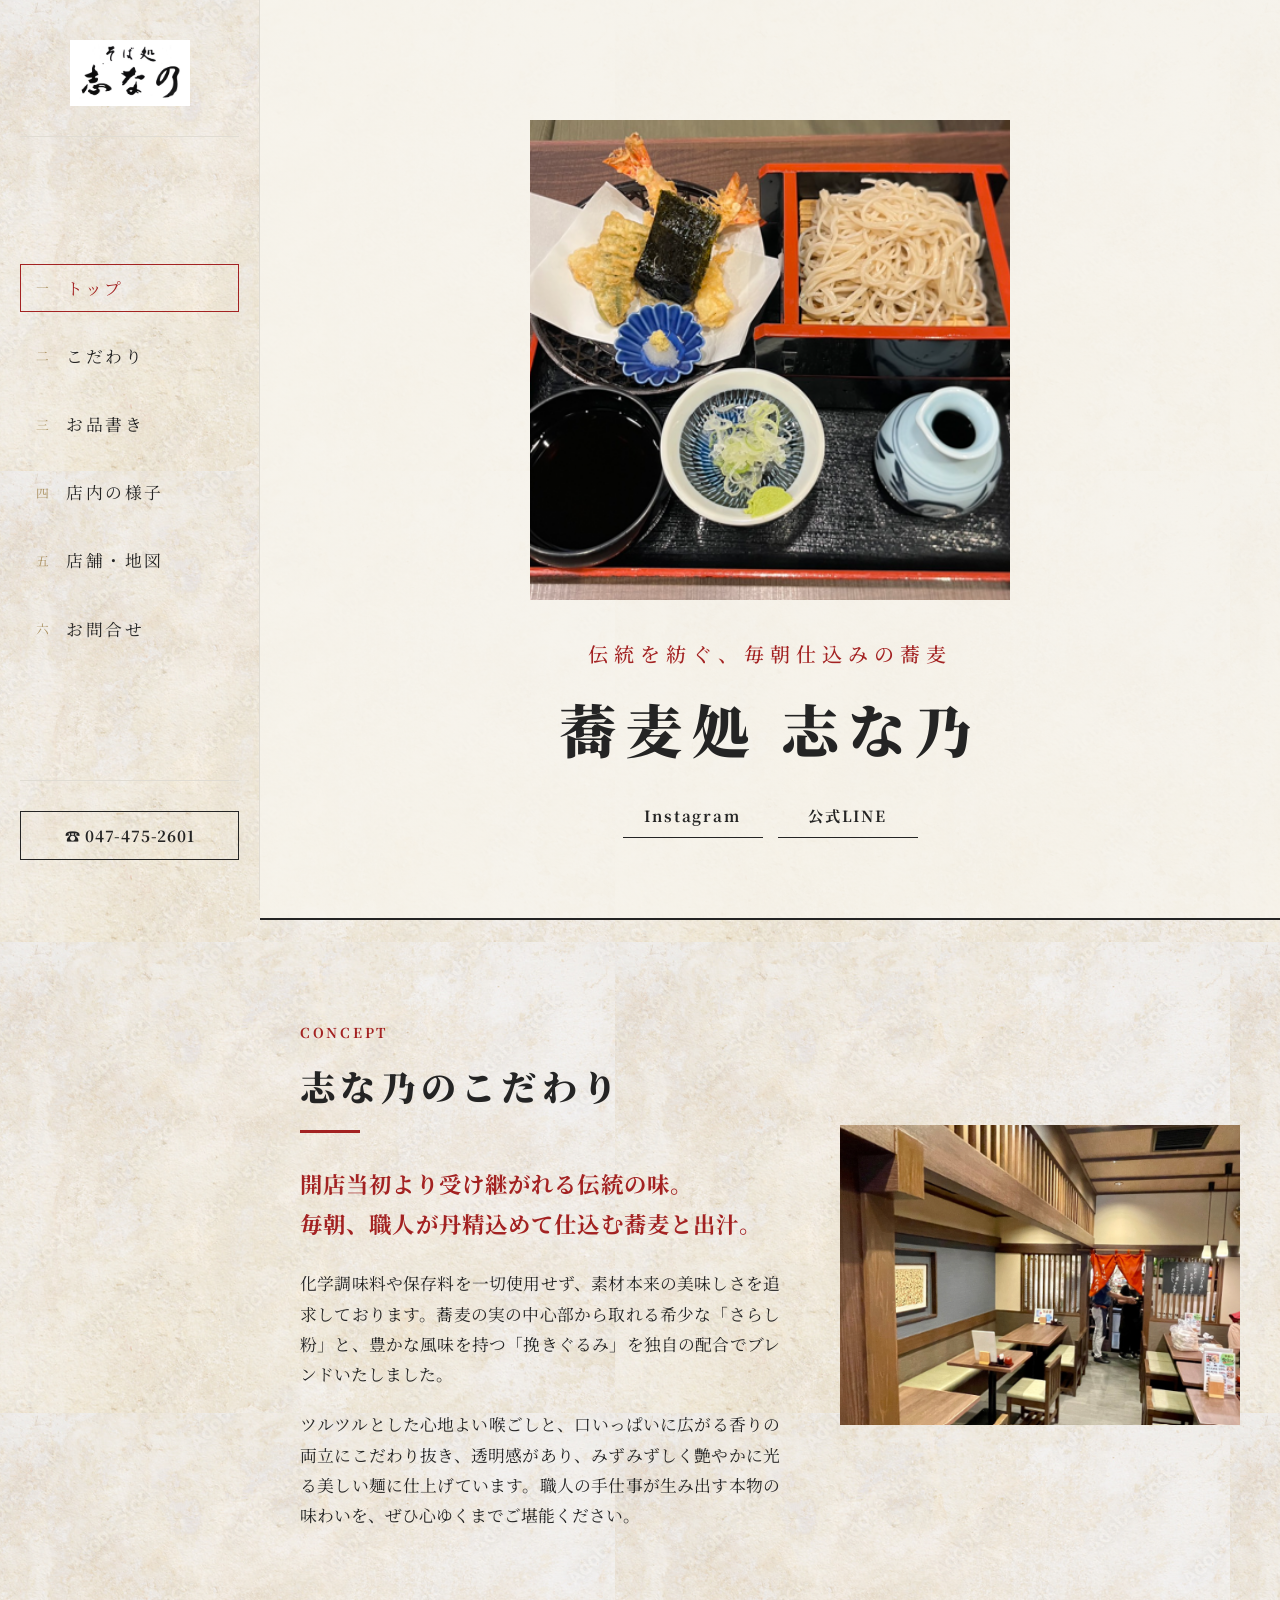
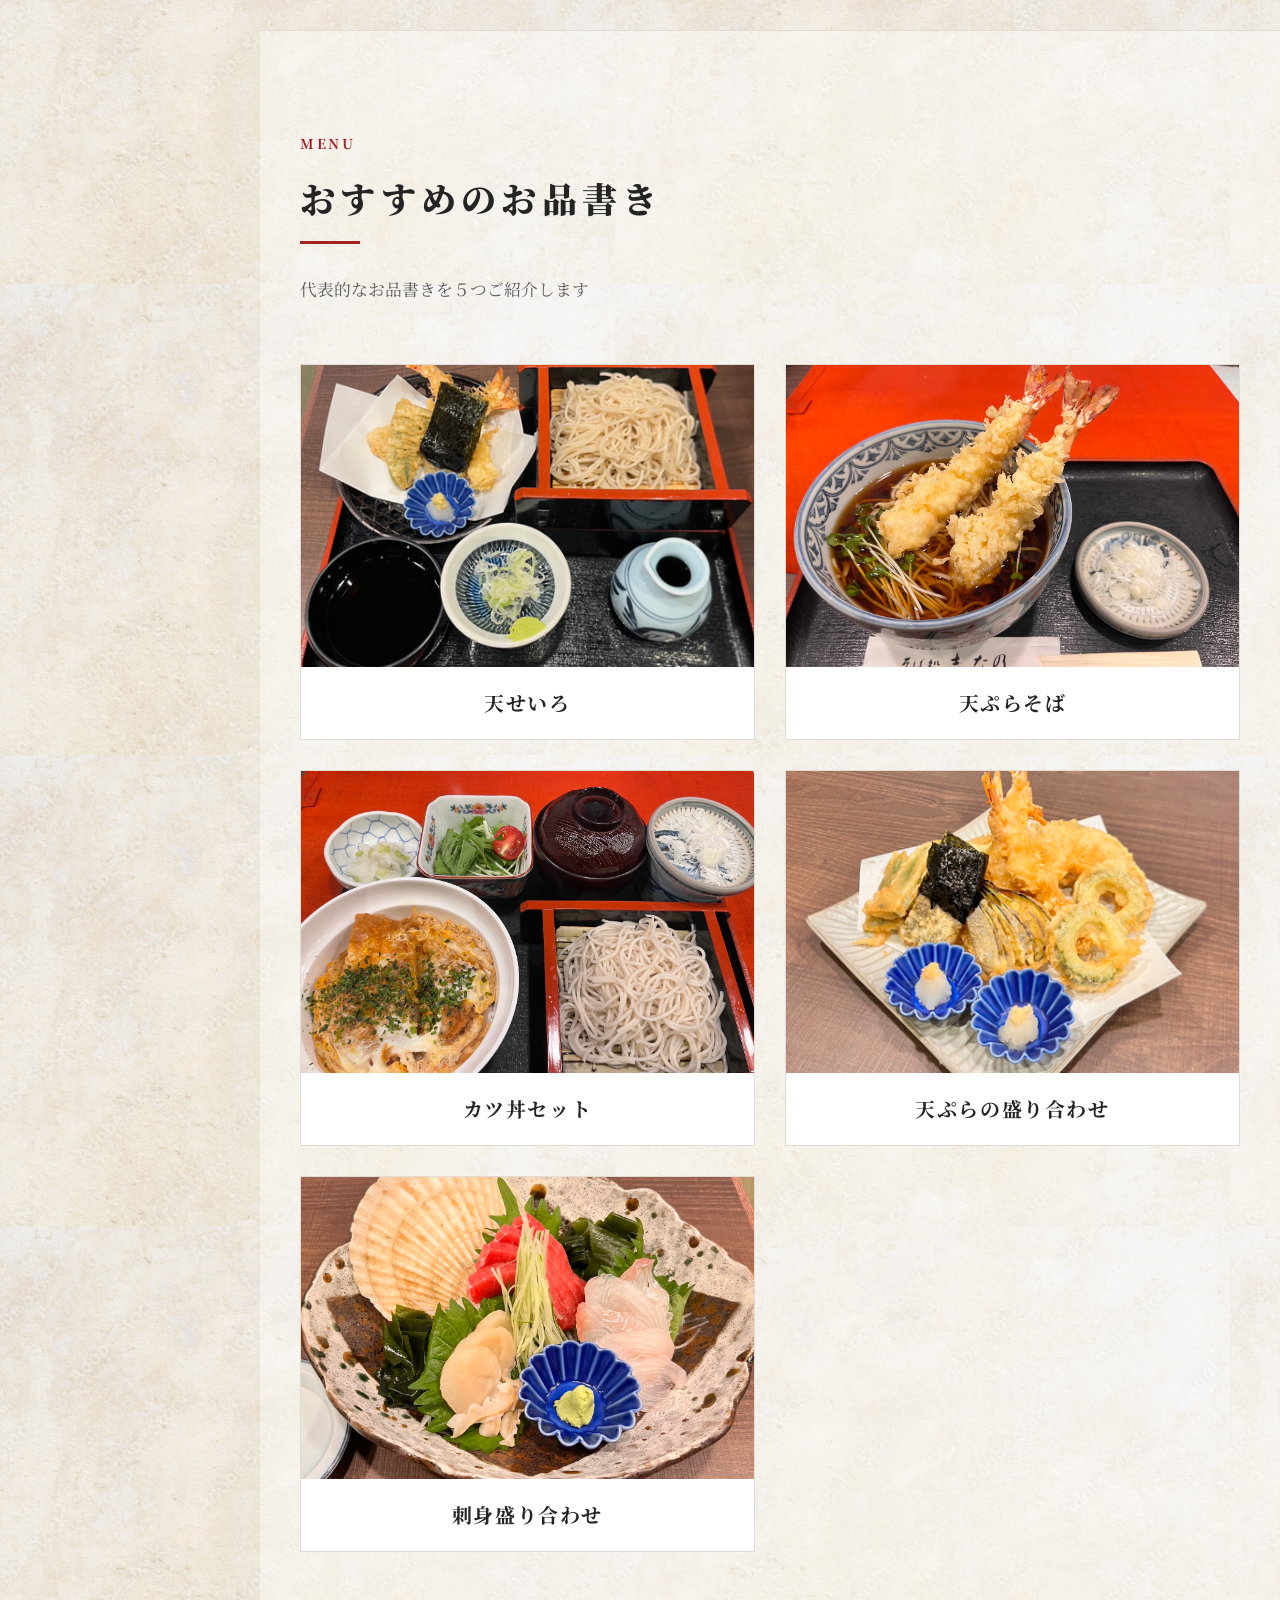
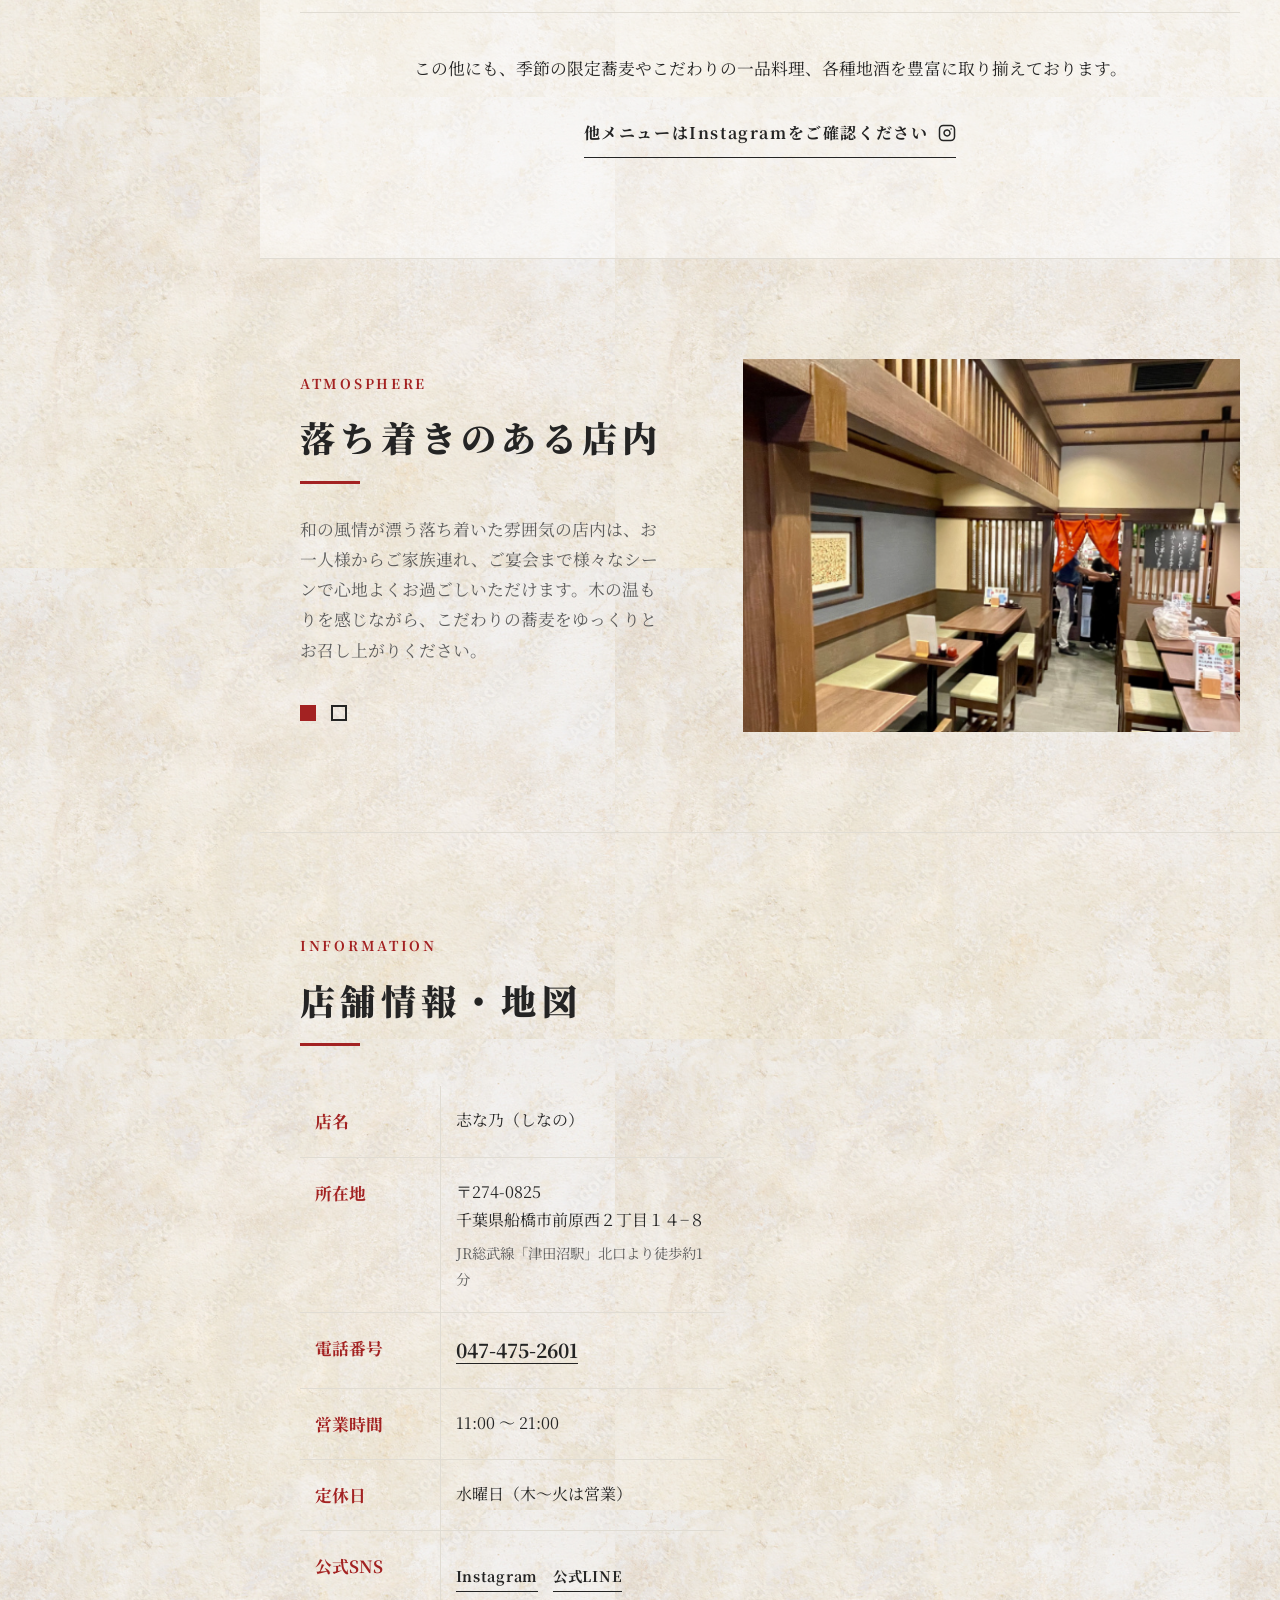
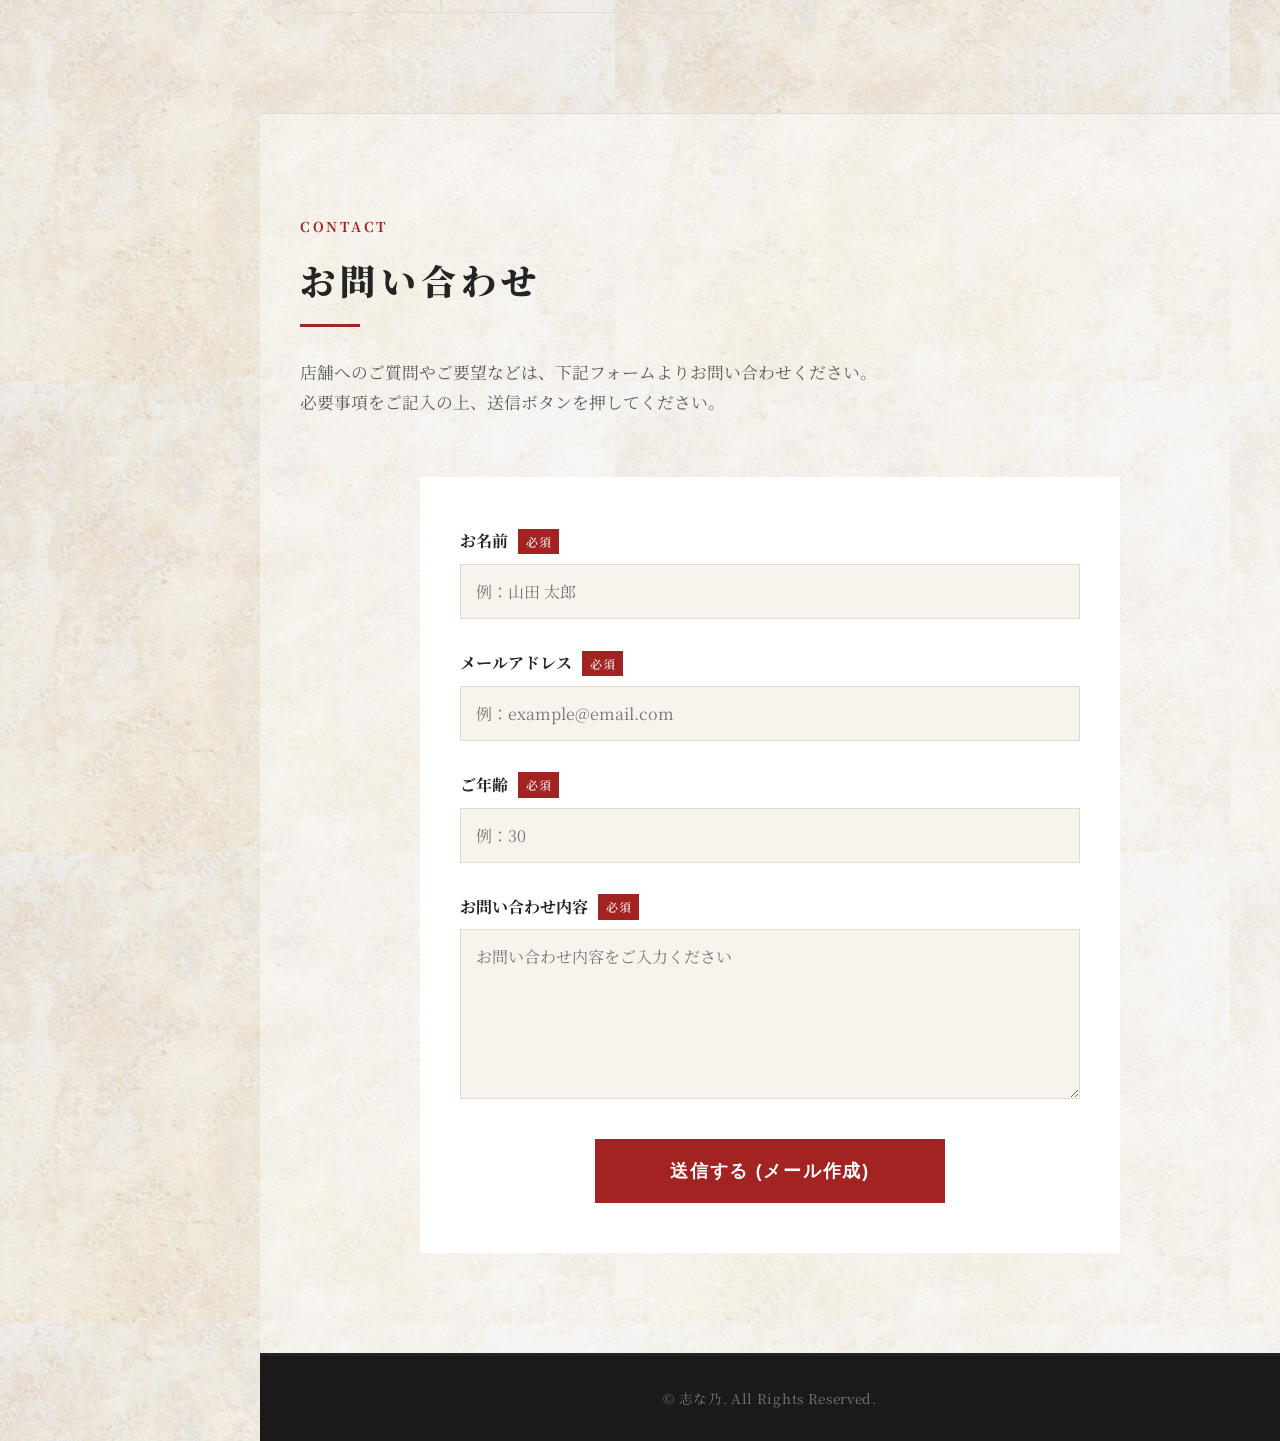
==== index.html @ 8813e45e "Initial commit: 志な乃公式ホームページ完成版" ====
<!DOCTYPE html>
<html lang="ja">
<head>
    <meta charset="UTF-8">
    <meta name="viewport" content="width=device-width, initial-scale=1.0">
    <title>手打ち蕎麦 志な乃（しなの） | 千葉県船橋市・津田沼駅北口徒歩1分</title>
    <meta name="description" content="船橋市・津田沼駅北口すぐの蕎麦処「志な乃（しなの）」。化学調味料や保存料は一切使わず、毎朝店で仕込む伝統の蕎麦と出汁。みずみずしく艶やかで透明感のあるこだわり蕎麦をご堪能ください。">
    
    <!-- OGP Settings -->
    <meta property="og:title" content="手打ち蕎麦 志な乃（しなの） | 津田沼駅北口徒歩1分">
    <meta property="og:description" content="毎朝仕込む伝統の蕎麦と無添加の出汁。みずみずしく艶やかで透明感のあるこだわり蕎麦。">
    <meta property="og:type" content="website">
    <meta property="og:image" content="img/天せいろ.png">
    
    <!-- Google Fonts: Noto Serif JP for traditional Japanese feel -->
    <link rel="preconnect" href="https://fonts.googleapis.com">
    <link rel="preconnect" href="https://fonts.gstatic.com" crossorigin>
    <link href="https://fonts.googleapis.com/css2?family=Noto+Serif+JP:wght@300;400;500;700;900&display=swap" rel="stylesheet">
    
    <link rel="stylesheet" href="style.css">
</head>
<body>

    <!-- Loading Screen -->
    <div id="loading" class="loading-screen">
        <div class="loading-panel panel-left"></div>
        <div class="loading-panel panel-right"></div>
        <div class="loading-content">
            <div class="loading-logo">
                <span class="logo-char char-1">志</span>
                <span class="logo-char char-2">な</span>
                <span class="logo-char char-3">乃</span>
            </div>
            <div class="loading-line"></div>
            <div class="loading-sub">手打ち蕎麦</div>
        </div>
    </div>

    <!-- Mobile Navigation Menu -->
    <div id="mobile-nav-overlay" class="mobile-nav-overlay"></div>
    
    <button id="mobile-nav-toggle" class="mobile-nav-toggle" aria-label="メニュー開閉">
        <span></span>
        <span></span>
        <span></span>
    </button>
    
    <nav id="mobile-nav" class="mobile-nav">
        <div class="mobile-nav-logo">
            <img src="img/しなの　ロゴ.png" alt="志な乃 ロゴ">
        </div>
        <ul>
            <li><a href="#home" class="mobile-nav-link">トップ</a></li>
            <li><a href="#concept" class="mobile-nav-link">こだわり</a></li>
            <li><a href="#menu" class="mobile-nav-link">お品書き</a></li>
            <li><a href="#gallery" class="mobile-nav-link">店内の様子</a></li>
            <li><a href="#info" class="mobile-nav-link">店舗情報・地図</a></li>
            <li><a href="#contact" class="mobile-nav-link">お問い合わせ</a></li>
        </ul>
        <div class="mobile-nav-sns">
            <a href="https://www.instagram.com/soba_shinano/" target="_blank" class="sns-btn insta-btn">Instagram</a>
            <a href="https://lin.ee/VDG7q6C" target="_blank" class="sns-btn line-btn">公式LINE</a>
        </div>
    </nav>

    <!-- Desktop Sidebar Navigation -->
    <header id="desktop-sidebar" class="desktop-sidebar">
        <div class="sidebar-logo-area">
            <a href="#home">
                <img src="img/しなの　ロゴ.png" alt="志な乃 ロゴ" class="sidebar-logo">
            </a>
        </div>
        <nav class="sidebar-nav">
            <ul>
                <li><a href="#home" class="sidebar-link active"><span class="nav-num">一</span><span class="nav-txt">トップ</span></a></li>
                <li><a href="#concept" class="sidebar-link"><span class="nav-num">二</span><span class="nav-txt">こだわり</span></a></li>
                <li><a href="#menu" class="sidebar-link"><span class="nav-num">三</span><span class="nav-txt">お品書き</span></a></li>
                <li><a href="#gallery" class="sidebar-link"><span class="nav-num">四</span><span class="nav-txt">店内の様子</span></a></li>
                <li><a href="#info" class="sidebar-link"><span class="nav-num">五</span><span class="nav-txt">店舗・地図</span></a></li>
                <li><a href="#contact" class="sidebar-link"><span class="nav-num">六</span><span class="nav-txt">お問合せ</span></a></li>
            </ul>
        </nav>
        <div class="sidebar-footer">
            <a href="tel:047-475-2601" class="sidebar-tel">☎ 047-475-2601</a>
        </div>
    </header>

    <!-- Main Wrapper (Shifted on Desktop to make space for sidebar) -->
    <main class="main-content">

        <!-- Hero / First View -->
        <section id="home" class="hero-section">
            <div class="hero-bg-overlay"></div>
            <div class="hero-inner">
                <div class="hero-text-area">
                    <div class="hero-content-wrap">
                        <h1 class="hero-title">
                            <span class="sub-title">伝統を紡ぐ、毎朝仕込みの蕎麦</span>
                            <span class="main-title">蕎麦処 志な乃</span>
                        </h1>
                        <div class="hero-sns-links">
                            <a href="https://www.instagram.com/soba_shinano/" target="_blank" class="hero-sns-btn insta">Instagram</a>
                            <a href="https://lin.ee/VDG7q6C" target="_blank" class="hero-sns-btn line">公式LINE</a>
                        </div>
                    </div>
                </div>
                <div class="hero-image-area">
                    <div class="hero-image-border">
                        <img src="img/天せいろ.png" alt="志な乃名物 天せいろ" class="hero-main-img">
                    </div>
                </div>
            </div>
        </section>

        <!-- Concept Section -->
        <section id="concept" class="concept-section section-padding">
            <div class="section-container">
                <div class="concept-grid">
                    <div class="concept-text-wrap fade-in">
                        <span class="section-subtitle">CONCEPT</span>
                        <h2 class="section-title">志な乃のこだわり</h2>
                        
                        <div class="concept-body-text">
                            <p class="lead-text">開店当初より受け継がれる伝統の味。<br>毎朝、職人が丹精込めて仕込む蕎麦と出汁。</p>
                            <p>化学調味料や保存料を一切使用せず、素材本来の美味しさを追求しております。蕎麦の実の中心部から取れる希少な「さらし粉」と、豊かな風味を持つ「挽きぐるみ」を独自の配合でブレンドいたしました。</p>
                            <p>ツルツルとした心地よい喉ごしと、口いっぱいに広がる香りの両立にこだわり抜き、透明感があり、みずみずしく艶やかに光る美しい麺に仕上げています。職人の手仕事が生み出す本物の味わいを、ぜひ心ゆくまでご堪能ください。</p>
                        </div>
                    </div>
                    <div class="concept-visual fade-in">
                        <div class="concept-img-frame">
                            <img src="img/店内1.png" alt="志な乃の蕎麦" class="concept-img">
                        </div>
                    </div>
                </div>
            </div>
        </section>

        <!-- Menu Section -->
        <section id="menu" class="menu-section section-padding">
            <div class="section-container">
                <div class="section-header">
                    <span class="section-subtitle">MENU</span>
                    <h2 class="section-title">おすすめのお品書き</h2>
                    <p class="section-intro">代表的なお品書きを５つご紹介します</p>
                </div>

                <div class="menu-grid">
                    <!-- Item 1: 天せいろ (PNG) -->
                    <div class="menu-card fade-in">
                        <div class="menu-card-img-wrap">
                            <img src="img/天せいろ.png" alt="天せいろ">
                        </div>
                        <div class="menu-card-info">
                            <h3 class="menu-card-name">天せいろ</h3>
                        </div>
                    </div>

                    <!-- Item 2: 天ぷらそば (JPG) -->
                    <div class="menu-card fade-in">
                        <div class="menu-card-img-wrap">
                            <img src="img/天ぷらそば.jpg" alt="天ぷらそば">
                        </div>
                        <div class="menu-card-info">
                            <h3 class="menu-card-name">天ぷらそば</h3>
                        </div>
                    </div>

                    <!-- Item 3: カツ丼セット (JPG) -->
                    <div class="menu-card fade-in">
                        <div class="menu-card-img-wrap">
                            <img src="img/かつ丼セット.jpg" alt="カツ丼セット">
                        </div>
                        <div class="menu-card-info">
                            <h3 class="menu-card-name">カツ丼セット</h3>
                        </div>
                    </div>

                    <!-- Item 4: 天ぷらの盛り合わせ (PNG) -->
                    <div class="menu-card fade-in">
                        <div class="menu-card-img-wrap">
                            <img src="img/天ぷらの盛り合わせ.png" alt="天ぷらの盛り合わせ">
                        </div>
                        <div class="menu-card-info">
                            <h3 class="menu-card-name">天ぷらの盛り合わせ</h3>
                        </div>
                    </div>

                    <!-- Item 5: 刺身盛り合わせ (JPG) -->
                    <div class="menu-card fade-in">
                        <div class="menu-card-img-wrap">
                            <img src="img/刺身三点盛り.jpg" alt="刺身盛り合わせ">
                        </div>
                        <div class="menu-card-info">
                            <h3 class="menu-card-name">刺身盛り合わせ</h3>
                        </div>
                    </div>
                </div>

                <!-- Call to Action for Instagram -->
                <div class="menu-more-area fade-in">
                    <p class="menu-more-text">この他にも、季節の限定蕎麦やこだわりの一品料理、各種地酒を豊富に取り揃えております。</p>
                    <a href="https://www.instagram.com/soba_shinano/" target="_blank" class="instagram-link-btn" id="btn-menu-instagram">
                        <span>他メニューはInstagramをご確認ください</span>
                        <svg xmlns="http://www.w3.org/2000/svg" width="18" height="18" viewBox="0 0 24 24" fill="none" stroke="currentColor" stroke-width="2" stroke-linecap="round" stroke-linejoin="round"><rect x="2" y="2" width="20" height="20" rx="5" ry="5"></rect><path d="M16 11.37A4 4 0 1 1 12.63 8 4 4 0 0 1 16 11.37z"></path><line x1="17.5" y1="6.5" x2="17.51" y2="6.5"></line></svg>
                    </a>
                </div>
            </div>
        </section>

        <!-- Interior Gallery Section with 4-Second Slideshow -->
        <section id="gallery" class="gallery-section section-padding">
            <div class="section-container">
                <div class="gallery-inner">
                    <div class="gallery-info fade-in">
                        <span class="section-subtitle">ATMOSPHERE</span>
                        <h2 class="section-title">落ち着きのある店内</h2>
                        <p class="gallery-desc">和の風情が漂う落ち着いた雰囲気の店内は、お一人様からご家族連れ、ご宴会まで様々なシーンで心地よくお過ごしいただけます。木の温もりを感じながら、こだわりの蕎麦をゆっくりとお召し上がりください。</p>
                        
                        <div class="gallery-indicators">
                            <button class="indicator active" data-slide="0" aria-label="スライド 1"></button>
                            <button class="indicator" data-slide="1" aria-label="スライド 2"></button>
                        </div>
                    </div>

                    <div class="gallery-slider-wrap fade-in">
                        <div id="slideshow" class="slideshow">
                            <div class="slide active" id="slide-1">
                                <img src="img/店内1.png" alt="志な乃の店内風景 1">
                            </div>
                            <div class="slide" id="slide-2">
                                <img src="img/店内2.png" alt="志な乃の店内風景 2">
                            </div>
                        </div>
                    </div>
                </div>
            </div>
        </section>

        <!-- Shop Information and Google Maps Section -->
        <section id="info" class="info-section section-padding">
            <div class="section-container">
                <span class="section-subtitle">INFORMATION</span>
                <h2 class="section-title">店舗情報・地図</h2>

                <div class="info-grid">
                    <div class="info-table-wrap fade-in">
                        <table class="info-table">
                            <tbody>
                                <tr>
                                    <th>店名</th>
                                    <td>志な乃（しなの）</td>
                                </tr>
                                <tr>
                                    <th>所在地</th>
                                    <td>
                                        〒274-0825<br>
                                        千葉県船橋市前原西<br class="mobile-br">２丁目１４−８<br>
                                        <span class="info-note">JR総武線「津田沼駅」北口より<br class="mobile-br">徒歩約1分</span>
                                    </td>
                                </tr>
                                <tr>
                                    <th>電話番号</th>
                                    <td><a href="tel:047-475-2601" class="tel-link">047-475-2601</a></td>
                                </tr>
                                <tr>
                                    <th>営業時間</th>
                                    <td>11:00 ～ 21:00</td>
                                </tr>
                                <tr>
                                    <th>定休日</th>
                                    <td>水曜日（木～火は営業）</td>
                                </tr>
                                <tr>
                                    <th>公式SNS</th>
                                    <td>
                                        <div class="info-sns-links">
                                            <a href="https://www.instagram.com/soba_shinano/" target="_blank" class="info-sns-link insta" id="info-link-insta">Instagram</a>
                                            <a href="https://lin.ee/VDG7q6C" target="_blank" class="info-sns-link line" id="info-link-line">公式LINE</a>
                                        </div>
                                    </td>
                                </tr>
                            </tbody>
                        </table>
                    </div>

                    <div class="info-map-wrap fade-in">
                        <div class="map-iframe-container">
                            <!-- Embedded map querying address query with standard hyphen for pin and address search compatibility -->
                            <iframe 
                                src="https://maps.google.com/maps?q=35.691914,140.020605(%E3%80%92274-0825%20%E5%8D%83%E8%91%89%E7%9C%8C%E8%88%B9%E6%A5%B8%E5%B8%82%E5%89%8D%E5%8E%9F%E8%A5%BF%EF%BC%92%E4%B8%85%E7%9B%AE%EF%BC%91%EF%BC%94%E2%88%92%EF%BC%98)&amp;z=17&amp;output=embed" 
                                width="100%" 
                                height="100%" 
                                style="border:0;" 
                                allowfullscreen="" 
                                loading="lazy" 
                                referrerpolicy="no-referrer-when-downgrade"
                                title="志な乃の地図">
                            </iframe>
                        </div>
                    </div>
                </div>
            </div>
        </section>

        <!-- Contact Form Section -->
        <section id="contact" class="contact-section section-padding">
            <div class="section-container">
                <div class="section-header">
                    <span class="section-subtitle">CONTACT</span>
                    <h2 class="section-title">お問い合わせ</h2>
                    <p class="section-intro">店舗へのご質問やご要望などは、下記フォームよりお問い合わせください。<br>必要事項をご記入の上、送信ボタンを押してください。</p>
                </div>

                <div class="contact-form-wrap fade-in">
                    <form id="contact-form" class="contact-form">
                        <div class="form-group">
                            <label for="form-name" class="form-label">お名前 <span class="label-required">必須</span></label>
                            <input type="text" id="form-name" name="name" class="form-input" placeholder="例：山田 太郎" required>
                        </div>

                        <div class="form-group">
                            <label for="form-email" class="form-label">メールアドレス <span class="label-required">必須</span></label>
                            <input type="email" id="form-email" name="email" class="form-input" placeholder="例：example@email.com" required>
                        </div>

                        <div class="form-group">
                            <label for="form-age" class="form-label">ご年齢 <span class="label-required">必須</span></label>
                            <input type="number" id="form-age" name="age" class="form-input" min="0" max="120" placeholder="例：30" required>
                        </div>

                        <div class="form-group">
                            <label for="form-message" class="form-label">お問い合わせ内容 <span class="label-required">必須</span></label>
                            <textarea id="form-message" name="message" class="form-textarea" placeholder="お問い合わせ内容をご入力ください" rows="6" required></textarea>
                        </div>

                        <div class="form-submit-wrap">
                            <button type="submit" id="form-submit" class="form-submit-btn">
                                <span>送信する (メール作成)</span>
                            </button>
                        </div>
                    </form>
                </div>
            </div>
        </section>

        <!-- Footer -->
        <footer class="footer">
            <div class="footer-container">
                <div class="footer-bottom">
                    <p class="copyright">&copy; 志な乃. All Rights Reserved.</p>
                </div>
            </div>
        </footer>

    </main>

    <script src="script.js"></script>
</body>
</html>
---- style.css ----
/* ==========================================================================
   志な乃 (しなの) - スタイルシート
   和風モダン・直線ベース・レスポンシブデザイン
   ========================================================================== */

/* --------------------------------------------------------------------------
   1. 変数と基本設定
   -------------------------------------------------------------------------- */
:root {
    --color-bg-base: #f7f4ec;         /* 背景色（和紙・ベージュ） */
    --color-bg-card: #ffffff;         /* カード・入力欄背景 */
    --color-text-main: #242424;       /* 墨色（メイン文字） */
    --color-text-sub: #5c5c5c;        /* 灰色（サブ文字） */
    --color-accent-red: #a32222;      /* 朱赤・朱漆（アクセント） */
    --color-accent-gold: #ab9263;     /* 金茶（サブアクセント） */
    --color-border: #242424;          /* 境界線（黒） */
    --color-border-light: #e0dcd3;    /* 境界線（薄いベージュ） */
    --sidebar-width: 260px;           /* デスクトップサイドバーの幅 */
    --font-jp: 'Noto Serif JP', -apple-system, BlinkMacSystemFont, "Helvetica Neue", "Segoe UI", Hiragino Kaku Gothic ProN, "ヒラギノ角ゴ ProN W3", Arial, sans-serif;
}

/* リセット */
*, *::before, *::after {
    box-sizing: border-box;
    margin: 0;
    padding: 0;
    border-radius: 0 !important; /* 全ての要素で丸みを完全排除 (直線デザイン) */
}

html {
    scroll-behavior: smooth;
    font-size: 16px;
}

body {
    font-family: var(--font-jp);
    background-color: var(--color-bg-base);
    background-image: url('img/背景.png'); /* 和紙風の背景画像を適用 */
    background-repeat: repeat;
    color: var(--color-text-main);
    line-height: 1.8;
    overflow-x: hidden;
}

a {
    color: inherit;
    text-decoration: none;
    transition: all 0.3s ease;
}

img {
    max-width: 100%;
    height: auto;
    display: block;
}

/* 共通コンテナ */
.section-container {
    max-width: 1100px;
    margin: 0 auto;
    padding: 0 40px;
}

.section-padding {
    padding: 100px 0;
}

/* 縦書きテキスト設定 */
.vertical-text {
    writing-mode: vertical-rl;
    text-orientation: mixed;
}

/* 共通タイトル */
.section-subtitle {
    display: block;
    font-size: 0.85rem;
    font-weight: 700;
    letter-spacing: 0.2em;
    color: var(--color-accent-red);
    margin-bottom: 10px;
    text-transform: uppercase;
}

.section-title {
    font-size: 2.2rem;
    font-weight: 900;
    letter-spacing: 0.15em;
    margin-bottom: 30px;
    position: relative;
    padding-bottom: 15px;
}

.section-title::after {
    content: '';
    position: absolute;
    bottom: 0;
    left: 0;
    width: 60px;
    height: 3px;
    background-color: var(--color-accent-red);
}

.section-header {
    margin-bottom: 60px;
}

.section-intro {
    font-size: 1.05rem;
    color: var(--color-text-sub);
    margin-top: 15px;
}

.text-center {
    text-align: center;
}

/* スクロール時のフェードイン用クラス */
.fade-in {
    opacity: 0;
    transform: translateY(30px);
    transition: opacity 0.8s ease, transform 0.8s ease;
}

.fade-in.visible {
    opacity: 1;
    transform: translateY(0);
}

/* モバイル用改行クラス */
.mobile-br {
    display: none;
}

/* --------------------------------------------------------------------------
   2. ローディング画面
   -------------------------------------------------------------------------- */
.loading-screen {
    position: fixed;
    top: 0;
    left: 0;
    width: 100%;
    height: 100%;
    z-index: 9999;
    display: flex;
    justify-content: center;
    align-items: center;
    overflow: hidden;
    pointer-events: none;
}

.loading-panel {
    position: absolute;
    top: 0;
    width: 50%;
    height: 100%;
    background-color: var(--color-bg-base);
    background-image: url('img/背景.png');
    background-repeat: repeat;
    z-index: 1;
    transition: transform 1.2s cubic-bezier(0.85, 0, 0.15, 1);
    pointer-events: auto;
}

.panel-left {
    left: 0;
    border-right: 1px solid var(--color-border-light);
}

.panel-right {
    right: 0;
    border-left: 1px solid var(--color-border-light);
}

.loading-content {
    position: relative;
    z-index: 2;
    text-align: center;
    display: flex;
    flex-direction: column;
    align-items: center;
    transition: opacity 0.6s ease, transform 0.6s ease;
}

.loading-logo {
    display: flex;
    justify-content: center;
    align-items: center;
    gap: 15px;
    font-size: 3.5rem;
    font-weight: 900;
    line-height: 1;
    color: var(--color-text-main);
    margin-bottom: 20px;
}

.logo-char {
    display: inline-block;
    opacity: 0;
    transform: translateY(30px) scale(0.9);
}

.char-1 { animation: fadeInChar 0.8s cubic-bezier(0.25, 1, 0.5, 1) 0.3s forwards; }
.char-2 { animation: fadeInChar 0.8s cubic-bezier(0.25, 1, 0.5, 1) 0.6s forwards; }
.char-3 { animation: fadeInChar 0.8s cubic-bezier(0.25, 1, 0.5, 1) 0.9s forwards; }

.loading-line {
    width: 1px;
    height: 0;
    background-color: var(--color-accent-gold);
    margin: 20px 0;
    opacity: 0.7;
    animation: drawLine 0.8s cubic-bezier(0.25, 1, 0.5, 1) 1.3s forwards;
}

.loading-sub {
    font-size: 0.95rem;
    letter-spacing: 0.4em;
    color: var(--color-accent-red);
    font-weight: 500;
    opacity: 0;
    padding-left: 0.4em;
    animation: fadeInSub 0.8s ease 1.8s forwards;
}

@keyframes fadeInChar {
    to {
        opacity: 1;
        transform: translateY(0) scale(1);
    }
}

@keyframes drawLine {
    to {
        height: 60px;
    }
}

@keyframes fadeInSub {
    to {
        opacity: 1;
        transform: translateY(0);
    }
}

/* 読込完了時のアニメーション */
.loading-screen.loaded .panel-left {
    transform: translateX(-100%);
}

.loading-screen.loaded .panel-right {
    transform: translateX(100%);
}

.loading-screen.loaded .loading-content {
    opacity: 0;
    transform: translateY(-20px);
}

.loading-screen.loaded-done {
    display: none;
}


/* --------------------------------------------------------------------------
   3. デスクトップサイドバー (Header)
   -------------------------------------------------------------------------- */
.desktop-sidebar {
    position: fixed;
    top: 0;
    left: 0;
    width: var(--sidebar-width);
    height: 100vh;
    background-color: var(--color-bg-base);
    background-image: url('img/背景.png');
    background-repeat: repeat;
    color: var(--color-text-main);
    border-right: 1px solid var(--color-border-light);
    display: flex;
    flex-direction: column;
    justify-content: space-between;
    align-items: center;
    padding: 40px 20px;
    z-index: 100;
}

.sidebar-logo-area {
    width: 100%;
    text-align: center;
    padding-bottom: 30px;
    border-bottom: 1px solid var(--color-border-light);
}

.sidebar-logo {
    max-width: 120px;
    margin: 0 auto;
}

.sidebar-nav {
    width: 100%;
}

.sidebar-nav ul {
    list-style: none;
    display: flex;
    flex-direction: column;
    gap: 20px;
}

.sidebar-link {
    display: flex;
    align-items: center;
    font-size: 1.05rem;
    letter-spacing: 0.15em;
    padding: 8px 15px;
    border: 1px solid transparent;
}

.sidebar-link .nav-num {
    font-size: 0.8rem;
    color: var(--color-accent-gold);
    margin-right: 15px;
    width: 15px;
    text-align: center;
}

.sidebar-link:hover,
.sidebar-link.active {
    border: 1px solid var(--color-accent-red);
    color: var(--color-accent-red);
}

.sidebar-footer {
    width: 100%;
    text-align: center;
    border-top: 1px solid var(--color-border-light);
    padding-top: 30px;
}

.sidebar-tel {
    font-size: 0.95rem;
    letter-spacing: 0.05em;
    font-weight: 700;
    color: var(--color-text-main);
    border: 1px solid var(--color-text-main);
    padding: 10px 15px;
    display: block;
}

.sidebar-tel:hover {
    background-color: var(--color-text-main);
    color: var(--color-bg-base);
}

/* メインコンテンツの位置ズレ調整 */
.main-content {
    margin-left: var(--sidebar-width);
    position: relative;
    width: calc(100% - var(--sidebar-width));
}

/* --------------------------------------------------------------------------
   4. モバイル用ナビゲーション (Hamburger)
   -------------------------------------------------------------------------- */
.mobile-nav-toggle {
    display: none;
    position: fixed;
    top: 15px;
    right: 15px;
    width: 40px;
    height: 40px;
    background-color: var(--color-border);
    border: none;
    z-index: 1001;
    cursor: pointer;
    flex-direction: column;
    justify-content: center;
    align-items: center;
    gap: 4px;
}

.mobile-nav-toggle span {
    display: block;
    width: 16px;
    height: 1.5px;
    background-color: #ffffff;
    transition: all 0.3s ease;
}

/* モバイルメニュー開いた時のトグルアイコンアニメーション */
.mobile-nav-toggle.open span:nth-child(1) {
    transform: translateY(5.5px) rotate(45deg);
}

.mobile-nav-toggle.open span:nth-child(2) {
    opacity: 0;
}

.mobile-nav-toggle.open span:nth-child(3) {
    transform: translateY(-5.5px) rotate(-45deg);
}

/* モバイルメニューの背景オーバーレイ */
.mobile-nav-overlay {
    position: fixed;
    top: 0;
    left: 0;
    width: 100%;
    height: 100vh;
    background-color: rgba(0, 0, 0, 0.4);
    z-index: 999;
    opacity: 0;
    pointer-events: none;
    transition: opacity 0.4s ease;
}

.mobile-nav-overlay.open {
    opacity: 1;
    pointer-events: auto;
}

.mobile-nav {
    display: none;
    position: fixed;
    top: 0;
    right: 0;
    width: 280px;
    height: 100vh;
    background-color: var(--color-bg-base);
    background-image: url('img/背景.png');
    background-repeat: repeat;
    z-index: 1000;
    padding: 60px 20px;
    color: var(--color-text-main);
    flex-direction: column;
    justify-content: flex-start;
    align-items: center;
    transform: translateX(100%);
    transition: transform 0.4s cubic-bezier(0.16, 1, 0.3, 1);
    border-left: 1px solid var(--color-border-light);
    overflow-y: auto;
}

.mobile-nav.open {
    transform: translateX(0);
}

.mobile-nav-logo {
    max-width: 100px;
    margin-bottom: 30px;
}

.mobile-nav ul {
    list-style: none;
    text-align: center;
    margin-bottom: 30px;
}

.mobile-nav ul li {
    margin-bottom: 20px;
}

.mobile-nav-link {
    font-size: 1.2rem;
    letter-spacing: 0.2em;
    font-weight: 700;
    padding: 5px 20px;
    display: inline-block;
}

.mobile-nav-link:hover {
    color: var(--color-accent-red);
}

.mobile-nav-sns {
    display: flex;
    gap: 15px;
    width: 100%;
    max-width: 240px;
    justify-content: center;
}

.mobile-nav-sns .sns-btn {
    flex: 1;
    text-align: center;
    padding: 6px 0;
    font-size: 0.95rem;
    font-weight: 700;
    border: none;
    border-bottom: 1px solid var(--color-text-main);
    color: var(--color-text-main);
    background-color: transparent;
    letter-spacing: 0.1em;
}

.mobile-nav-sns .insta-btn:hover {
    color: #e4405f;
    border-bottom-color: #e4405f;
}

.mobile-nav-sns .line-btn:hover {
    color: #06c755;
    border-bottom-color: #06c755;
}

/* --------------------------------------------------------------------------
   5. ヒーローセクション (ファーストビュー)
   -------------------------------------------------------------------------- */
.hero-section {
    height: auto;
    min-height: auto;
    position: relative;
    display: flex;
    align-items: center;
    justify-content: center;
    overflow: hidden;
    padding: 120px 40px 80px;
    border-bottom: 2px solid var(--color-border);
}

.hero-bg-overlay {
    position: absolute;
    top: 0;
    left: 0;
    width: 100%;
    height: 100%;
    background: linear-gradient(135deg, rgba(247, 244, 236, 0.9) 0%, rgba(247, 244, 236, 0.75) 100%);
    z-index: 1;
}

.hero-inner {
    position: relative;
    z-index: 2;
    width: 100%;
    max-width: 800px;
    display: flex;
    flex-direction: column-reverse;
    align-items: center;
    gap: 40px;
    height: auto;
}

.hero-text-area {
    display: flex;
    justify-content: center;
    align-items: center;
    height: auto;
    width: 100%;
    opacity: 0;
    transform: translateY(20px);
    transition: transform 1.5s cubic-bezier(0.16, 1, 0.3, 1), opacity 1.5s ease;
}

.hero-title {
    font-family: var(--font-jp);
    color: var(--color-text-main);
    display: flex;
    flex-direction: column;
    align-items: center;
    writing-mode: horizontal-tb;
    text-align: center;
    line-height: 1.4;
}

.hero-title .main-title {
    font-size: 3.6rem;
    font-weight: 900;
    letter-spacing: 0.15em;
    color: var(--color-text-main);
}

.hero-title .sub-title {
    font-size: 1.25rem;
    font-weight: 500;
    letter-spacing: 0.3em;
    color: var(--color-accent-red);
    margin-left: 0;
    margin-bottom: 20px;
    padding-top: 0;
    writing-mode: horizontal-tb;
}

.hero-content-wrap {
    display: flex;
    flex-direction: column;
    align-items: center;
    gap: 25px;
    width: 100%;
}

.hero-sns-links {
    display: flex;
    gap: 15px;
    justify-content: center;
    width: 100%;
    z-index: 10;
}

.hero-sns-btn {
    display: inline-block;
    padding: 8px 15px;
    font-size: 0.95rem;
    font-weight: 700;
    letter-spacing: 0.12em;
    border: none;
    border-bottom: 1px solid var(--color-text-main);
    background-color: transparent;
    color: var(--color-text-main);
    transition: all 0.3s ease;
    text-align: center;
    min-width: 140px;
}

.hero-sns-btn:hover {
    color: var(--color-accent-red);
    border-bottom-color: var(--color-accent-red);
    transform: translateY(-2px);
}

.hero-image-area {
    width: 100%;
    max-width: 480px;
    height: auto;
    aspect-ratio: 1 / 1;
    display: flex;
    justify-content: center;
    align-items: center;
}

.hero-image-border {
    width: 100%;
    height: 100%;
    display: flex;
    align-items: center;
    justify-content: center;
}

.hero-main-img {
    width: 100%;
    height: 100%;
    object-fit: cover;
    object-position: center;
    opacity: 0;
    transform: scale(1.08);
    transition: transform 2.0s cubic-bezier(0.16, 1, 0.3, 1), opacity 1.5s ease;
}

/* 読込完了後に適用されるヒーロー演出 */
.hero-section.hero-animate .hero-main-img {
    opacity: 1;
    transform: scale(1);
}

.hero-section.hero-animate .hero-text-area {
    opacity: 1;
    transform: translateY(0);
}

/* スクロールダウン指示 */
.scroll-down {
    display: none;
}

/* --------------------------------------------------------------------------
   6. こだわりセクション (Concept)
   -------------------------------------------------------------------------- */
.concept-section {
    border-bottom: 1px solid var(--color-border-light);
}

.concept-grid {
    display: grid;
    grid-template-columns: 1.2fr 1fr;
    gap: 60px;
    align-items: center;
}

.concept-body-text {
    font-size: 1.05rem;
    color: var(--color-text-main);
    text-align: justify;
}

.concept-body-text .lead-text {
    font-size: 1.4rem;
    font-weight: 700;
    line-height: 1.8;
    color: var(--color-accent-red);
    margin-bottom: 25px;
    letter-spacing: 0.05em;
}

.concept-body-text p {
    margin-bottom: 20px;
}

.concept-body-text p:last-child {
    margin-bottom: 0;
}

.concept-visual {
    width: 100%;
}

.concept-img-frame {
    width: 100%;
}

.concept-img {
    width: 100%;
    aspect-ratio: 4 / 3;
    object-fit: cover;
}

/* --------------------------------------------------------------------------
   7. おすすめお品書きセクション (Menu)
   -------------------------------------------------------------------------- */
.menu-section {
    background-color: rgba(255, 255, 255, 0.4);
    border-bottom: 1px solid var(--color-border-light);
}

.menu-grid {
    display: grid;
    grid-template-columns: repeat(auto-fit, minmax(300px, 1fr));
    gap: 30px;
    margin-bottom: 60px;
}

.menu-card {
    background-color: var(--color-bg-card);
    border: 1px solid var(--color-border-light);
    display: flex;
    flex-direction: column;
    height: 100%;
    transition: transform 0.3s ease;
}

.menu-card:hover {
    transform: translateY(-5px);
}

.menu-card-img-wrap {
    width: 100%;
    aspect-ratio: 3 / 2;
    overflow: hidden;
    background-color: #f0f0f0;
}

.menu-card-img-wrap img {
    width: 100%;
    height: 100%;
    object-fit: cover;
    transition: transform 0.5s ease;
}

.menu-card:hover .menu-card-img-wrap img {
    transform: scale(1.05);
}

.menu-card-info {
    padding: 18px 15px;
    display: flex;
    justify-content: center;
    align-items: center;
    background-color: var(--color-bg-card);
}

.menu-card-name {
    font-size: 1.25rem;
    font-weight: 700;
    letter-spacing: 0.08em;
    text-align: center;
    width: 100%;
}

/* Instagramボタン誘導 */
.menu-more-area {
    text-align: center;
    border-top: 1px solid var(--color-border-light);
    padding-top: 40px;
    margin-top: 40px;
}

.menu-more-text {
    font-size: 1.05rem;
    margin-bottom: 25px;
}

.instagram-link-btn {
    display: inline-flex;
    align-items: center;
    justify-content: center;
    gap: 10px;
    background-color: transparent;
    color: var(--color-text-main);
    font-size: 1rem;
    font-weight: 700;
    padding: 10px 0;
    border: none;
    border-bottom: 1px solid var(--color-text-main);
    letter-spacing: 0.1em;
}

.instagram-link-btn:hover {
    color: var(--color-accent-red);
    border-bottom-color: var(--color-accent-red);
}

.instagram-link-btn svg {
    transition: transform 0.3s ease;
}

.instagram-link-btn:hover svg {
    transform: scale(1.2);
}

/* --------------------------------------------------------------------------
   8. 店内ギャラリーセクション (Gallery & Slideshow)
   -------------------------------------------------------------------------- */
.gallery-section {
    border-bottom: 1px solid var(--color-border-light);
}

.gallery-inner {
    display: grid;
    grid-template-columns: 1fr 1.3fr;
    gap: 60px;
    align-items: center;
}

.gallery-info {
    padding-right: 20px;
}

.gallery-desc {
    font-size: 1.05rem;
    color: var(--color-text-sub);
    margin-bottom: 40px;
}

/* インジケーター（直線・正方形） */
.gallery-indicators {
    display: flex;
    gap: 15px;
}

.indicator {
    width: 16px;
    height: 16px;
    background-color: transparent;
    border: 2px solid var(--color-border);
    cursor: pointer;
    transition: all 0.3s ease;
}

.indicator.active {
    background-color: var(--color-accent-red);
    border-color: var(--color-accent-red);
}

/* スライダー */
.gallery-slider-wrap {
    width: 100%;
}

.slideshow {
    position: relative;
    width: 100%;
    aspect-ratio: 4 / 3;
    overflow: hidden;
}

.slide {
    position: absolute;
    top: 0;
    left: 0;
    width: 100%;
    height: 100%;
    opacity: 0;
    z-index: 1;
    transition: opacity 1.2s ease-in-out;
}

.slide.active {
    opacity: 1;
    z-index: 2;
}

.slide img {
    width: 100%;
    height: 100%;
    object-fit: cover;
}

/* --------------------------------------------------------------------------
   9. 店舗情報・地図セクション (Info & Map)
   -------------------------------------------------------------------------- */
.info-section {
    border-bottom: 1px solid var(--color-border-light);
}

.info-grid {
    display: grid;
    grid-template-columns: 1fr 1.1fr;
    gap: 50px;
    margin-top: 40px;
}

.info-table-wrap {
    width: 100%;
}

.info-table {
    width: 100%;
    border-collapse: collapse;
}

.info-table th, 
.info-table td {
    padding: 20px 15px;
    border-bottom: 1px solid var(--color-border-light);
    text-align: left;
    vertical-align: top;
}

.info-table th {
    font-size: 1.05rem;
    font-weight: 700;
    width: 140px;
    color: var(--color-accent-red);
    border-right: 1px solid var(--color-border-light);
}

.info-table td {
    font-size: 1rem;
    color: var(--color-text-main);
}

.info-note {
    font-size: 0.9rem;
    color: var(--color-text-sub);
    display: block;
    margin-top: 5px;
}

.tel-link {
    font-size: 1.2rem;
    font-weight: 700;
    color: var(--color-text-main);
    border-bottom: 1px solid var(--color-text-main);
}

.tel-link:hover {
    color: var(--color-accent-red);
    border-bottom-color: var(--color-accent-red);
}

/* SNS リンク */
.info-sns-links {
    display: flex;
    gap: 15px;
    margin-top: 10px;
}

.info-sns-link {
    display: inline-block;
    padding: 2px 0;
    font-size: 0.9rem;
    font-weight: 700;
    border: none;
    border-bottom: 1px solid var(--color-text-main);
    letter-spacing: 0.05em;
    background-color: transparent;
    color: var(--color-text-main);
    transition: all 0.3s ease;
}

.info-sns-link.insta:hover {
    color: #e4405f;
    border-bottom-color: #e4405f;
}

.info-sns-link.line:hover {
    color: #06c755;
    border-bottom-color: #06c755;
}

/* マップ */
.info-map-wrap {
    width: 100%;
}

.map-iframe-container {
    width: 100%;
    height: 400px;
}



/* --------------------------------------------------------------------------
   10. お問い合わせフォームセクション (Contact)
   -------------------------------------------------------------------------- */
.contact-section {
    background-color: rgba(255, 255, 255, 0.4);
    border-bottom: 1px solid var(--color-border);
}

.contact-form-wrap {
    max-width: 700px;
    margin: 0 auto;
    background-color: var(--color-bg-card);
    padding: 50px 40px;
}

.contact-form {
    display: flex;
    flex-direction: column;
    gap: 30px;
}

.form-group {
    display: flex;
    flex-direction: column;
    gap: 8px;
}

.form-label {
    font-size: 1rem;
    font-weight: 700;
    display: flex;
    align-items: center;
    gap: 10px;
}

.label-required {
    background-color: var(--color-accent-red);
    color: #ffffff;
    font-size: 0.75rem;
    padding: 2px 8px;
    font-weight: 500;
    letter-spacing: 0.05em;
}

.form-input, 
.form-textarea {
    width: 100%;
    padding: 15px;
    font-size: 1rem;
    border: 1px solid var(--color-border-light);
    background-color: var(--color-bg-base);
    color: var(--color-text-main);
    font-family: inherit;
    outline: none;
    transition: all 0.3s ease;
}

.form-input:focus, 
.form-textarea:focus {
    background-color: #ffffff;
    border-color: var(--color-accent-red);
    box-shadow: 4px 4px 0px var(--color-accent-red);
}

/* 年齢入力欄のブラウザデフォルト矢印を無効化 */
.form-input[type="number"]::-webkit-outer-spin-button,
.form-input[type="number"]::-webkit-inner-spin-button {
    -webkit-appearance: none;
    margin: 0;
}
.form-input[type="number"] {
    -moz-appearance: textfield;
}

.form-submit-wrap {
    text-align: center;
    margin-top: 10px;
}

.form-submit-btn {
    width: 100%;
    max-width: 350px;
    background-color: var(--color-accent-red);
    color: #ffffff;
    border: 2px solid var(--color-accent-red);
    font-size: 1.1rem;
    font-weight: 700;
    padding: 18px 40px;
    cursor: pointer;
    letter-spacing: 0.1em;
    transition: all 0.3s ease;
}

.form-submit-btn:hover {
    background-color: transparent;
    color: var(--color-accent-red);
}

/* --------------------------------------------------------------------------
   11. フッター (Footer)
   -------------------------------------------------------------------------- */
.footer {
    background-color: #1a1a1a;
    color: #ffffff;
    padding: 30px 0;
    border-top: 2px solid var(--color-border);
}

.footer-container {
    max-width: 1100px;
    margin: 0 auto;
    padding: 0 40px;
}

.footer-top {
    display: flex;
    justify-content: space-between;
    align-items: flex-start;
    border-bottom: 1px solid rgba(255, 255, 255, 0.1);
    padding-bottom: 40px;
    margin-bottom: 30px;
    flex-wrap: wrap;
    gap: 40px;
}

.footer-brand {
    max-width: 400px;
}

.footer-logo {
    max-width: 100px;
    margin-bottom: 20px;
    filter: brightness(0) invert(1);
}

.footer-address {
    font-size: 0.95rem;
    color: #cccccc;
    margin-bottom: 10px;
}

.footer-tel-display {
    font-size: 1.1rem;
    font-weight: 700;
    color: #ffffff;
}

.footer-links-wrap {
    min-width: 250px;
}

.footer-nav {
    list-style: none;
    display: grid;
    grid-template-columns: repeat(2, 1fr);
    gap: 15px 30px;
}

.footer-nav a {
    font-size: 0.95rem;
    color: #cccccc;
}

.footer-nav a:hover {
    color: var(--color-accent-gold);
}

.footer-bottom {
    text-align: center;
}

.copyright {
    font-size: 0.85rem;
    color: #777777;
    letter-spacing: 0.05em;
}

/* --------------------------------------------------------------------------
   12. レスポンシブメディアクエリ
   -------------------------------------------------------------------------- */

/* タブレット〜デスクトップ小（サイドバー折りたたみ） */
@media screen and (max-width: 1023px) {
    /* サイドバー非表示、上部ナビ化 */
    .desktop-sidebar {
        display: none;
    }
    
    .mobile-nav-toggle {
        display: flex;
    }
    
    .mobile-nav {
        display: flex;
    }
    
    .main-content {
        margin-left: 0;
        width: 100%;
    }
    
    /* ヒーローエリアの修正 */
    .hero-section {
        height: auto;
        min-height: auto;
        padding: 120px 40px 80px;
        flex-direction: column-reverse;
        gap: 50px;
    }
    
    .hero-inner {
        flex-direction: column-reverse;
        align-items: center;
        gap: 40px;
    }
    
    .hero-text-area {
        height: auto;
        width: 100%;
        justify-content: center;
    }
    
    .hero-title {
        flex-direction: column;
        align-items: center;
        writing-mode: horizontal-tb;
        text-align: center;
    }
    
    .hero-title .main-title {
        font-size: 3rem;
        letter-spacing: 0.15em;
        text-shadow: none;
    }
    
    .hero-title .sub-title {
        font-size: 1.1rem;
        margin-left: 0;
        margin-bottom: 15px;
        padding-top: 0;
        writing-mode: horizontal-tb;
        letter-spacing: 0.2em;
    }
    
    .hero-image-area {
        width: 100%;
        max-width: 450px;
        height: auto;
        aspect-ratio: 1 / 1;
    }
    
    .scroll-down {
        display: none;
    }
    
    /* グリッド類の調整 */
    .concept-grid {
        grid-template-columns: 1fr;
        gap: 40px;
    }
    
    .concept-text-wrap {
        order: 2;
    }
    
    .concept-visual {
        order: 1;
        max-width: 500px;
        margin: 0 auto;
    }
    
    .gallery-inner {
        grid-template-columns: 1fr;
        gap: 40px;
    }
    
    .gallery-info {
        padding-right: 0;
    }
    
    .gallery-slider-wrap {
        max-width: 600px;
        margin: 0 auto;
    }
    
    .info-grid {
        grid-template-columns: 1fr;
        gap: 40px;
    }
    
    .map-iframe-container {
        height: 350px;
    }
}

/* モバイルサイズ（画面幅 767px 以下） */
@media screen and (max-width: 767px) {
    .mobile-br {
        display: inline;
    }

    .section-padding {
        padding: 60px 0;
    }
    
    .section-container {
        padding: 0 20px;
    }
    
    .section-title {
        font-size: 1.8rem;
    }
    
    .hero-section {
        padding: 100px 20px 60px;
    }
    
    .hero-title .main-title {
        font-size: 2.4rem;
    }
    
    .hero-title .sub-title {
        font-size: 0.95rem;
    }
    
    .concept-body-text .lead-text {
        font-size: 1.15rem;
        line-height: 1.6;
    }
    
    .menu-grid {
        grid-template-columns: 1fr;
    }
    
    .info-table th {
        width: 100px;
        font-size: 0.95rem;
        padding: 15px 10px;
    }
    
    .info-table td {
        font-size: 0.95rem;
        padding: 15px 10px;
    }
    
    .info-sns-links {
        flex-direction: column;
        align-items: flex-start;
        gap: 10px;
    }
    
    .info-sns-link {
        display: inline-block;
    }
    
    .contact-form-wrap {
        padding: 30px 20px;
    }
    
    .footer-top {
        flex-direction: column;
        gap: 30px;
    }
    
    .footer-nav {
        grid-template-columns: 1fr;
        gap: 12px;
    }

    .instagram-link-btn {
        font-size: 0.85rem;
        letter-spacing: 0.05em;
        white-space: nowrap;
        max-width: 100%;
        gap: 8px;
    }
}
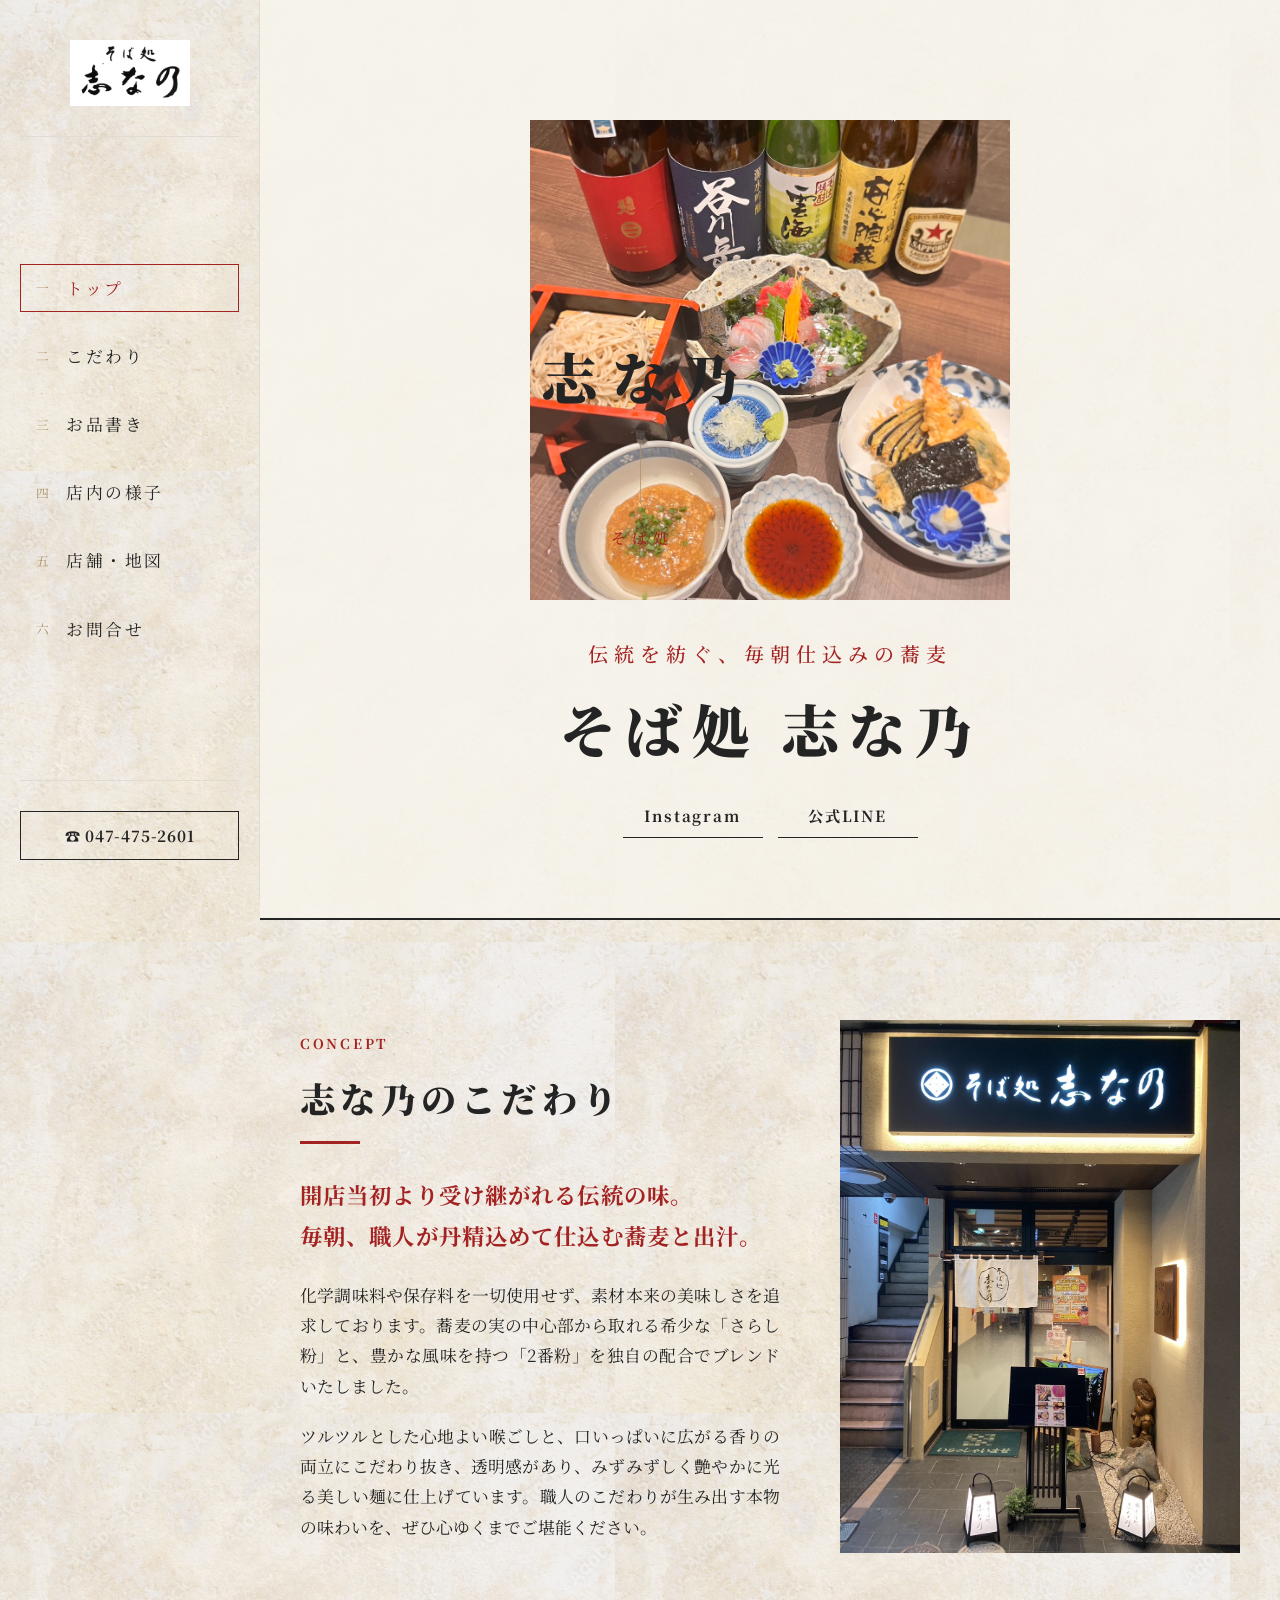
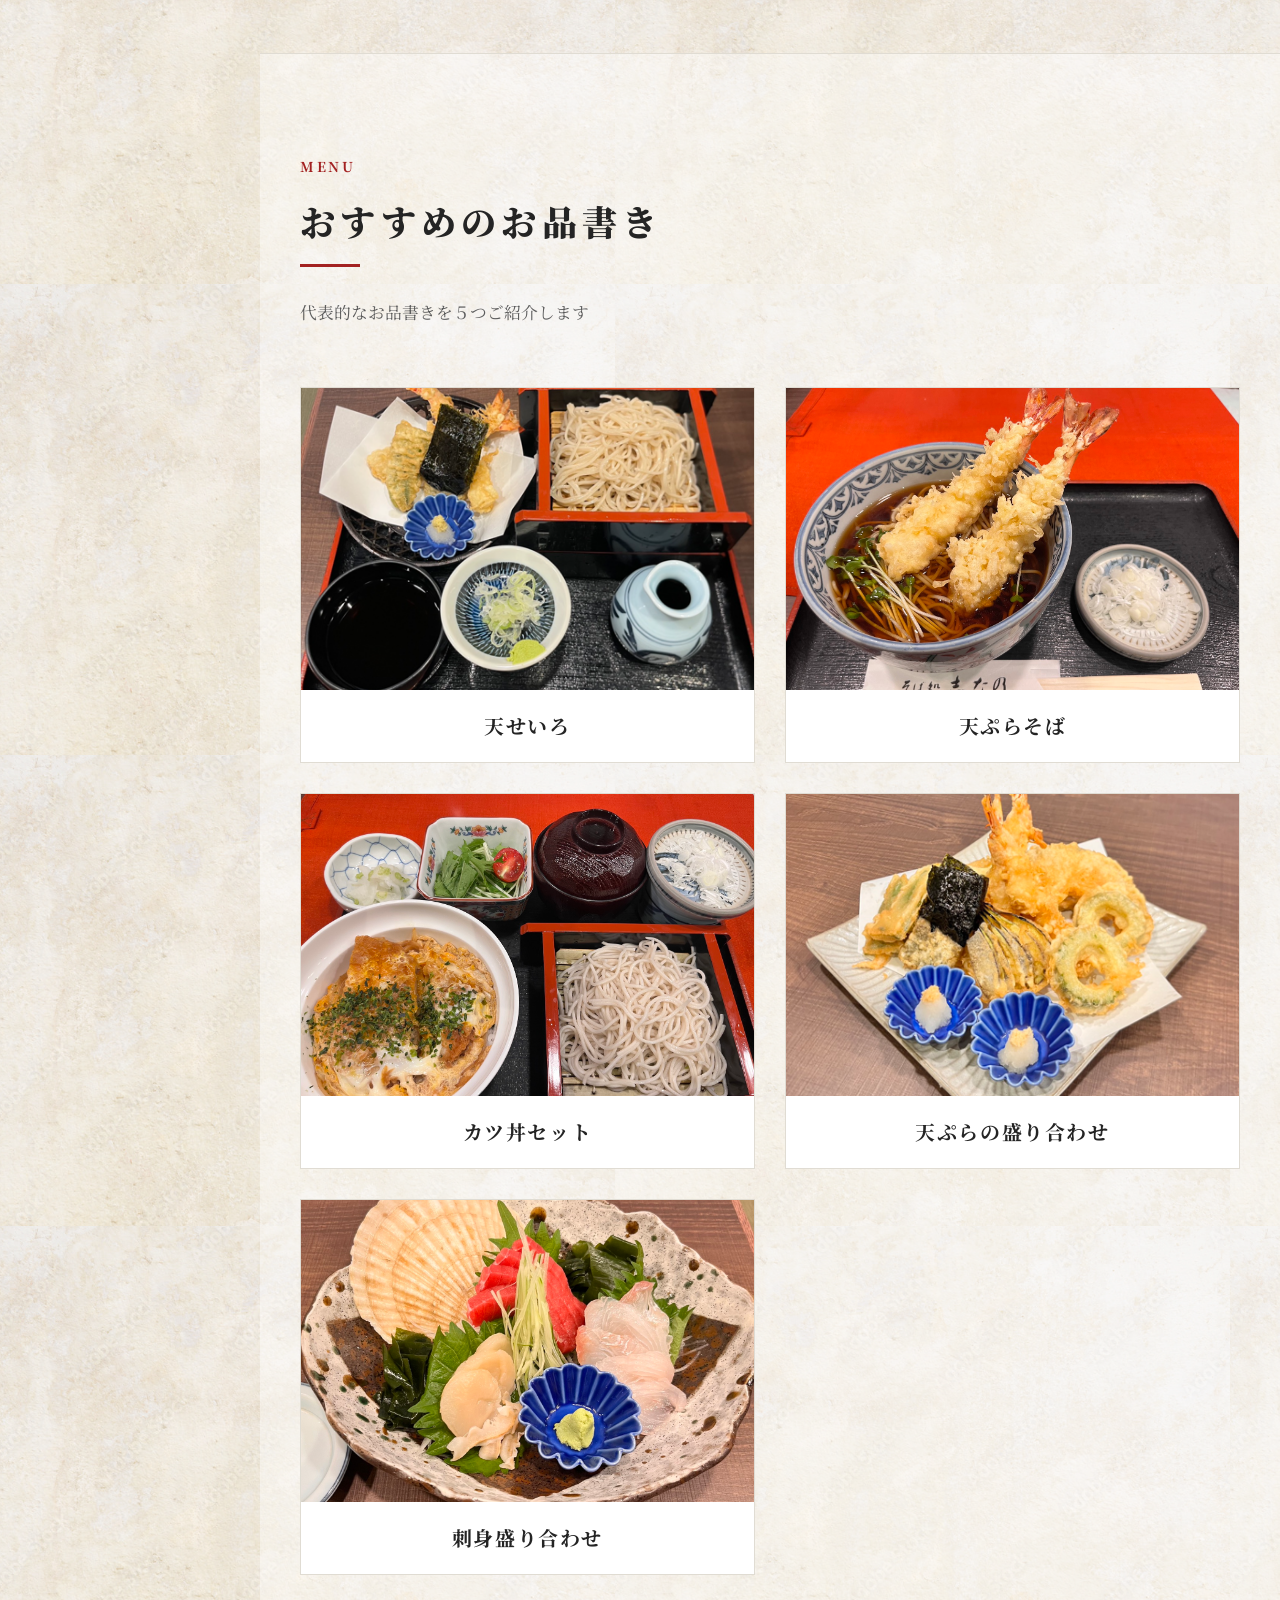
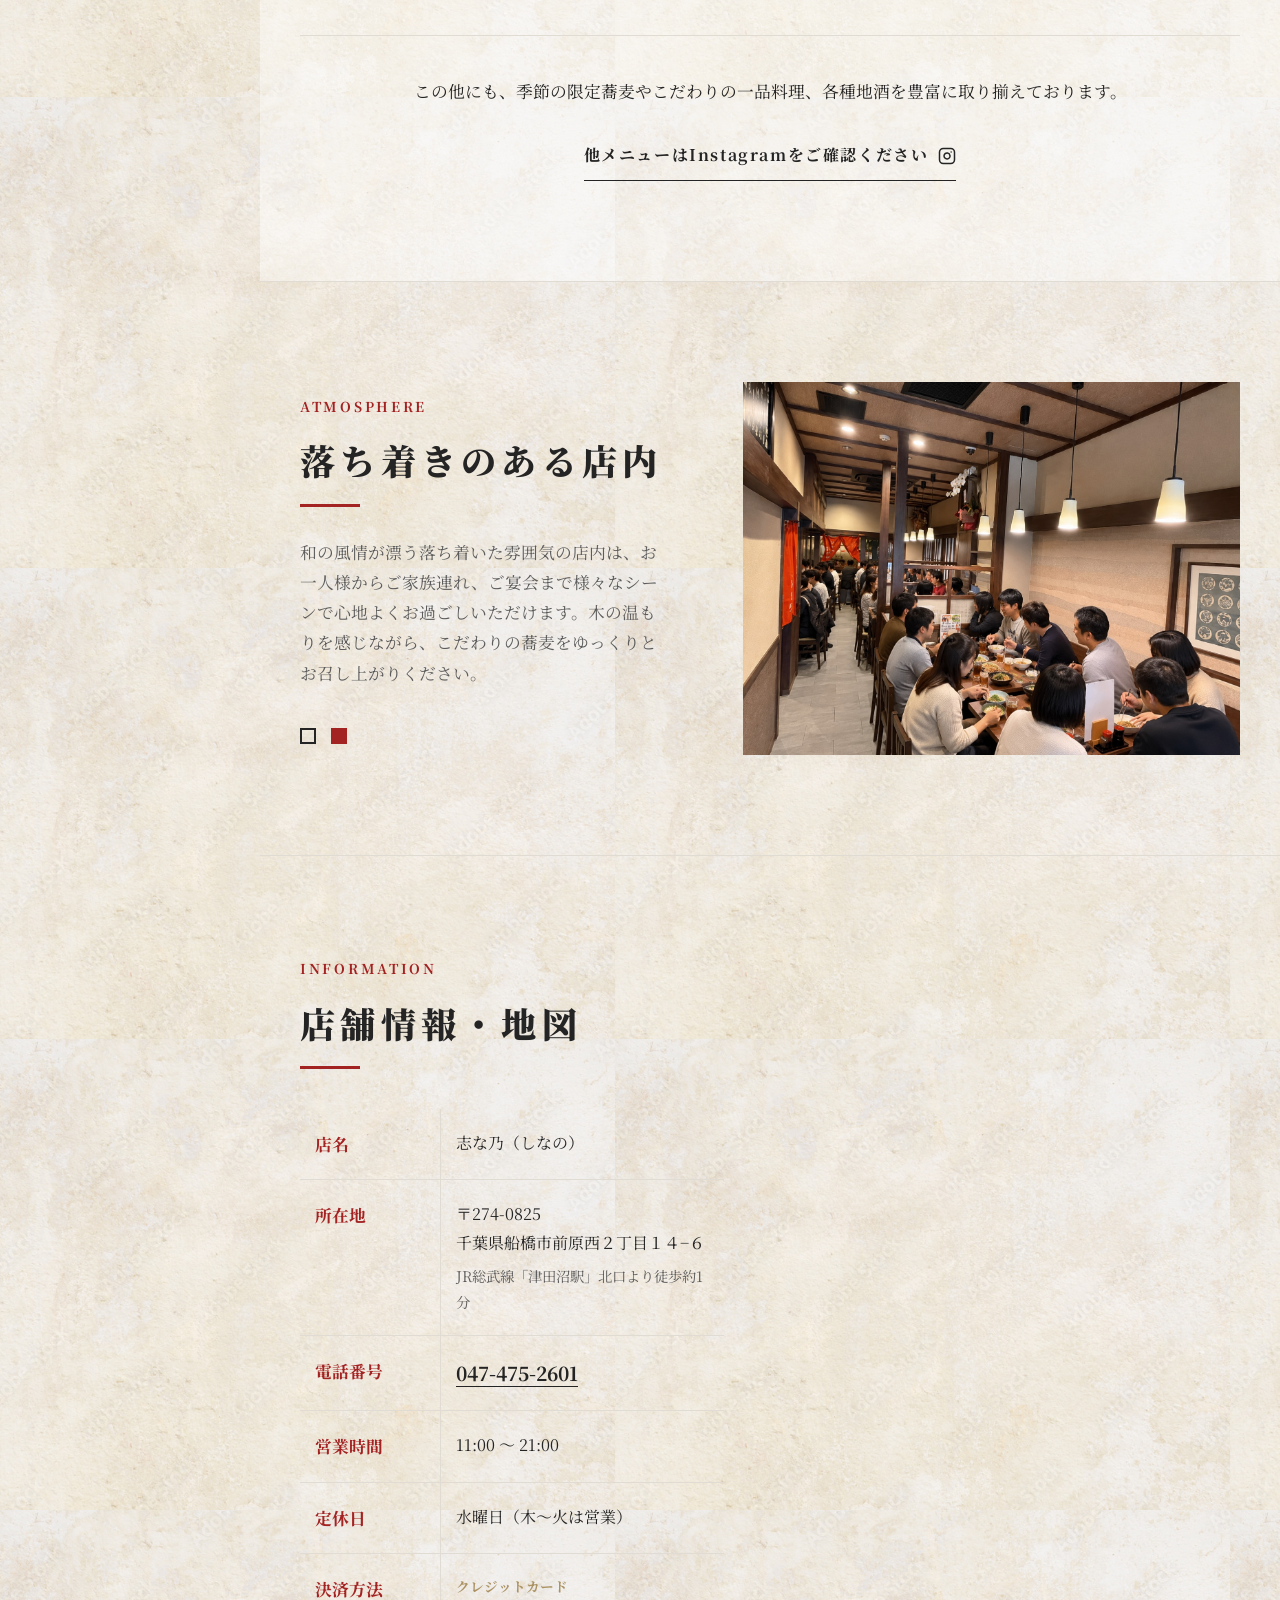
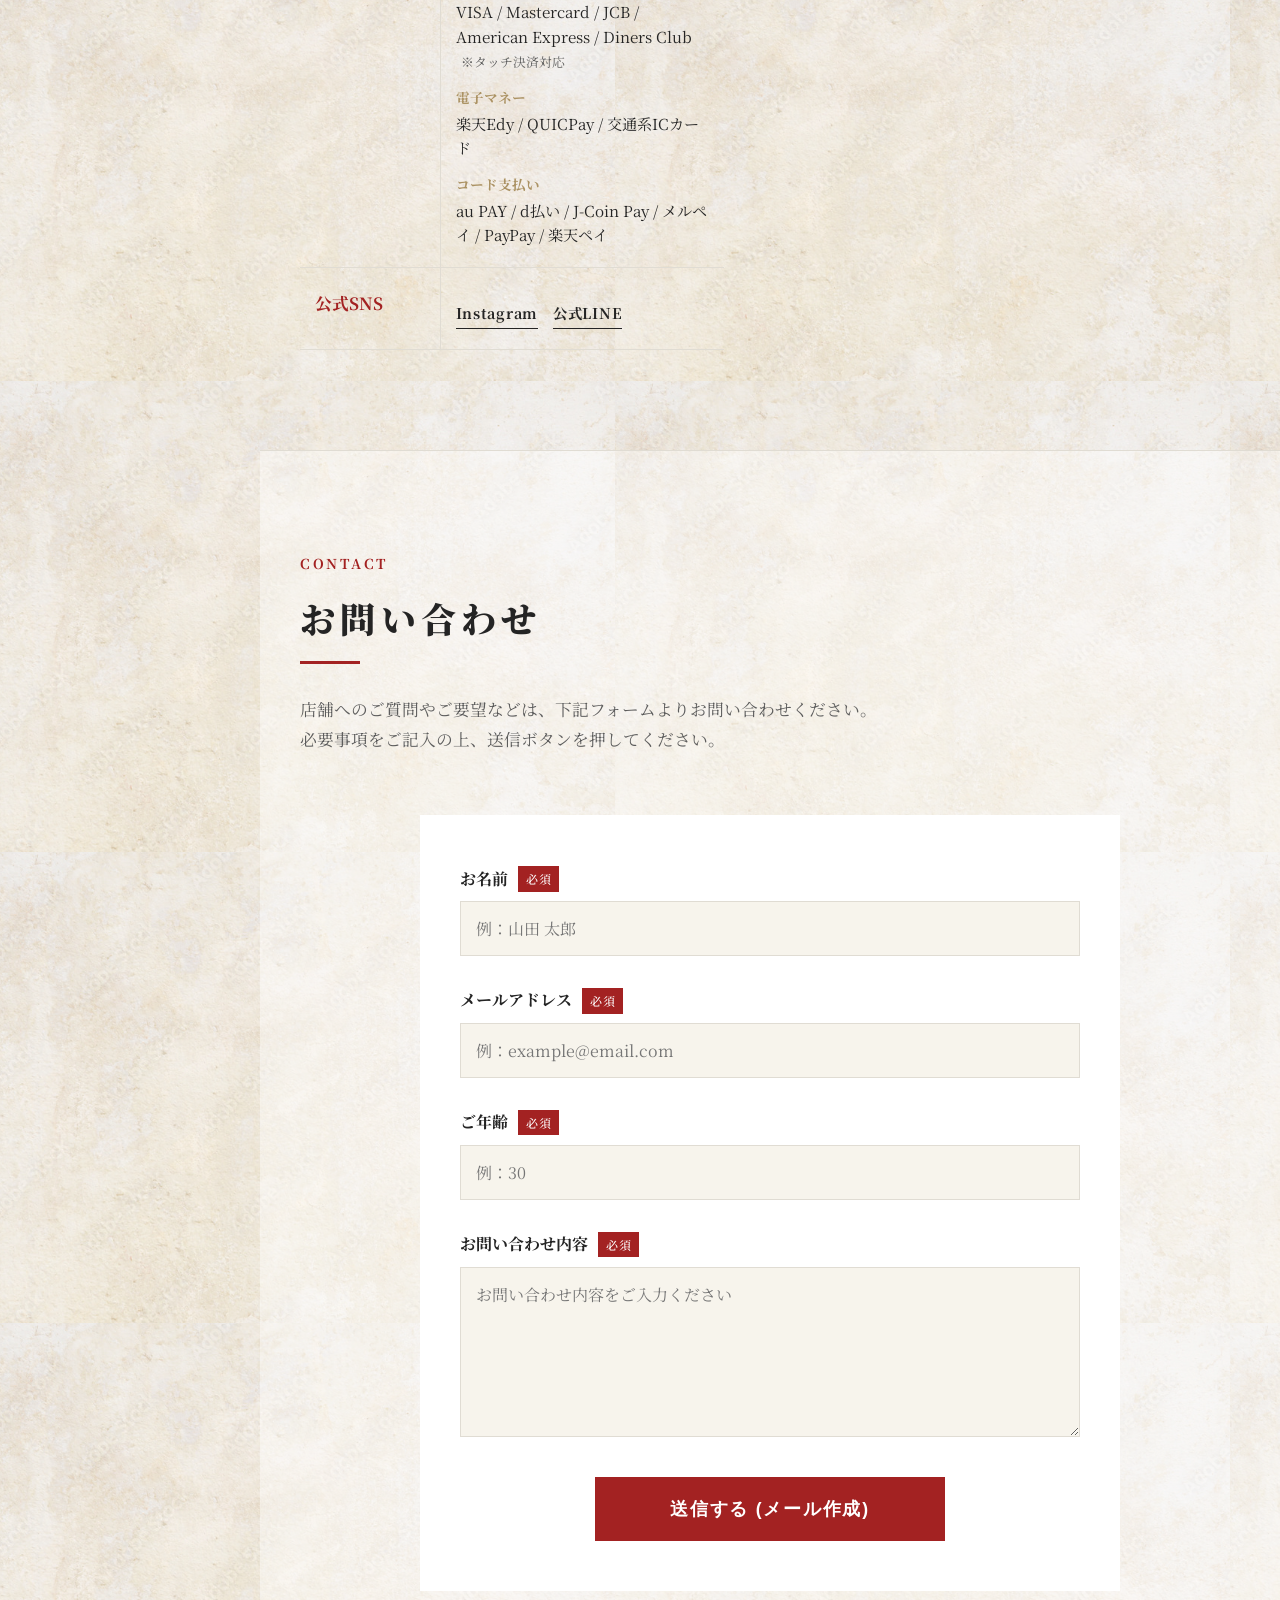
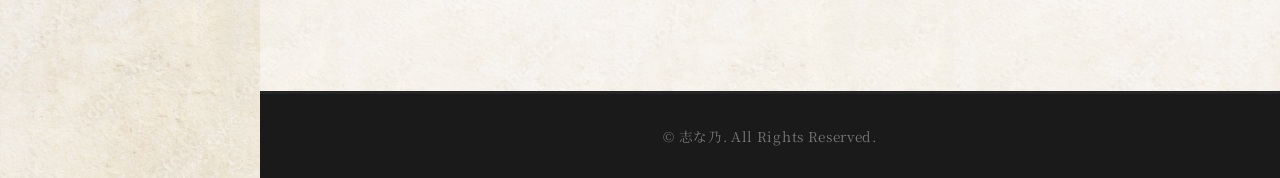
==== commit 06e6fb77: "feat: 店舗情報・決済方法・写真・住所・地図ピン位置の修正" ====
--- a/index.html
+++ b/index.html
@@ -3,14 +3,14 @@
 <head>
     <meta charset="UTF-8">
     <meta name="viewport" content="width=device-width, initial-scale=1.0">
-    <title>手打ち蕎麦 志な乃（しなの） | 千葉県船橋市・津田沼駅北口徒歩1分</title>
-    <meta name="description" content="船橋市・津田沼駅北口すぐの蕎麦処「志な乃（しなの）」。化学調味料や保存料は一切使わず、毎朝店で仕込む伝統の蕎麦と出汁。みずみずしく艶やかで透明感のあるこだわり蕎麦をご堪能ください。">
+    <title>そば処 志な乃（しなの） | 千葉県船橋市・津田沼駅北口徒歩1分</title>
+    <meta name="description" content="船橋市・津田沼駅北口すぐのそば処「志な乃（しなの）」。化学調味料や保存料は一切使わず,毎朝店で仕込む伝統の蕎麦と出汁。みずみずしく艶やかで透明感のあるこだわり蕎麦をご堪能ください。">
     
     <!-- OGP Settings -->
-    <meta property="og:title" content="手打ち蕎麦 志な乃（しなの） | 津田沼駅北口徒歩1分">
+    <meta property="og:title" content="そば処 志な乃（しなの） | 津田沼駅北口徒歩1分">
     <meta property="og:description" content="毎朝仕込む伝統の蕎麦と無添加の出汁。みずみずしく艶やかで透明感のあるこだわり蕎麦。">
     <meta property="og:type" content="website">
-    <meta property="og:image" content="img/天せいろ.png">
+    <meta property="og:image" content="img/HERO.jpg">
     
     <!-- Google Fonts: Noto Serif JP for traditional Japanese feel -->
     <link rel="preconnect" href="https://fonts.googleapis.com">
@@ -32,7 +32,7 @@
                 <span class="logo-char char-3">乃</span>
             </div>
             <div class="loading-line"></div>
-            <div class="loading-sub">手打ち蕎麦</div>
+            <div class="loading-sub">そば処</div>
         </div>
     </div>
 
@@ -96,7 +96,7 @@
                     <div class="hero-content-wrap">
                         <h1 class="hero-title">
                             <span class="sub-title">伝統を紡ぐ、毎朝仕込みの蕎麦</span>
-                            <span class="main-title">蕎麦処 志な乃</span>
+                            <span class="main-title">そば処 志な乃</span>
                         </h1>
                         <div class="hero-sns-links">
                             <a href="https://www.instagram.com/soba_shinano/" target="_blank" class="hero-sns-btn insta">Instagram</a>
@@ -106,7 +106,7 @@
                 </div>
                 <div class="hero-image-area">
                     <div class="hero-image-border">
-                        <img src="img/天せいろ.png" alt="志な乃名物 天せいろ" class="hero-main-img">
+                        <img src="img/HERO.jpg" alt="そば処 志な乃" class="hero-main-img">
                     </div>
                 </div>
             </div>
@@ -122,13 +122,13 @@
                         
                         <div class="concept-body-text">
                             <p class="lead-text">開店当初より受け継がれる伝統の味。<br>毎朝、職人が丹精込めて仕込む蕎麦と出汁。</p>
-                            <p>化学調味料や保存料を一切使用せず、素材本来の美味しさを追求しております。蕎麦の実の中心部から取れる希少な「さらし粉」と、豊かな風味を持つ「挽きぐるみ」を独自の配合でブレンドいたしました。</p>
-                            <p>ツルツルとした心地よい喉ごしと、口いっぱいに広がる香りの両立にこだわり抜き、透明感があり、みずみずしく艶やかに光る美しい麺に仕上げています。職人の手仕事が生み出す本物の味わいを、ぜひ心ゆくまでご堪能ください。</p>
+                            <p>化学調味料や保存料を一切使用せず、素材本来の美味しさを追求しております。蕎麦の実の中心部から取れる希少な「さらし粉」と、豊かな風味を持つ「2番粉」を独自の配合でブレンドいたしました。</p>
+                            <p>ツルツルとした心地よい喉ごしと、口いっぱいに広がる香りの両立にこだわり抜き、透明感があり、みずみずしく艶やかに光る美しい麺に仕上げています。職人のこだわりが生み出す本物の味わいを、ぜひ心ゆくまでご堪能ください。</p>
                         </div>
                     </div>
                     <div class="concept-visual fade-in">
                         <div class="concept-img-frame">
-                            <img src="img/店内1.png" alt="志な乃の蕎麦" class="concept-img">
+                            <img src="img/CONCEPT.jpg" alt="志な乃のこだわり" class="concept-img">
                         </div>
                     </div>
                 </div>
@@ -225,10 +225,10 @@
                     <div class="gallery-slider-wrap fade-in">
                         <div id="slideshow" class="slideshow">
                             <div class="slide active" id="slide-1">
-                                <img src="img/店内1.png" alt="志な乃の店内風景 1">
+                                <img src="img/店内1.jpg" alt="志な乃の店内風景 1">
                             </div>
                             <div class="slide" id="slide-2">
-                                <img src="img/店内2.png" alt="志な乃の店内風景 2">
+                                <img src="img/店内2.jpg" alt="志な乃の店内風景 2">
                             </div>
                         </div>
                     </div>
@@ -254,7 +254,7 @@
                                     <th>所在地</th>
                                     <td>
                                         〒274-0825<br>
-                                        千葉県船橋市前原西<br class="mobile-br">２丁目１４−８<br>
+                                        千葉県船橋市前原西<br class="mobile-br">２丁目１４−６<br>
                                         <span class="info-note">JR総武線「津田沼駅」北口より<br class="mobile-br">徒歩約1分</span>
                                     </td>
                                 </tr>
@@ -269,6 +269,23 @@
                                 <tr>
                                     <th>定休日</th>
                                     <td>水曜日（木～火は営業）</td>
+                                </tr>
+                                <tr>
+                                    <th>決済方法</th>
+                                    <td>
+                                        <div class="payment-group">
+                                            <span class="payment-label">クレジットカード</span>
+                                            <span class="payment-value">VISA / Mastercard / JCB / American Express / Diners Club<br><span class="payment-sub">※タッチ決済対応</span></span>
+                                        </div>
+                                        <div class="payment-group">
+                                            <span class="payment-label">電子マネー</span>
+                                            <span class="payment-value">楽天Edy / QUICPay / 交通系ICカード</span>
+                                        </div>
+                                        <div class="payment-group">
+                                            <span class="payment-label">コード支払い</span>
+                                            <span class="payment-value">au PAY / d払い / J-Coin Pay / メルペイ / PayPay / 楽天ペイ</span>
+                                        </div>
+                                    </td>
                                 </tr>
                                 <tr>
                                     <th>公式SNS</th>
@@ -287,7 +304,7 @@
                         <div class="map-iframe-container">
                             <!-- Embedded map querying address query with standard hyphen for pin and address search compatibility -->
                             <iframe 
-                                src="https://maps.google.com/maps?q=35.691914,140.020605(%E3%80%92274-0825%20%E5%8D%83%E8%91%89%E7%9C%8C%E8%88%B9%E6%A5%B8%E5%B8%82%E5%89%8D%E5%8E%9F%E8%A5%BF%EF%BC%92%E4%B8%85%E7%9B%AE%EF%BC%91%EF%BC%94%E2%88%92%EF%BC%98)&amp;z=17&amp;output=embed" 
+                                src="https://maps.google.com/maps?q=35.6918447,140.0207771(%E3%80%92274-0825%20%E5%8D%83%E8%91%89%E7%9C%8C%E8%88%B9%E6%A5%B8%E5%B8%82%E5%89%8D%E5%8E%9F%E8%A5%BF%EF%BC%92%E4%B8%85%E7%9B%AE%EF%BC%91%EF%BC%94%E2%88%92%EF%BC%96)&amp;z=17&amp;output=embed" 
                                 width="100%" 
                                 height="100%" 
                                 style="border:0;" 
--- a/style.css
+++ b/style.css
@@ -708,8 +708,7 @@
 
 .concept-img {
     width: 100%;
-    aspect-ratio: 4 / 3;
-    object-fit: cover;
+    height: auto;
 }
 
 /* --------------------------------------------------------------------------
@@ -942,6 +941,36 @@
     color: var(--color-text-sub);
     display: block;
     margin-top: 5px;
+}
+
+/* 決済方法 */
+.payment-group {
+    margin-bottom: 12px;
+}
+
+.payment-group:last-child {
+    margin-bottom: 0;
+}
+
+.payment-label {
+    display: block;
+    font-size: 0.85rem;
+    font-weight: 700;
+    color: var(--color-accent-gold);
+    margin-bottom: 2px;
+}
+
+.payment-value {
+    font-size: 0.95rem;
+    color: var(--color-text-main);
+    display: block;
+    line-height: 1.6;
+}
+
+.payment-sub {
+    font-size: 0.8rem;
+    color: var(--color-text-sub);
+    margin-left: 5px;
 }
 
 .tel-link {
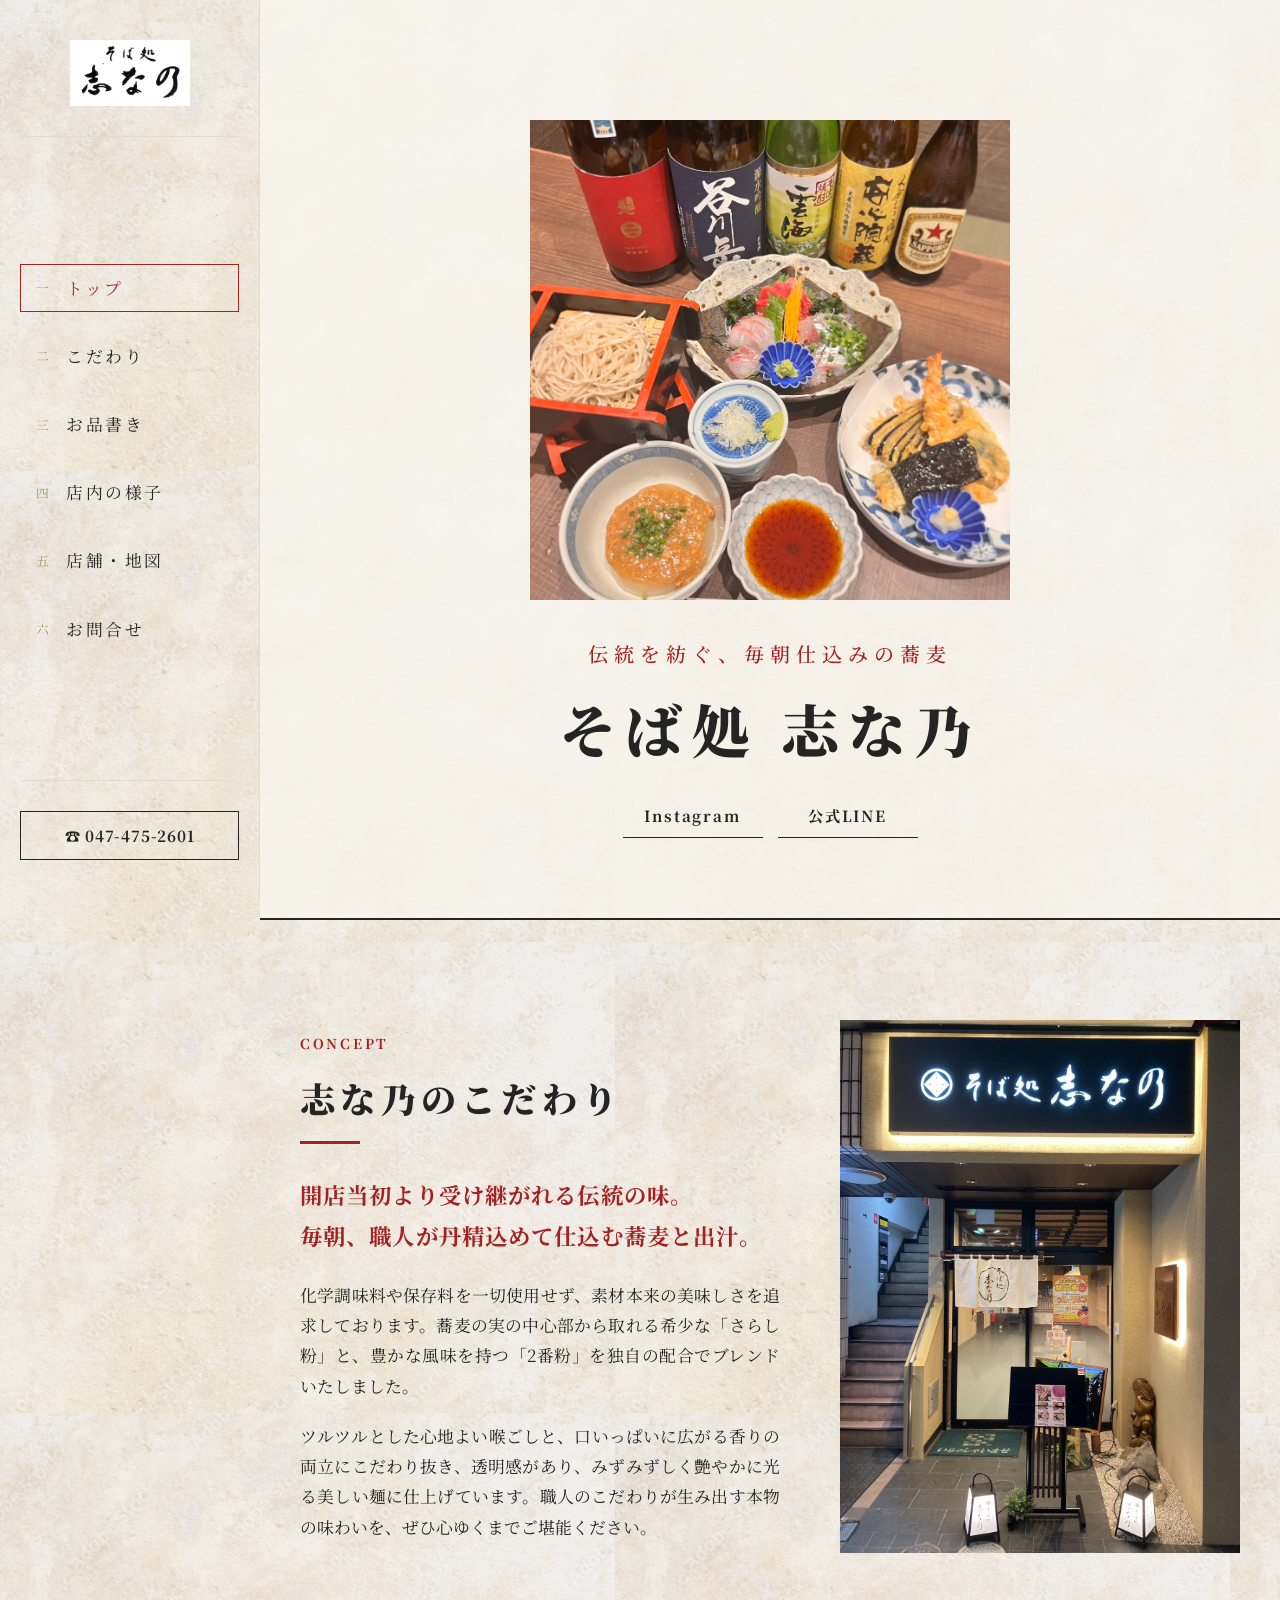
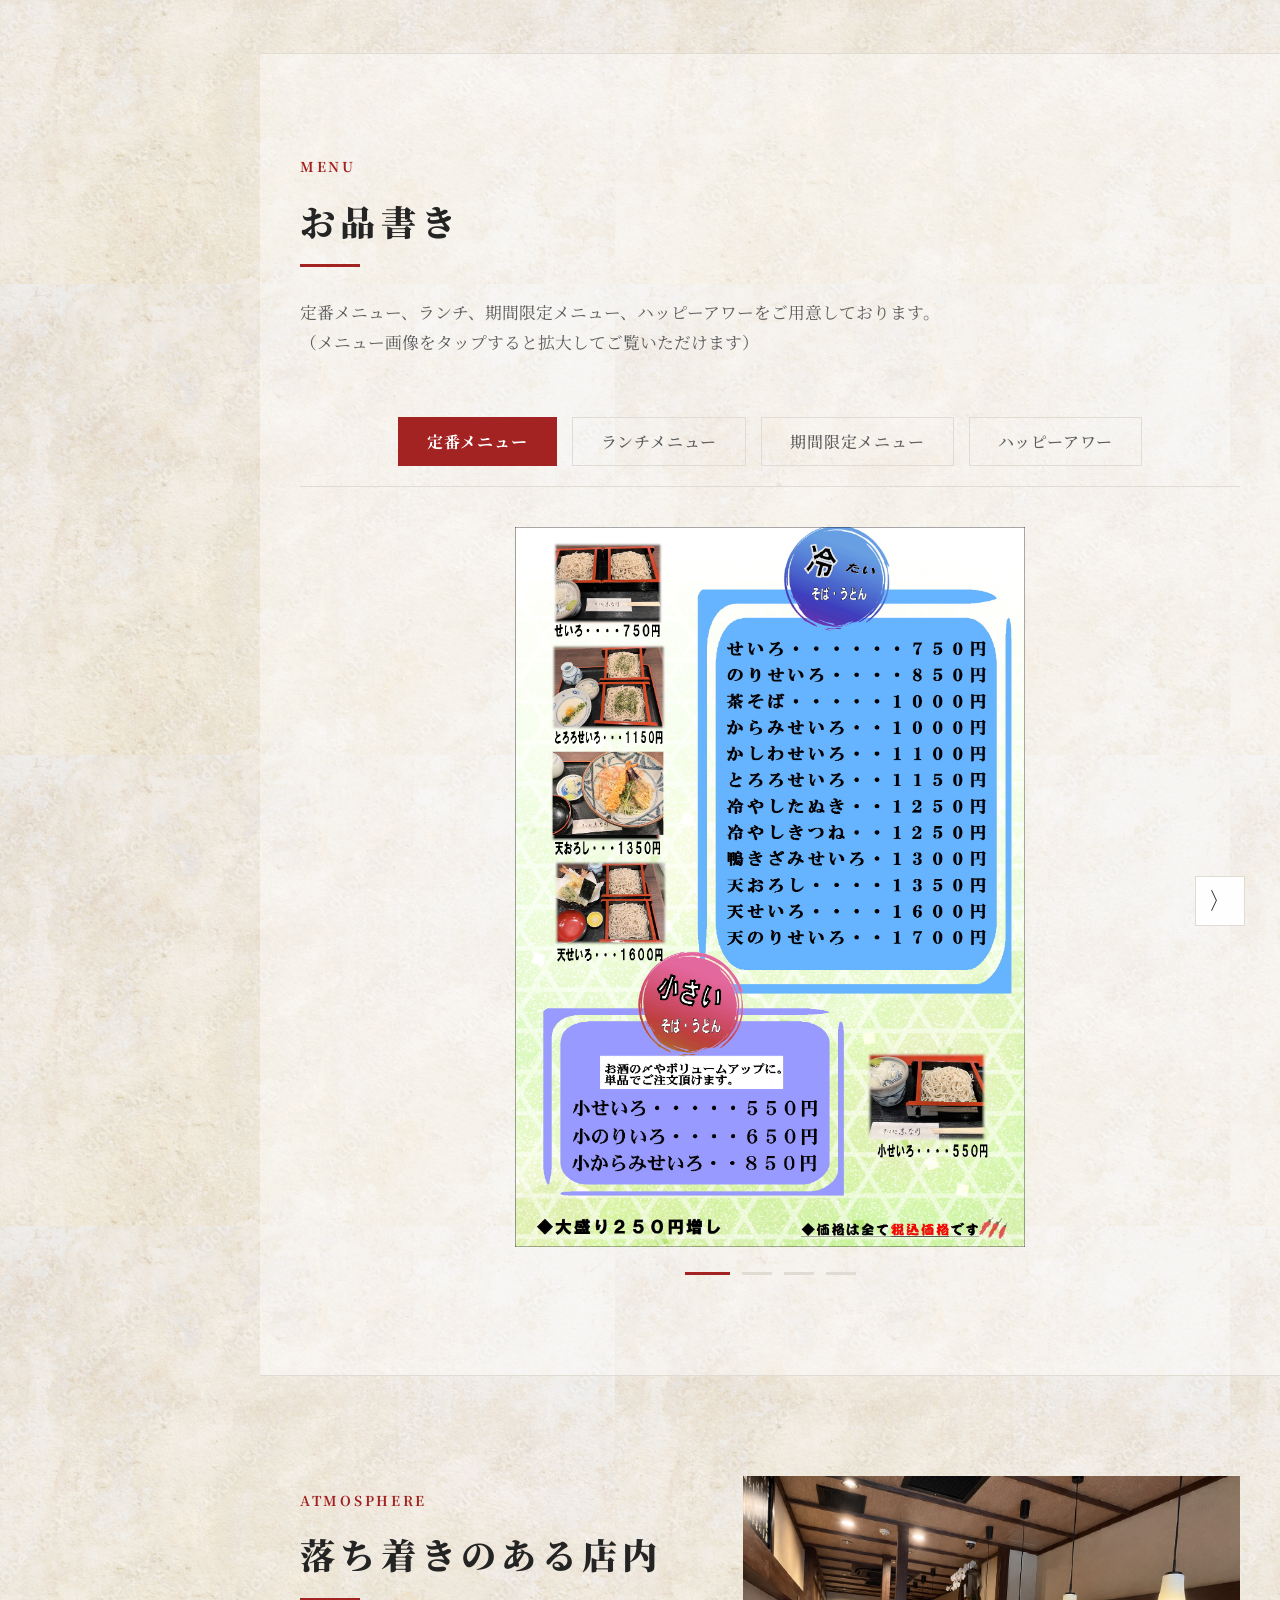
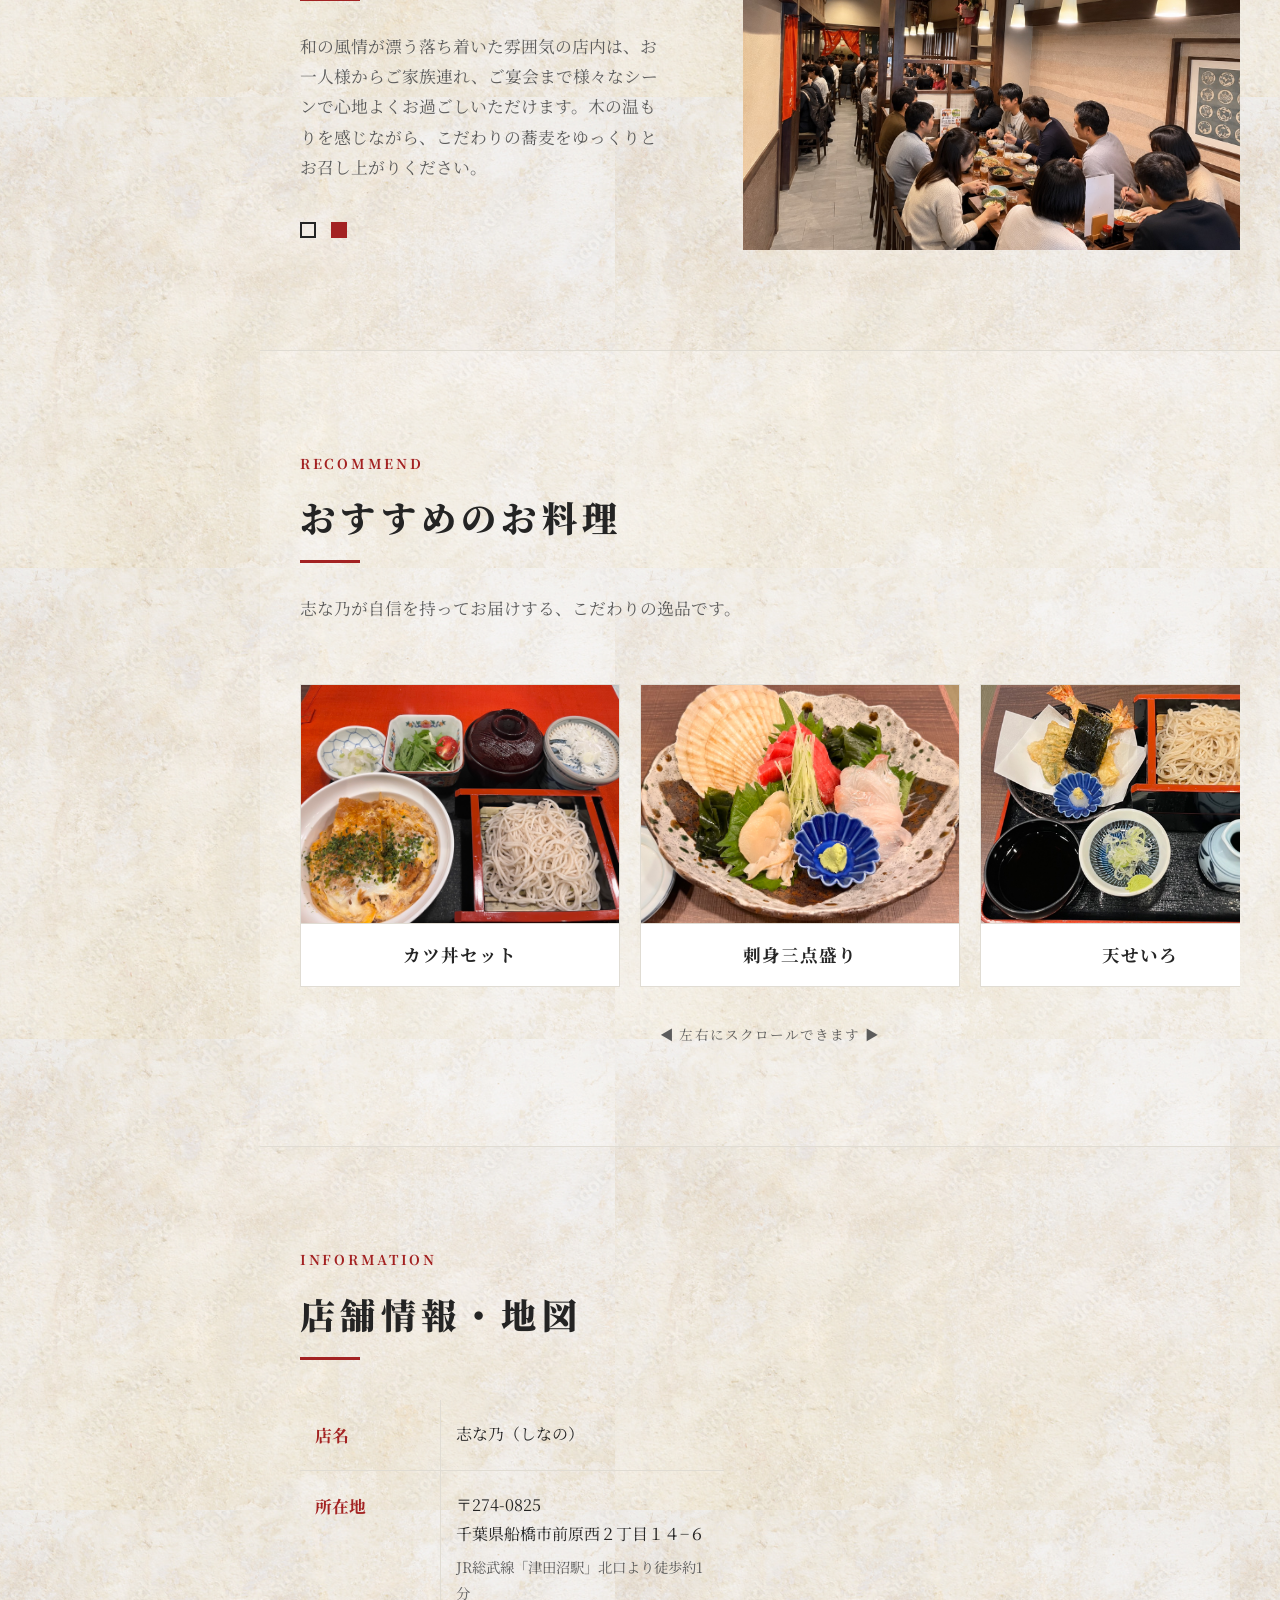
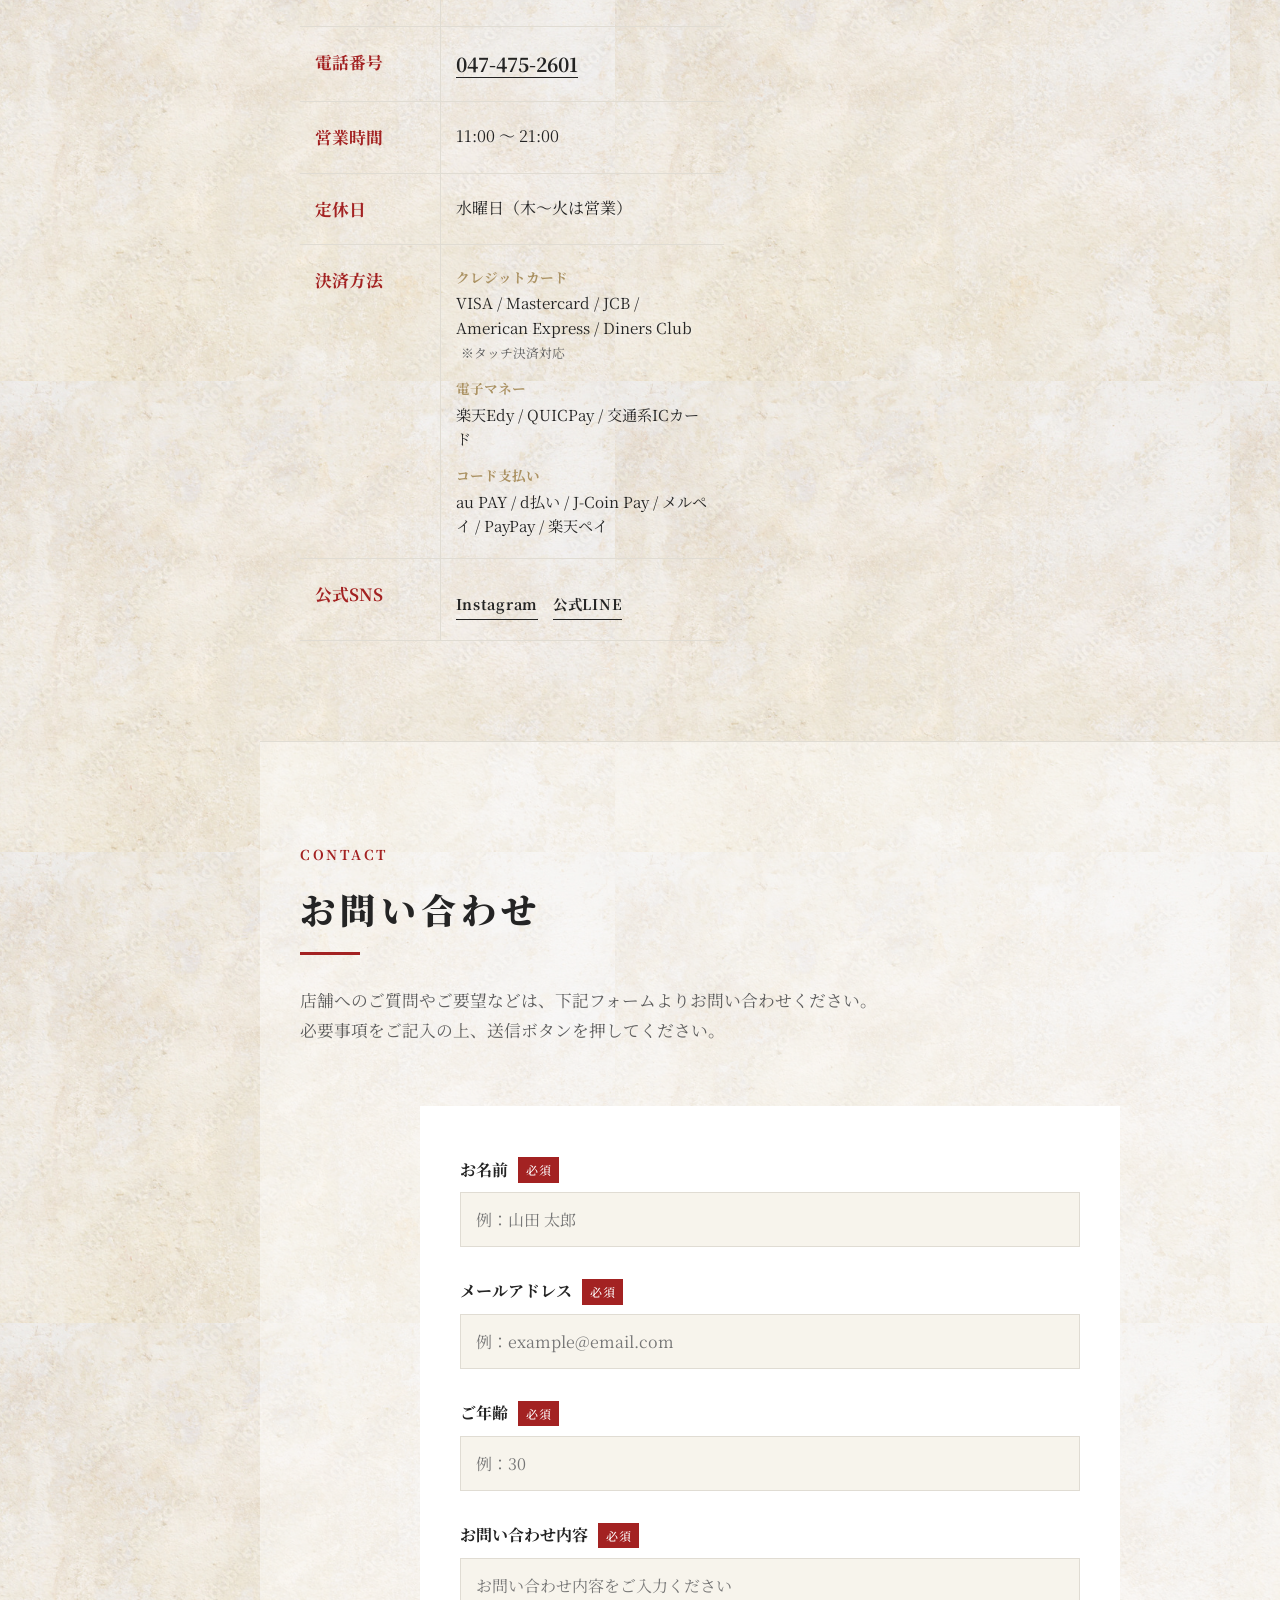
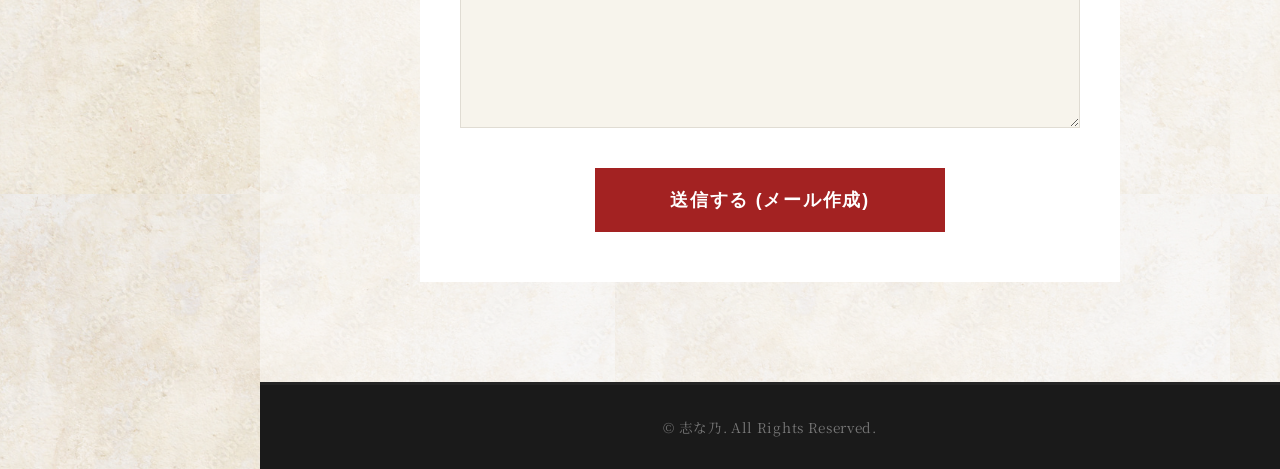
==== commit f3eb4e4f: "feat: お品書きをタブUIに変更しお料理ギャラリーを追加" ====
--- a/index.html
+++ b/index.html
@@ -140,69 +140,84 @@
             <div class="section-container">
                 <div class="section-header">
                     <span class="section-subtitle">MENU</span>
-                    <h2 class="section-title">おすすめのお品書き</h2>
-                    <p class="section-intro">代表的なお品書きを５つご紹介します</p>
-                </div>
-
-                <div class="menu-grid">
-                    <!-- Item 1: 天せいろ (PNG) -->
-                    <div class="menu-card fade-in">
-                        <div class="menu-card-img-wrap">
-                            <img src="img/天せいろ.png" alt="天せいろ">
-                        </div>
-                        <div class="menu-card-info">
-                            <h3 class="menu-card-name">天せいろ</h3>
-                        </div>
-                    </div>
-
-                    <!-- Item 2: 天ぷらそば (JPG) -->
-                    <div class="menu-card fade-in">
-                        <div class="menu-card-img-wrap">
-                            <img src="img/天ぷらそば.jpg" alt="天ぷらそば">
-                        </div>
-                        <div class="menu-card-info">
-                            <h3 class="menu-card-name">天ぷらそば</h3>
-                        </div>
-                    </div>
-
-                    <!-- Item 3: カツ丼セット (JPG) -->
-                    <div class="menu-card fade-in">
-                        <div class="menu-card-img-wrap">
-                            <img src="img/かつ丼セット.jpg" alt="カツ丼セット">
-                        </div>
-                        <div class="menu-card-info">
-                            <h3 class="menu-card-name">カツ丼セット</h3>
-                        </div>
-                    </div>
-
-                    <!-- Item 4: 天ぷらの盛り合わせ (PNG) -->
-                    <div class="menu-card fade-in">
-                        <div class="menu-card-img-wrap">
-                            <img src="img/天ぷらの盛り合わせ.png" alt="天ぷらの盛り合わせ">
-                        </div>
-                        <div class="menu-card-info">
-                            <h3 class="menu-card-name">天ぷらの盛り合わせ</h3>
-                        </div>
-                    </div>
-
-                    <!-- Item 5: 刺身盛り合わせ (JPG) -->
-                    <div class="menu-card fade-in">
-                        <div class="menu-card-img-wrap">
-                            <img src="img/刺身三点盛り.jpg" alt="刺身盛り合わせ">
-                        </div>
-                        <div class="menu-card-info">
-                            <h3 class="menu-card-name">刺身盛り合わせ</h3>
-                        </div>
-                    </div>
-                </div>
-
-                <!-- Call to Action for Instagram -->
-                <div class="menu-more-area fade-in">
-                    <p class="menu-more-text">この他にも、季節の限定蕎麦やこだわりの一品料理、各種地酒を豊富に取り揃えております。</p>
-                    <a href="https://www.instagram.com/soba_shinano/" target="_blank" class="instagram-link-btn" id="btn-menu-instagram">
-                        <span>他メニューはInstagramをご確認ください</span>
-                        <svg xmlns="http://www.w3.org/2000/svg" width="18" height="18" viewBox="0 0 24 24" fill="none" stroke="currentColor" stroke-width="2" stroke-linecap="round" stroke-linejoin="round"><rect x="2" y="2" width="20" height="20" rx="5" ry="5"></rect><path d="M16 11.37A4 4 0 1 1 12.63 8 4 4 0 0 1 16 11.37z"></path><line x1="17.5" y1="6.5" x2="17.51" y2="6.5"></line></svg>
-                    </a>
+                    <h2 class="section-title">お品書き</h2>
+                    <p class="section-intro">定番メニュー、ランチ、期間限定メニュー、ハッピーアワーをご用意しております。<br>（メニュー画像をタップすると拡大してご覧いただけます）</p>
+                </div>
+
+                <!-- Menu Tabs -->
+                <div class="menu-tabs fade-in">
+                    <button class="menu-tab-btn active" data-tab="classic">定番メニュー</button>
+                    <button class="menu-tab-btn" data-tab="lunch">ランチメニュー</button>
+                    <button class="menu-tab-btn" data-tab="limited">期間限定メニュー</button>
+                    <button class="menu-tab-btn" data-tab="happyhour">ハッピーアワー</button>
+                </div>
+
+                <!-- Menu Tab Contents -->
+                <div class="menu-tab-content-wrap fade-in">
+                    <!-- 定番メニュー (Classic Menu) -->
+                    <div class="menu-tab-content active" id="menu-classic">
+                        <div class="menu-carousel">
+                            <div class="menu-carousel-track-container">
+                                <ul class="menu-carousel-track">
+                                    <li class="menu-carousel-slide current-slide">
+                                        <div class="menu-image-container">
+                                            <img src="img/定番メニュー1.png" alt="定番メニュー 1" class="menu-img-zoomable">
+                                        </div>
+                                    </li>
+                                    <li class="menu-carousel-slide">
+                                        <div class="menu-image-container">
+                                            <img src="img/定番メニュー2.png" alt="定番メニュー 2" class="menu-img-zoomable">
+                                        </div>
+                                    </li>
+                                    <li class="menu-carousel-slide">
+                                        <div class="menu-image-container">
+                                            <img src="img/定番メニュー3.png" alt="定番メニュー 3" class="menu-img-zoomable">
+                                        </div>
+                                    </li>
+                                    <li class="menu-carousel-slide">
+                                        <div class="menu-image-container">
+                                            <img src="img/定番メニュー4.png" alt="定番メニュー 4" class="menu-img-zoomable">
+                                        </div>
+                                    </li>
+                                </ul>
+                            </div>
+                            <button class="menu-carousel-btn btn-left is-hidden" aria-label="前へ">〈</button>
+                            <button class="menu-carousel-btn btn-right" aria-label="次へ">〉</button>
+                            <div class="menu-carousel-nav">
+                                <button class="menu-carousel-indicator active"></button>
+                                <button class="menu-carousel-indicator"></button>
+                                <button class="menu-carousel-indicator"></button>
+                                <button class="menu-carousel-indicator"></button>
+                            </div>
+                        </div>
+                    </div>
+
+                    <!-- ランチメニュー (Lunch Menu) -->
+                    <div class="menu-tab-content" id="menu-lunch">
+                        <div class="menu-single-image">
+                            <div class="menu-image-container">
+                                <img src="img/ランチ.png" alt="ランチメニュー" class="menu-img-zoomable">
+                            </div>
+                        </div>
+                    </div>
+
+                    <!-- 期間限定メニュー (Limited Menu) -->
+                    <div class="menu-tab-content" id="menu-limited">
+                        <div class="menu-single-image">
+                            <div class="menu-image-container">
+                                <img src="img/期間限定.png" alt="期間限定メニュー" class="menu-img-zoomable">
+                            </div>
+                        </div>
+                    </div>
+
+                    <!-- ハッピーアワー (Happy Hour) -->
+                    <div class="menu-tab-content" id="menu-happyhour">
+                        <div class="menu-single-image">
+                            <div class="menu-image-container">
+                                <img src="img/ハッピーアワー.png" alt="ハッピーアワーメニュー" class="menu-img-zoomable">
+                            </div>
+                        </div>
+                    </div>
                 </div>
             </div>
         </section>
@@ -231,6 +246,65 @@
                                 <img src="img/店内2.jpg" alt="志な乃の店内風景 2">
                             </div>
                         </div>
+                    </div>
+                </div>
+            </div>
+        </section>
+
+        <!-- Food Gallery Section -->
+        <section id="food-gallery" class="food-gallery-section section-padding">
+            <div class="section-container">
+                <div class="section-header">
+                    <span class="section-subtitle">RECOMMEND</span>
+                    <h2 class="section-title">おすすめのお料理</h2>
+                    <p class="section-intro">志な乃が自信を持ってお届けする、こだわりの逸品です。</p>
+                </div>
+
+                <div class="food-gallery-wrap fade-in">
+                    <div class="food-gallery-scroll">
+                        <!-- Item 1: カツ丼セット -->
+                        <div class="food-gallery-item">
+                            <div class="food-gallery-img-wrap">
+                                <img src="img/かつ丼セット.jpg" alt="カツ丼セット" class="menu-img-zoomable">
+                            </div>
+                            <h3 class="food-gallery-name">カツ丼セット</h3>
+                        </div>
+
+                        <!-- Item 2: 刺身三点盛り -->
+                        <div class="food-gallery-item">
+                            <div class="food-gallery-img-wrap">
+                                <img src="img/刺身三点盛り.jpg" alt="刺身三点盛り" class="menu-img-zoomable">
+                            </div>
+                            <h3 class="food-gallery-name">刺身三点盛り</h3>
+                        </div>
+
+                        <!-- Item 3: 天せいろ -->
+                        <div class="food-gallery-item">
+                            <div class="food-gallery-img-wrap">
+                                <img src="img/天せいろ.png" alt="天せいろ" class="menu-img-zoomable">
+                            </div>
+                            <h3 class="food-gallery-name">天せいろ</h3>
+                        </div>
+
+                        <!-- Item 4: 天ぷらそば -->
+                        <div class="food-gallery-item">
+                            <div class="food-gallery-img-wrap">
+                                <img src="img/天ぷらそば.jpg" alt="天ぷらそば" class="menu-img-zoomable">
+                            </div>
+                            <h3 class="food-gallery-name">天ぷらそば</h3>
+                        </div>
+
+                        <!-- Item 5: 天ぷらの盛り合わせ -->
+                        <div class="food-gallery-item">
+                            <div class="food-gallery-img-wrap">
+                                <img src="img/天ぷらの盛り合わせ.png" alt="天ぷらの盛り合わせ" class="menu-img-zoomable">
+                            </div>
+                            <h3 class="food-gallery-name">天ぷらの盛り合わせ</h3>
+                        </div>
+                    </div>
+                    
+                    <div class="scroll-guide">
+                        <span>◀ 左右にスクロールできます ▶</span>
                     </div>
                 </div>
             </div>
@@ -371,6 +445,15 @@
 
     </main>
 
+    <!-- Image Zoom Modal -->
+    <div id="image-modal" class="image-modal" aria-hidden="true">
+        <span class="modal-close" id="modal-close">&times;</span>
+        <div class="modal-content-wrap">
+            <img class="modal-content" id="modal-img" alt="拡大メニュー画像">
+        </div>
+        <div id="modal-caption" class="modal-caption"></div>
+    </div>
+
     <script src="script.js"></script>
 </body>
 </html>
--- a/style.css
+++ b/style.css
@@ -719,99 +719,283 @@
     border-bottom: 1px solid var(--color-border-light);
 }
 
-.menu-grid {
-    display: grid;
-    grid-template-columns: repeat(auto-fit, minmax(300px, 1fr));
-    gap: 30px;
-    margin-bottom: 60px;
-}
-
-.menu-card {
-    background-color: var(--color-bg-card);
+/* タブボタン */
+.menu-tabs {
+    display: flex;
+    justify-content: center;
+    flex-wrap: wrap;
+    gap: 15px;
+    margin-bottom: 40px;
+    border-bottom: 1px solid var(--color-border-light);
+    padding-bottom: 20px;
+}
+
+.menu-tab-btn {
+    background: transparent;
     border: 1px solid var(--color-border-light);
-    display: flex;
-    flex-direction: column;
+    color: var(--color-text-sub);
+    font-family: var(--font-jp);
+    font-size: 1rem;
+    font-weight: 500;
+    padding: 12px 28px;
+    cursor: pointer;
+    transition: all 0.3s ease;
+    letter-spacing: 0.05em;
+}
+
+.menu-tab-btn:hover {
+    color: var(--color-accent-red);
+    border-color: var(--color-accent-red);
+}
+
+.menu-tab-btn.active {
+    background-color: var(--color-accent-red);
+    color: #ffffff;
+    border-color: var(--color-accent-red);
+    font-weight: 700;
+}
+
+/* タブコンテンツ */
+.menu-tab-content-wrap {
+    position: relative;
+    width: 100%;
+}
+
+.menu-tab-content {
+    display: none;
+    opacity: 0;
+    transition: opacity 0.5s ease;
+}
+
+.menu-tab-content.active {
+    display: block;
+    opacity: 1;
+}
+
+/* メニュー画像表示の基本スタイル */
+.menu-image-container {
+    border: none;
+    background-color: transparent;
+    padding: 0;
+    box-shadow: none;
+    cursor: zoom-in;
+    position: relative;
+    overflow: hidden;
+    display: flex;
+    justify-content: center;
+    align-items: center;
+    max-width: 900px;
+    margin: 0 auto;
+}
+
+/* 虫眼鏡アイコンのインジケータ（ホバー時） */
+.menu-image-container::after {
+    content: "🔎 拡大表示";
+    position: absolute;
+    bottom: 25px;
+    right: 25px;
+    background-color: rgba(36, 36, 36, 0.85);
+    color: #ffffff;
+    font-size: 0.85rem;
+    font-weight: 500;
+    padding: 6px 12px;
+    opacity: 0;
+    transition: opacity 0.3s ease;
+    letter-spacing: 0.05em;
+    pointer-events: none;
+}
+
+.menu-image-container:hover::after {
+    opacity: 1;
+}
+
+.menu-img-zoomable {
+    width: 100%;
+    height: auto;
+    object-fit: contain;
+    max-height: 80vh;
+    transition: transform 0.4s ease;
+}
+
+.menu-image-container:hover .menu-img-zoomable {
+    transform: scale(1.02);
+}
+
+/* 1枚画像のメニュー用 */
+.menu-single-image {
+    max-width: 900px;
+    margin: 0 auto;
+}
+
+/* 定番メニュー用カルーセル */
+.menu-carousel {
+    position: relative;
+    max-width: 900px;
+    margin: 0 auto;
+}
+
+.menu-carousel-track-container {
+    overflow: hidden;
+    position: relative;
+    width: 100%;
+}
+
+.menu-carousel-track {
+    display: flex;
+    list-style: none;
+    padding: 0;
+    margin: 0;
+    transition: transform 0.5s cubic-bezier(0.25, 1, 0.5, 1);
+    width: 100%;
+}
+
+.menu-carousel-slide {
+    flex: 0 0 100%;
+    width: 100%;
+}
+
+/* カルーセル操作ボタン */
+.menu-carousel-btn {
+    position: absolute;
+    top: 50%;
+    transform: translateY(-50%);
+    background-color: rgba(255, 255, 255, 0.95);
+    border: 1px solid var(--color-border-light);
+    color: var(--color-text-main);
+    font-size: 1.5rem;
+    width: 50px;
+    height: 50px;
+    display: flex;
+    align-items: center;
+    justify-content: center;
+    cursor: pointer;
+    transition: all 0.3s ease;
+    z-index: 10;
+}
+
+.menu-carousel-btn:hover {
+    background-color: var(--color-accent-red);
+    color: #ffffff;
+    border-color: var(--color-accent-red);
+}
+
+.menu-carousel-btn.btn-left {
+    left: -25px;
+}
+
+.menu-carousel-btn.btn-right {
+    right: -25px;
+}
+
+.menu-carousel-btn.is-hidden {
+    display: none;
+}
+
+/* インジケータードット */
+.menu-carousel-nav {
+    display: flex;
+    justify-content: center;
+    gap: 12px;
+    margin-top: 25px;
+}
+
+.menu-carousel-indicator {
+    background-color: var(--color-border-light);
+    border: none;
+    width: 30px;
+    height: 3px;
+    cursor: pointer;
+    transition: all 0.3s ease;
+}
+
+.menu-carousel-indicator.active {
+    background-color: var(--color-accent-red);
+    width: 45px;
+}
+
+/* 画像拡大用モーダル */
+.image-modal {
+    display: none;
+    position: fixed;
+    z-index: 9999;
+    left: 0;
+    top: 0;
+    width: 100%;
     height: 100%;
-    transition: transform 0.3s ease;
-}
-
-.menu-card:hover {
-    transform: translateY(-5px);
-}
-
-.menu-card-img-wrap {
-    width: 100%;
-    aspect-ratio: 3 / 2;
     overflow: hidden;
-    background-color: #f0f0f0;
-}
-
-.menu-card-img-wrap img {
-    width: 100%;
-    height: 100%;
-    object-fit: cover;
-    transition: transform 0.5s ease;
-}
-
-.menu-card:hover .menu-card-img-wrap img {
-    transform: scale(1.05);
-}
-
-.menu-card-info {
-    padding: 18px 15px;
-    display: flex;
+    background-color: rgba(12, 12, 12, 0.95);
+    opacity: 0;
+    transition: opacity 0.3s ease;
+    align-items: center;
     justify-content: center;
-    align-items: center;
-    background-color: var(--color-bg-card);
-}
-
-.menu-card-name {
-    font-size: 1.25rem;
-    font-weight: 700;
-    letter-spacing: 0.08em;
+    padding: 20px;
+}
+
+.image-modal.show {
+    display: flex;
+    opacity: 1;
+}
+
+.modal-content-wrap {
+    position: relative;
+    max-width: 95%;
+    max-height: 95%;
+    display: flex;
+    justify-content: center;
+    align-items: center;
+}
+
+.modal-content {
+    margin: auto;
+    display: block;
+    max-width: 100%;
+    max-height: 90vh;
+    object-fit: contain;
+    border: 1px solid rgba(255, 255, 255, 0.15);
+    box-shadow: 0 5px 35px rgba(0, 0, 0, 0.8);
+    animation-name: zoomIn;
+    animation-duration: 0.3s;
+    cursor: zoom-out;
+}
+
+@keyframes zoomIn {
+    from {transform: scale(0.95)}
+    to {transform: scale(1)}
+}
+
+/* モーダル閉じるボタン */
+.modal-close {
+    position: absolute;
+    top: 20px;
+    right: 30px;
+    color: #ffffff;
+    font-size: 40px;
+    font-weight: 300;
+    transition: 0.3s;
+    cursor: pointer;
+    z-index: 10001;
+    width: 50px;
+    height: 50px;
+    display: flex;
+    align-items: center;
+    justify-content: center;
+    line-height: 1;
+}
+
+.modal-close:hover,
+.modal-close:focus {
+    color: var(--color-accent-red);
+}
+
+.modal-caption {
+    margin: auto;
+    display: block;
+    width: 80%;
+    max-width: 700px;
     text-align: center;
-    width: 100%;
-}
-
-/* Instagramボタン誘導 */
-.menu-more-area {
-    text-align: center;
-    border-top: 1px solid var(--color-border-light);
-    padding-top: 40px;
-    margin-top: 40px;
-}
-
-.menu-more-text {
-    font-size: 1.05rem;
-    margin-bottom: 25px;
-}
-
-.instagram-link-btn {
-    display: inline-flex;
-    align-items: center;
-    justify-content: center;
-    gap: 10px;
-    background-color: transparent;
-    color: var(--color-text-main);
-    font-size: 1rem;
-    font-weight: 700;
+    color: #ccc;
     padding: 10px 0;
-    border: none;
-    border-bottom: 1px solid var(--color-text-main);
-    letter-spacing: 0.1em;
-}
-
-.instagram-link-btn:hover {
-    color: var(--color-accent-red);
-    border-bottom-color: var(--color-accent-red);
-}
-
-.instagram-link-btn svg {
-    transition: transform 0.3s ease;
-}
-
-.instagram-link-btn:hover svg {
-    transform: scale(1.2);
+    height: 150px;
 }
 
 /* --------------------------------------------------------------------------
@@ -890,6 +1074,99 @@
     width: 100%;
     height: 100%;
     object-fit: cover;
+}
+
+/* --------------------------------------------------------------------------
+   8.5. お料理ギャラリーセクション (Food Gallery)
+   -------------------------------------------------------------------------- */
+.food-gallery-section {
+    background-color: rgba(255, 255, 255, 0.2);
+    border-bottom: 1px solid var(--color-border-light);
+}
+
+.food-gallery-wrap {
+    width: 100%;
+    position: relative;
+}
+
+.food-gallery-scroll {
+    display: flex;
+    gap: 20px;
+    overflow-x: auto;
+    scroll-snap-type: x mandatory;
+    -webkit-overflow-scrolling: touch;
+    padding-bottom: 20px;
+    scrollbar-width: thin;
+    scrollbar-color: var(--color-accent-gold) transparent;
+}
+
+.food-gallery-scroll::-webkit-scrollbar {
+    height: 6px;
+}
+
+.food-gallery-scroll::-webkit-scrollbar-track {
+    background: transparent;
+}
+
+.food-gallery-scroll::-webkit-scrollbar-thumb {
+    background: var(--color-accent-gold);
+}
+
+.food-gallery-item {
+    flex: 0 0 320px;
+    scroll-snap-align: start;
+    background-color: var(--color-bg-card);
+    border: 1px solid var(--color-border-light);
+    display: flex;
+    flex-direction: column;
+    transition: transform 0.3s ease;
+}
+
+.food-gallery-item:hover {
+    transform: translateY(-5px);
+}
+
+.food-gallery-img-wrap {
+    width: 100%;
+    aspect-ratio: 4 / 3;
+    overflow: hidden;
+    cursor: zoom-in;
+}
+
+.food-gallery-img-wrap img {
+    width: 100%;
+    height: 100%;
+    object-fit: cover;
+    transition: transform 0.5s ease;
+}
+
+.food-gallery-item:hover .food-gallery-img-wrap img {
+    transform: scale(1.05);
+}
+
+.food-gallery-name {
+    font-size: 1.1rem;
+    font-weight: 700;
+    text-align: center;
+    padding: 15px 10px;
+    border-top: 1px solid var(--color-border-light);
+    background-color: var(--color-bg-card);
+    letter-spacing: 0.05em;
+}
+
+.scroll-guide {
+    text-align: center;
+    margin-top: 15px;
+    color: var(--color-text-sub);
+    font-size: 0.85rem;
+    font-family: var(--font-jp);
+    letter-spacing: 0.08em;
+}
+
+@media screen and (max-width: 767px) {
+    .food-gallery-item {
+        flex: 0 0 260px;
+    }
 }
 
 /* --------------------------------------------------------------------------
@@ -1357,8 +1634,43 @@
         line-height: 1.6;
     }
     
-    .menu-grid {
-        grid-template-columns: 1fr;
+    /* メニューカルーセルとタブのモバイル調整 */
+    .menu-tabs {
+        gap: 8px;
+        padding-bottom: 12px;
+    }
+    
+    .menu-tab-btn {
+        font-size: 0.9rem;
+        padding: 8px 12px;
+        flex: 1 1 calc(50% - 8px);
+        text-align: center;
+    }
+    
+    .menu-carousel {
+        padding: 0 10px;
+    }
+    
+    .menu-carousel-btn {
+        width: 40px;
+        height: 40px;
+        font-size: 1.2rem;
+    }
+    
+    .menu-carousel-btn.btn-left {
+        left: 5px;
+    }
+    
+    .menu-carousel-btn.btn-right {
+        right: 5px;
+    }
+    
+    .menu-image-container {
+        padding: 10px;
+    }
+    
+    .menu-image-container::after {
+        display: none; /* スマホではホバーが無いので非表示 */
     }
     
     .info-table th {
@@ -1395,12 +1707,4 @@
         grid-template-columns: 1fr;
         gap: 12px;
     }
-
-    .instagram-link-btn {
-        font-size: 0.85rem;
-        letter-spacing: 0.05em;
-        white-space: nowrap;
-        max-width: 100%;
-        gap: 8px;
-    }
-}
+}
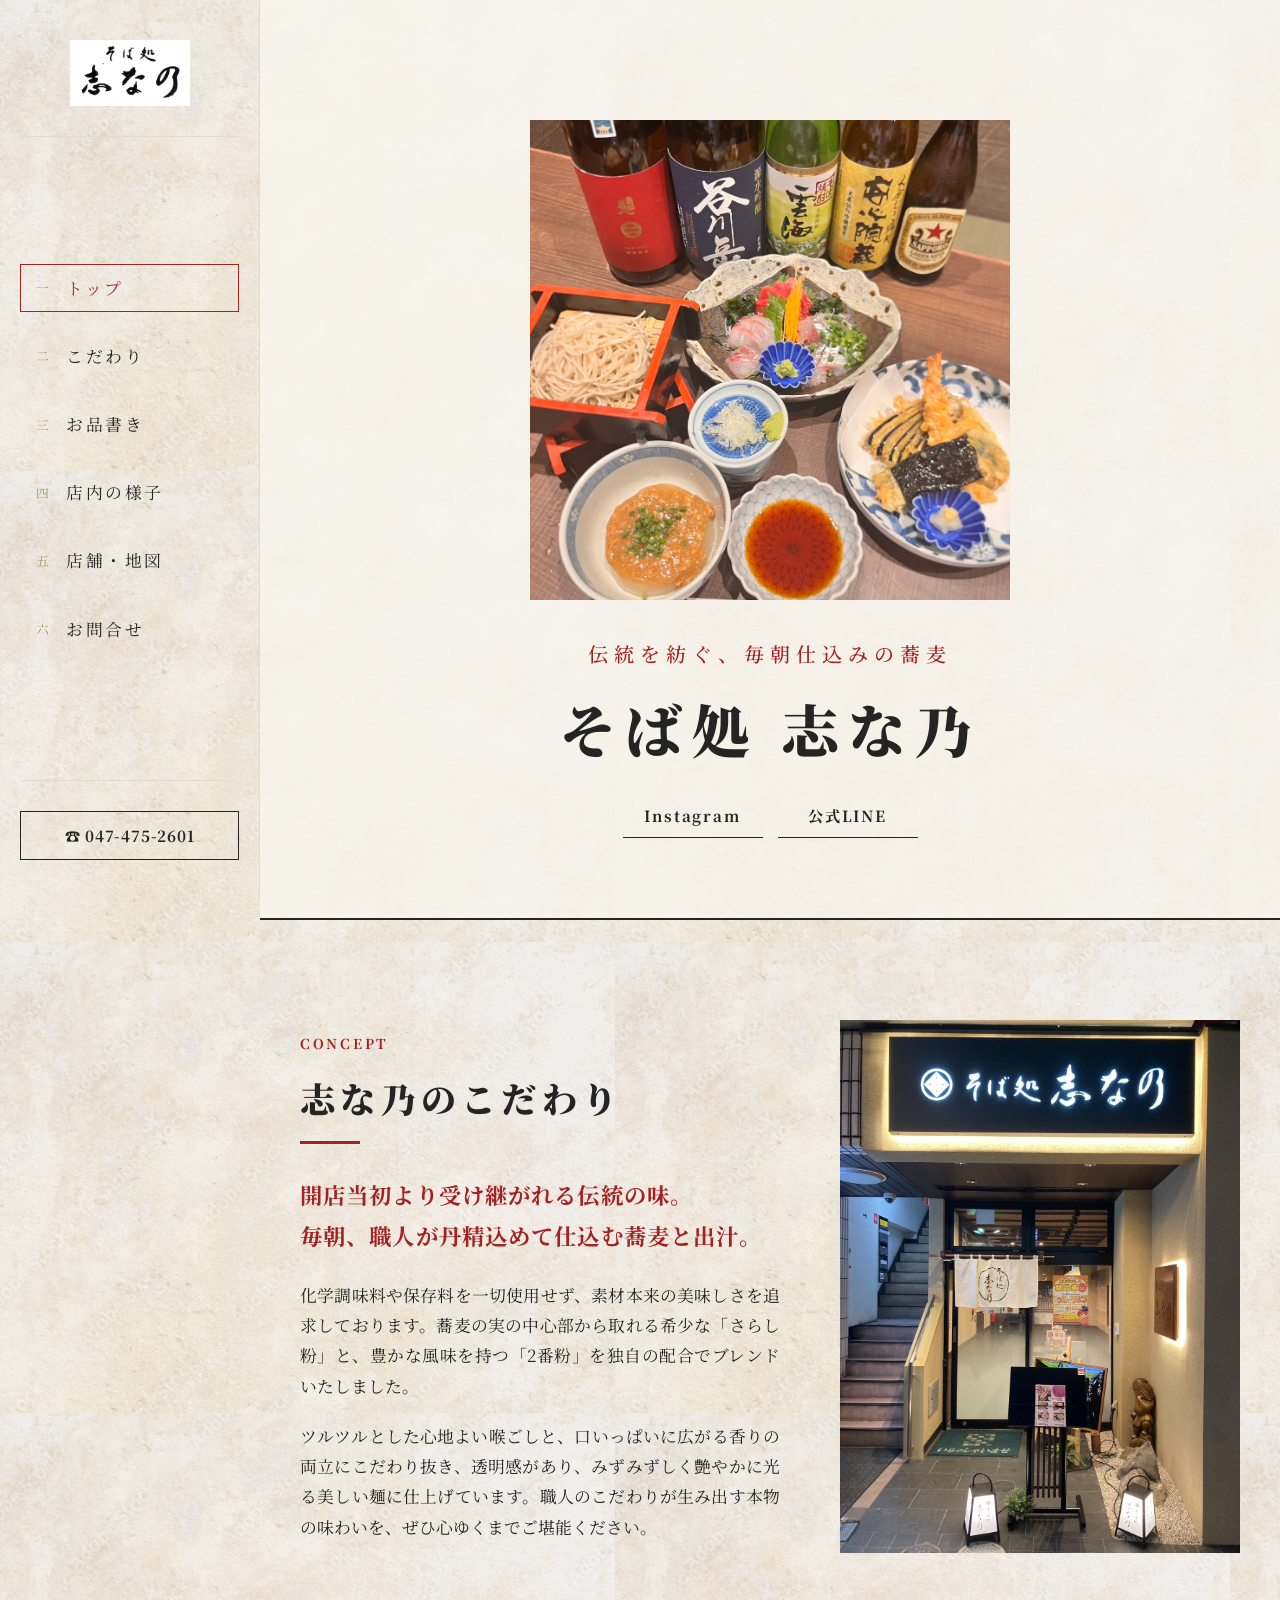
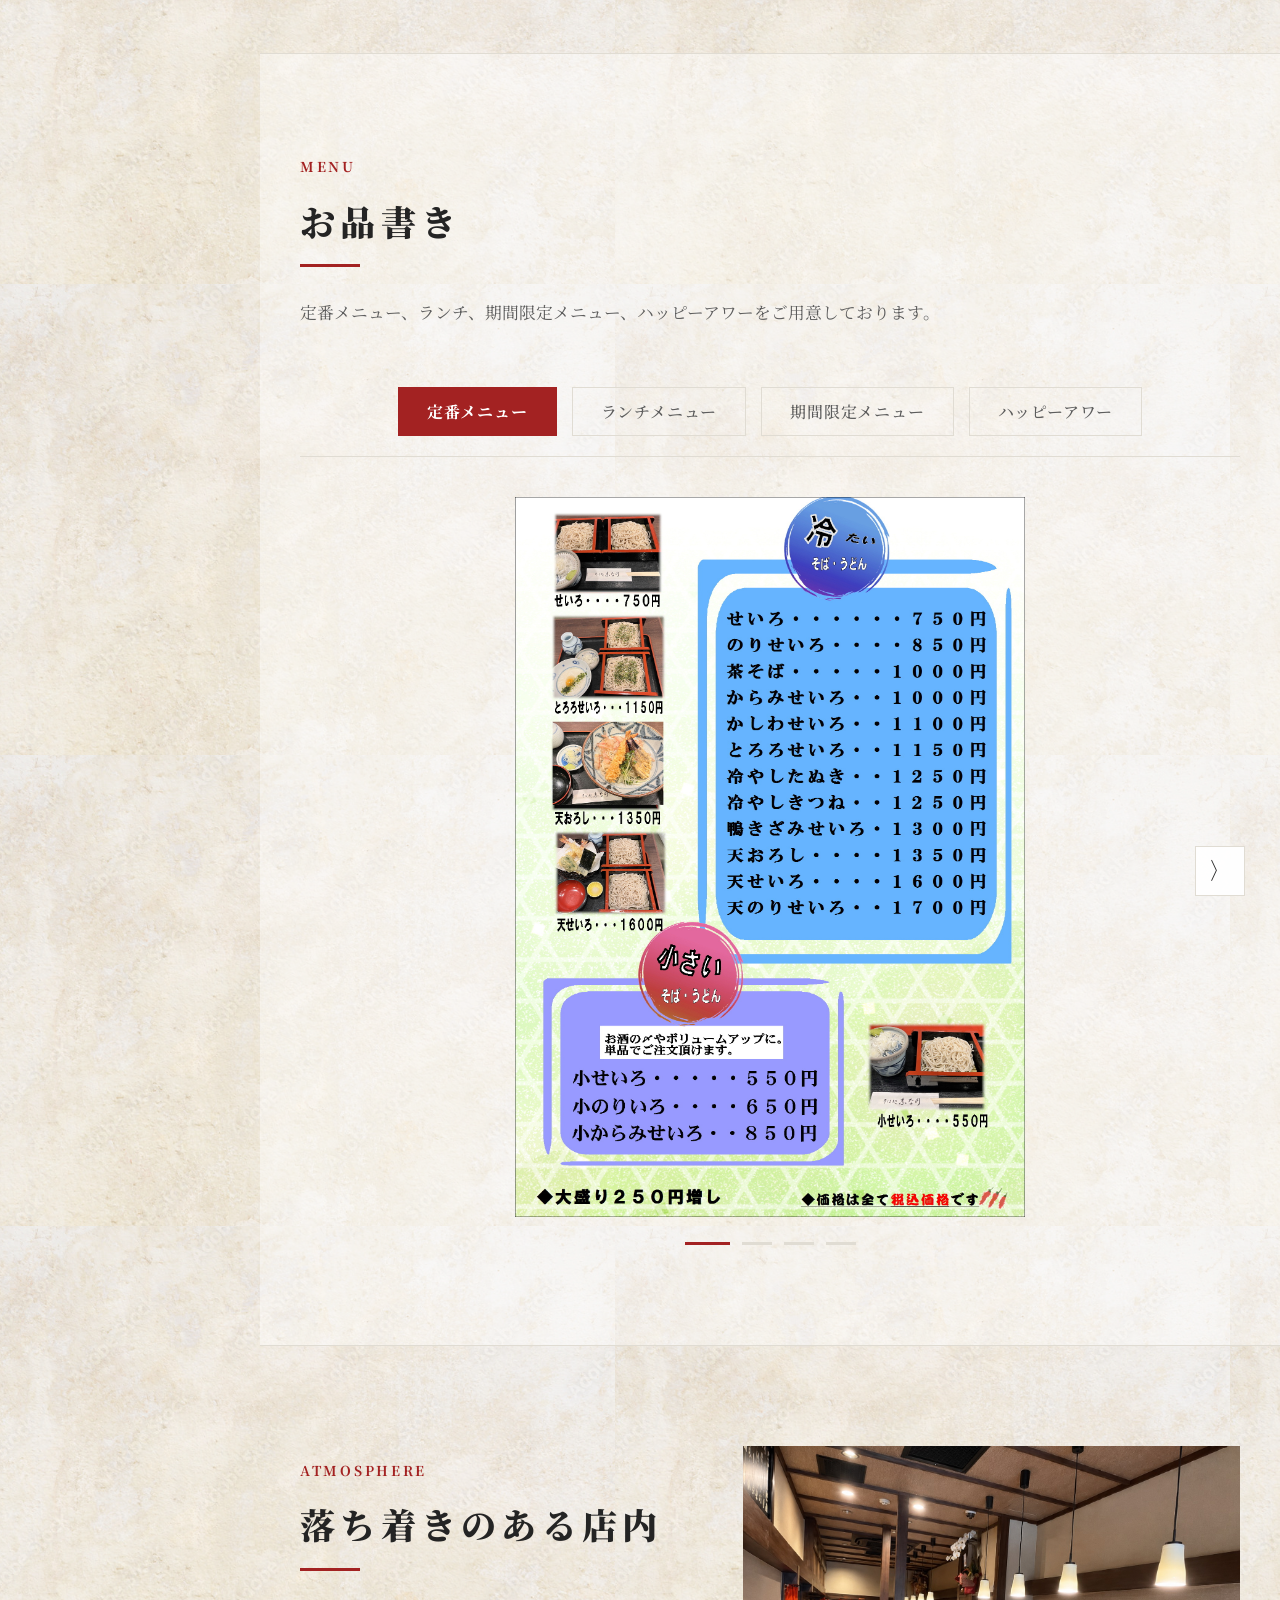
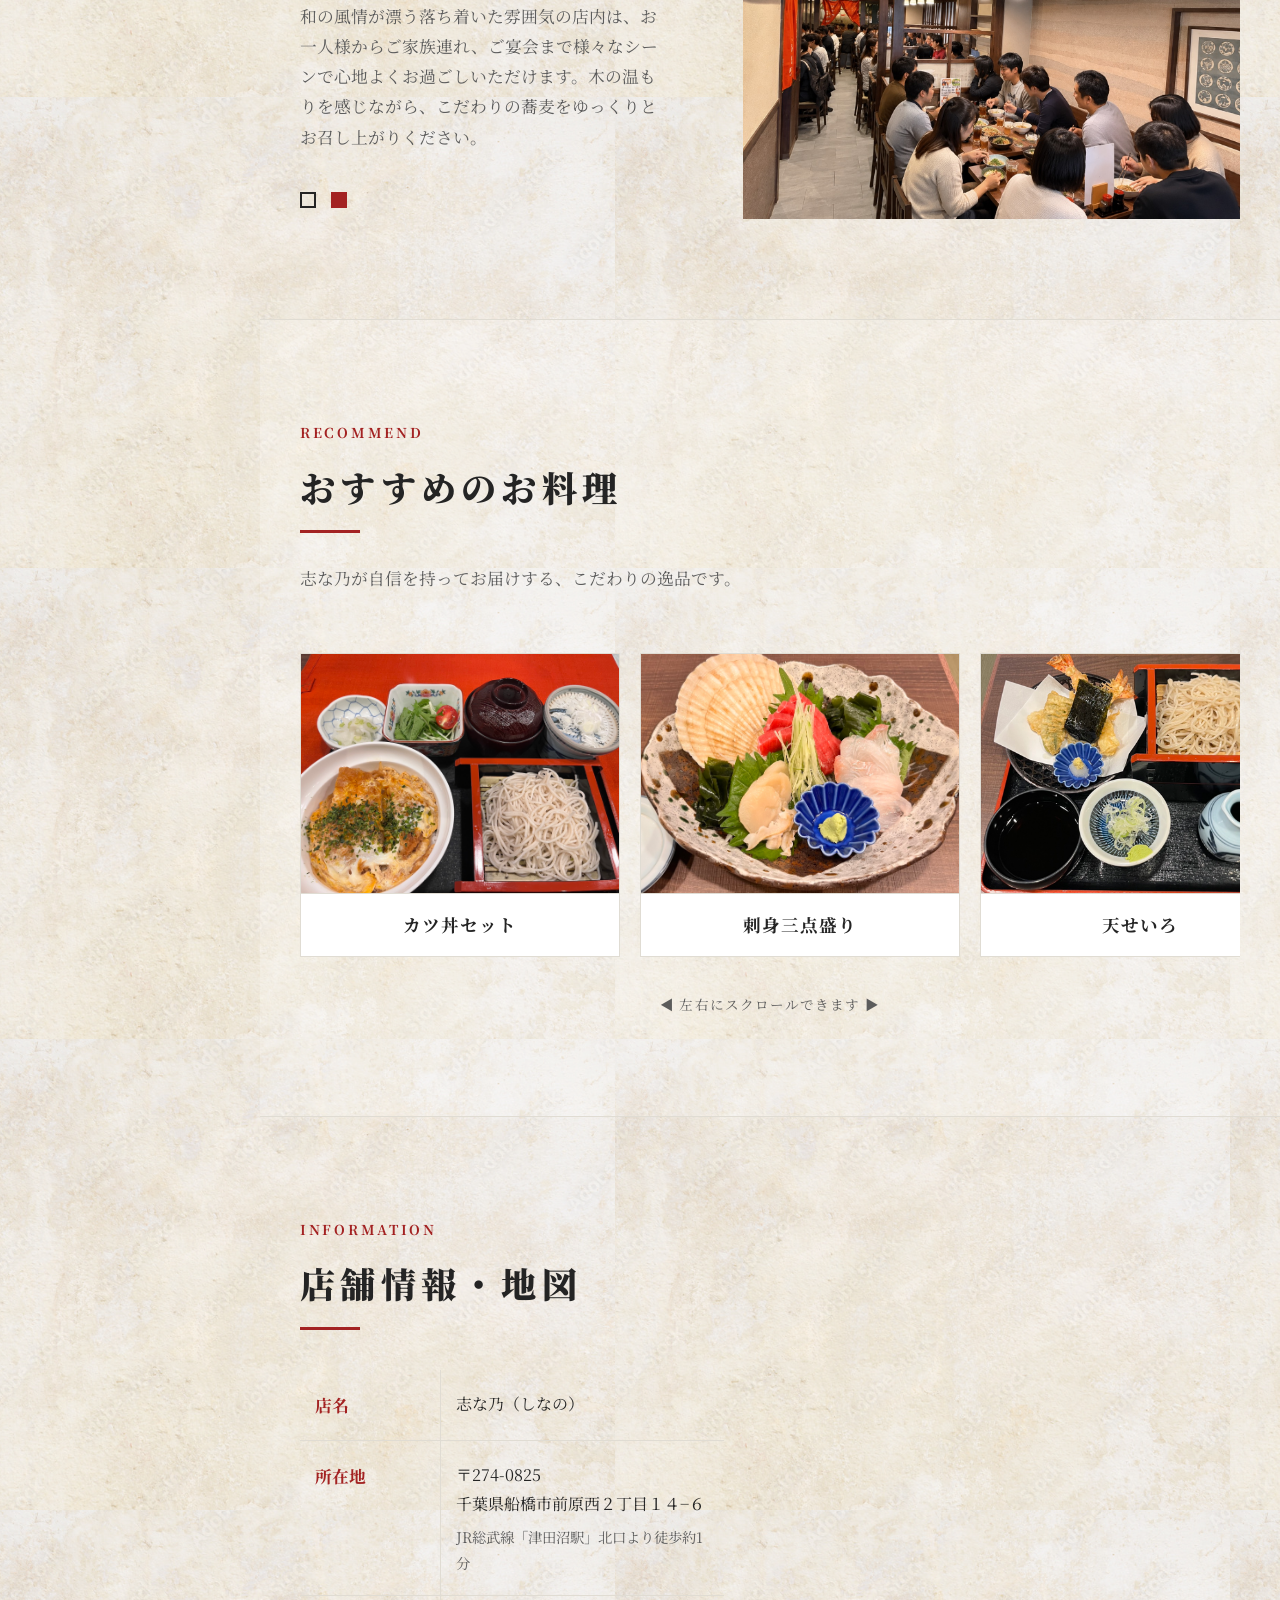
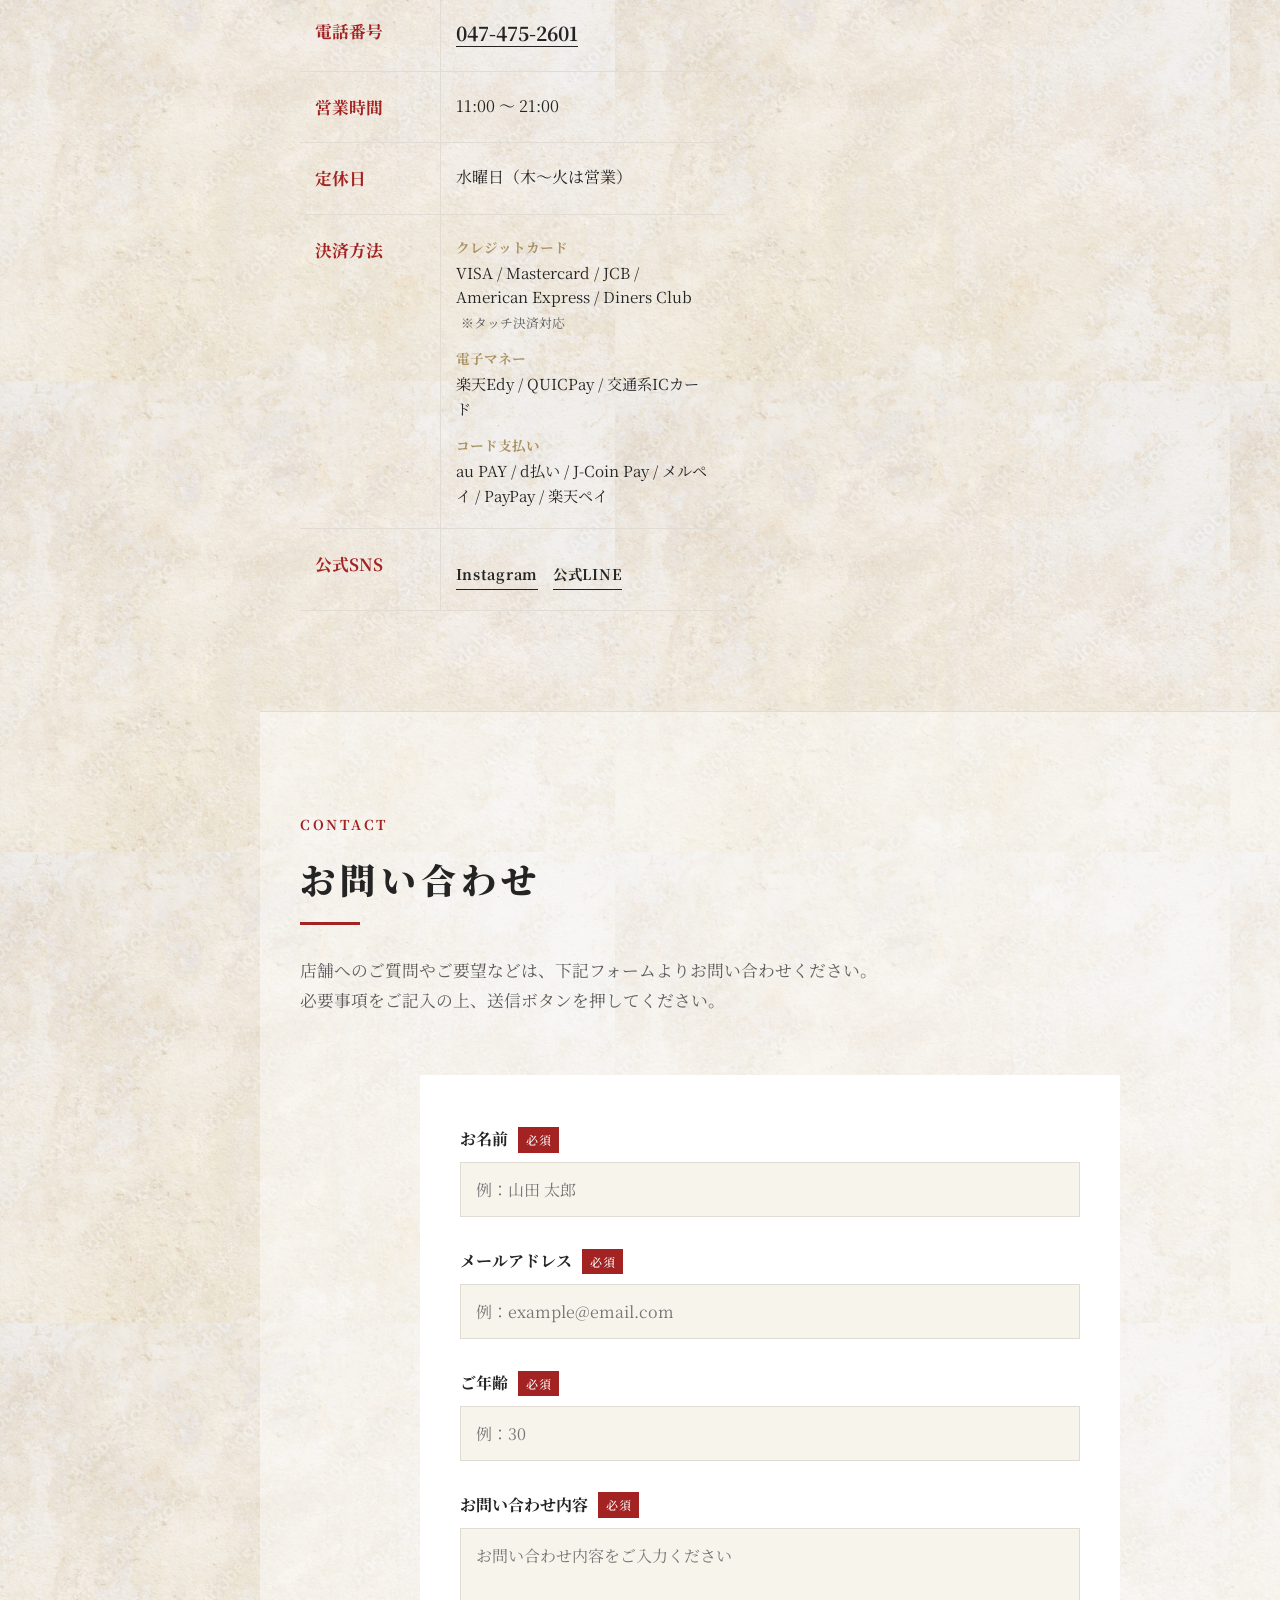
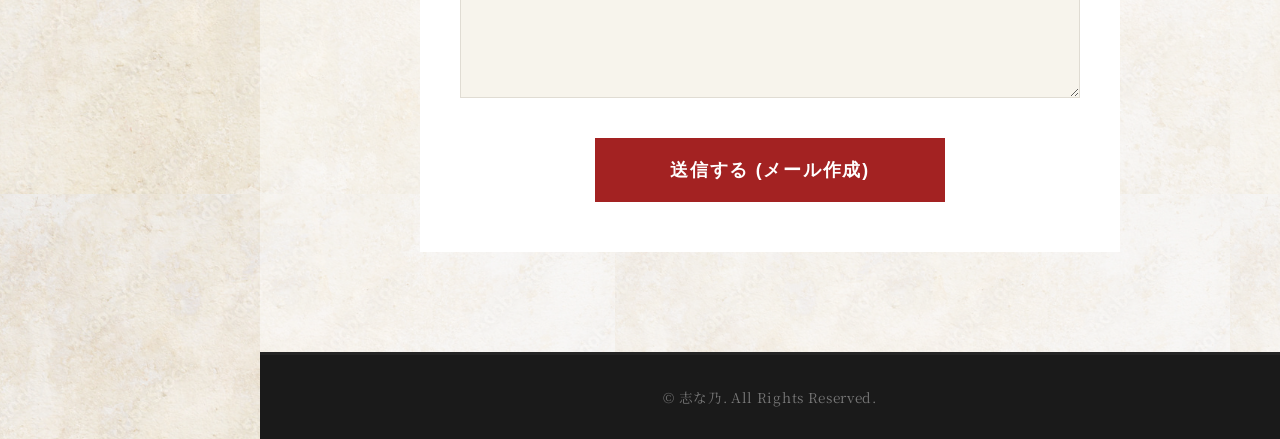
==== commit cf382cdc: "docs: お品書きセクションの説明テキストから拡大表示に関する説明文を削除" ====
--- a/index.html
+++ b/index.html
@@ -141,7 +141,7 @@
                 <div class="section-header">
                     <span class="section-subtitle">MENU</span>
                     <h2 class="section-title">お品書き</h2>
-                    <p class="section-intro">定番メニュー、ランチ、期間限定メニュー、ハッピーアワーをご用意しております。<br>（メニュー画像をタップすると拡大してご覧いただけます）</p>
+                    <p class="section-intro">定番メニュー、ランチ、期間限定メニュー、ハッピーアワーをご用意しております。</p>
                 </div>
 
                 <!-- Menu Tabs -->
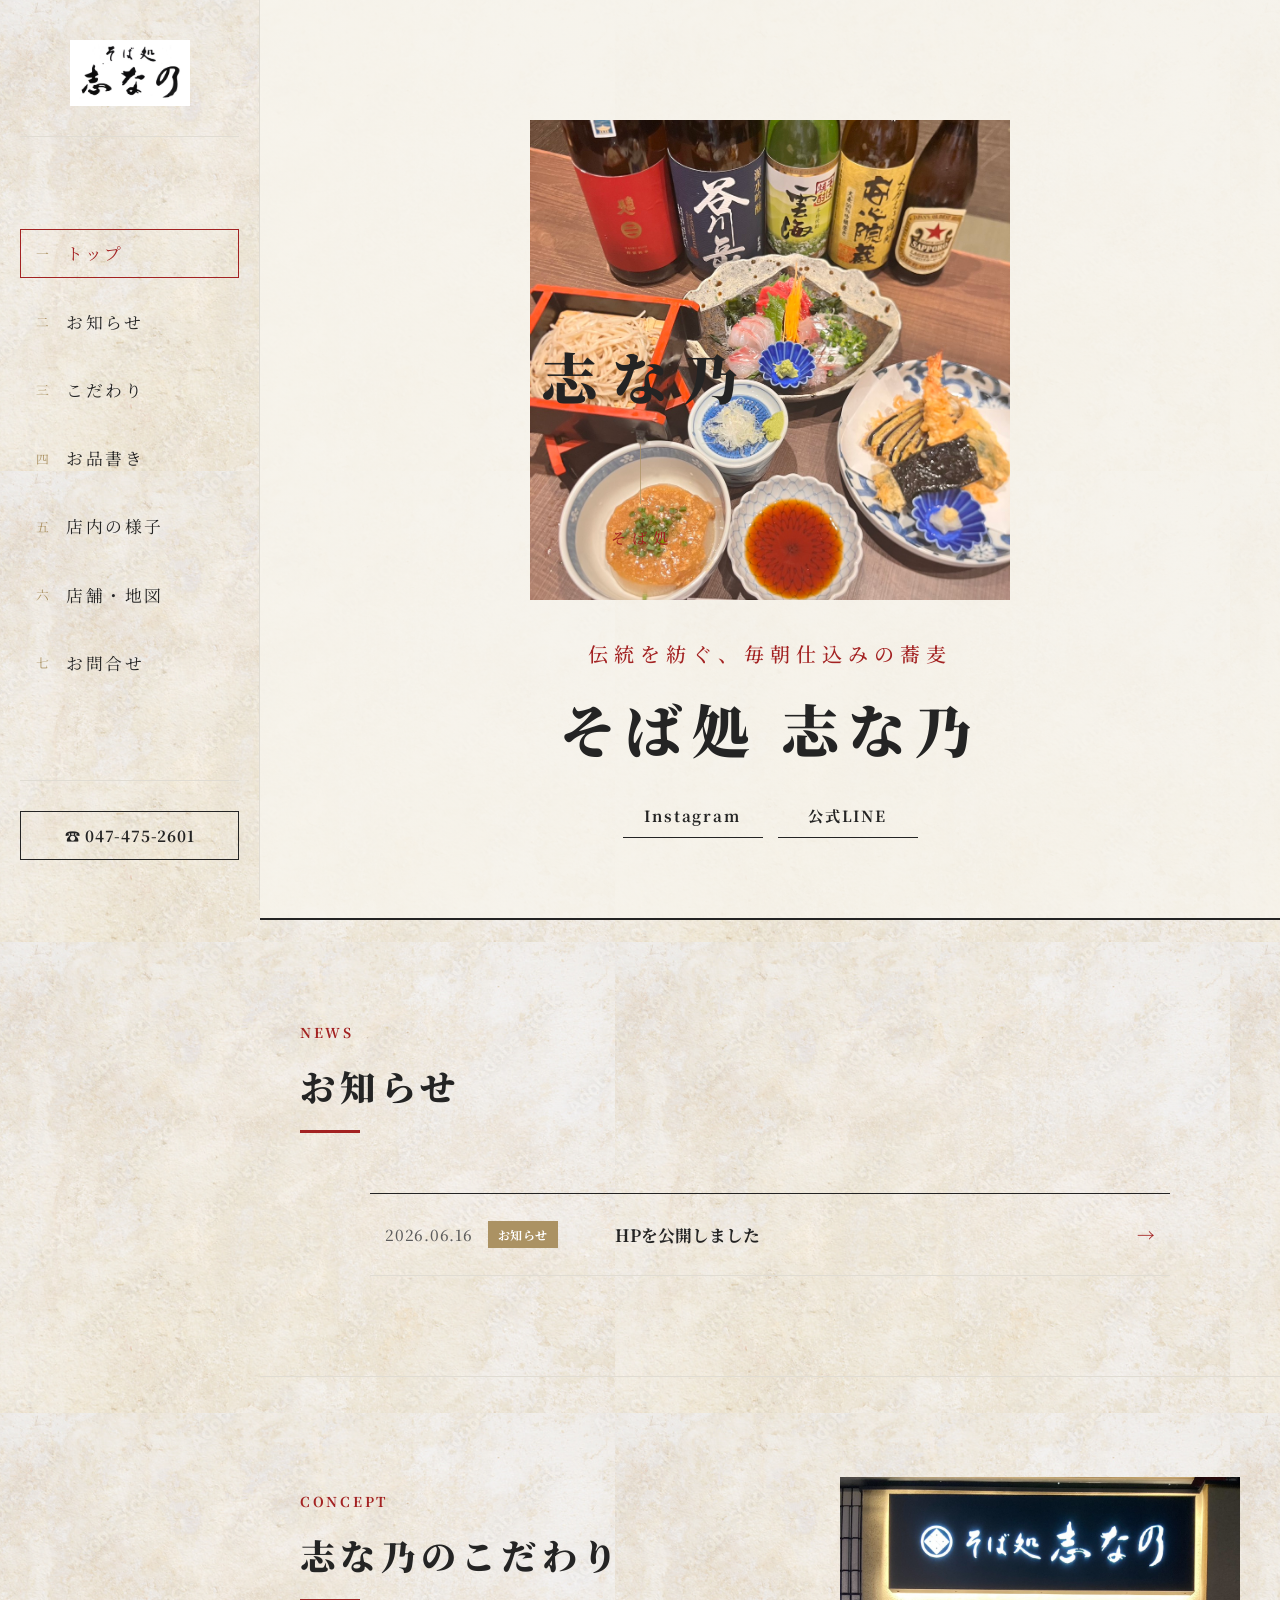
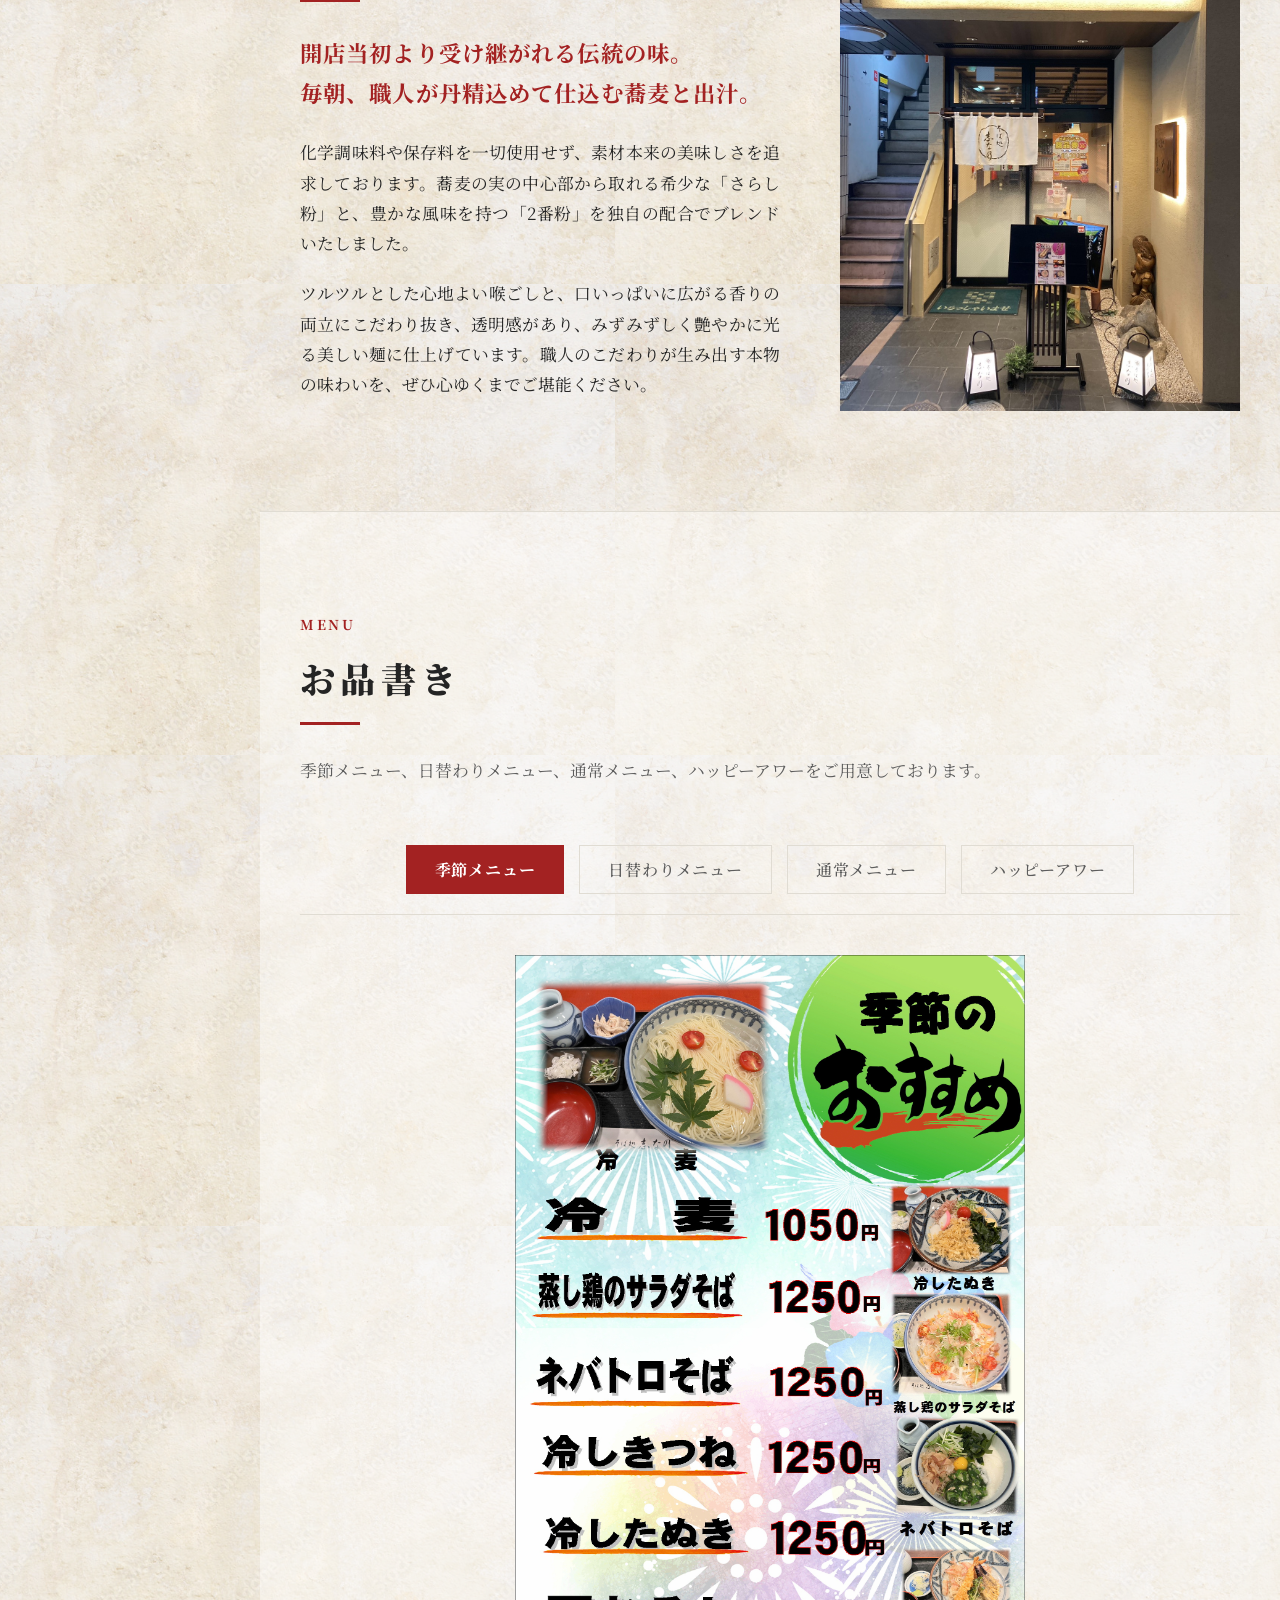
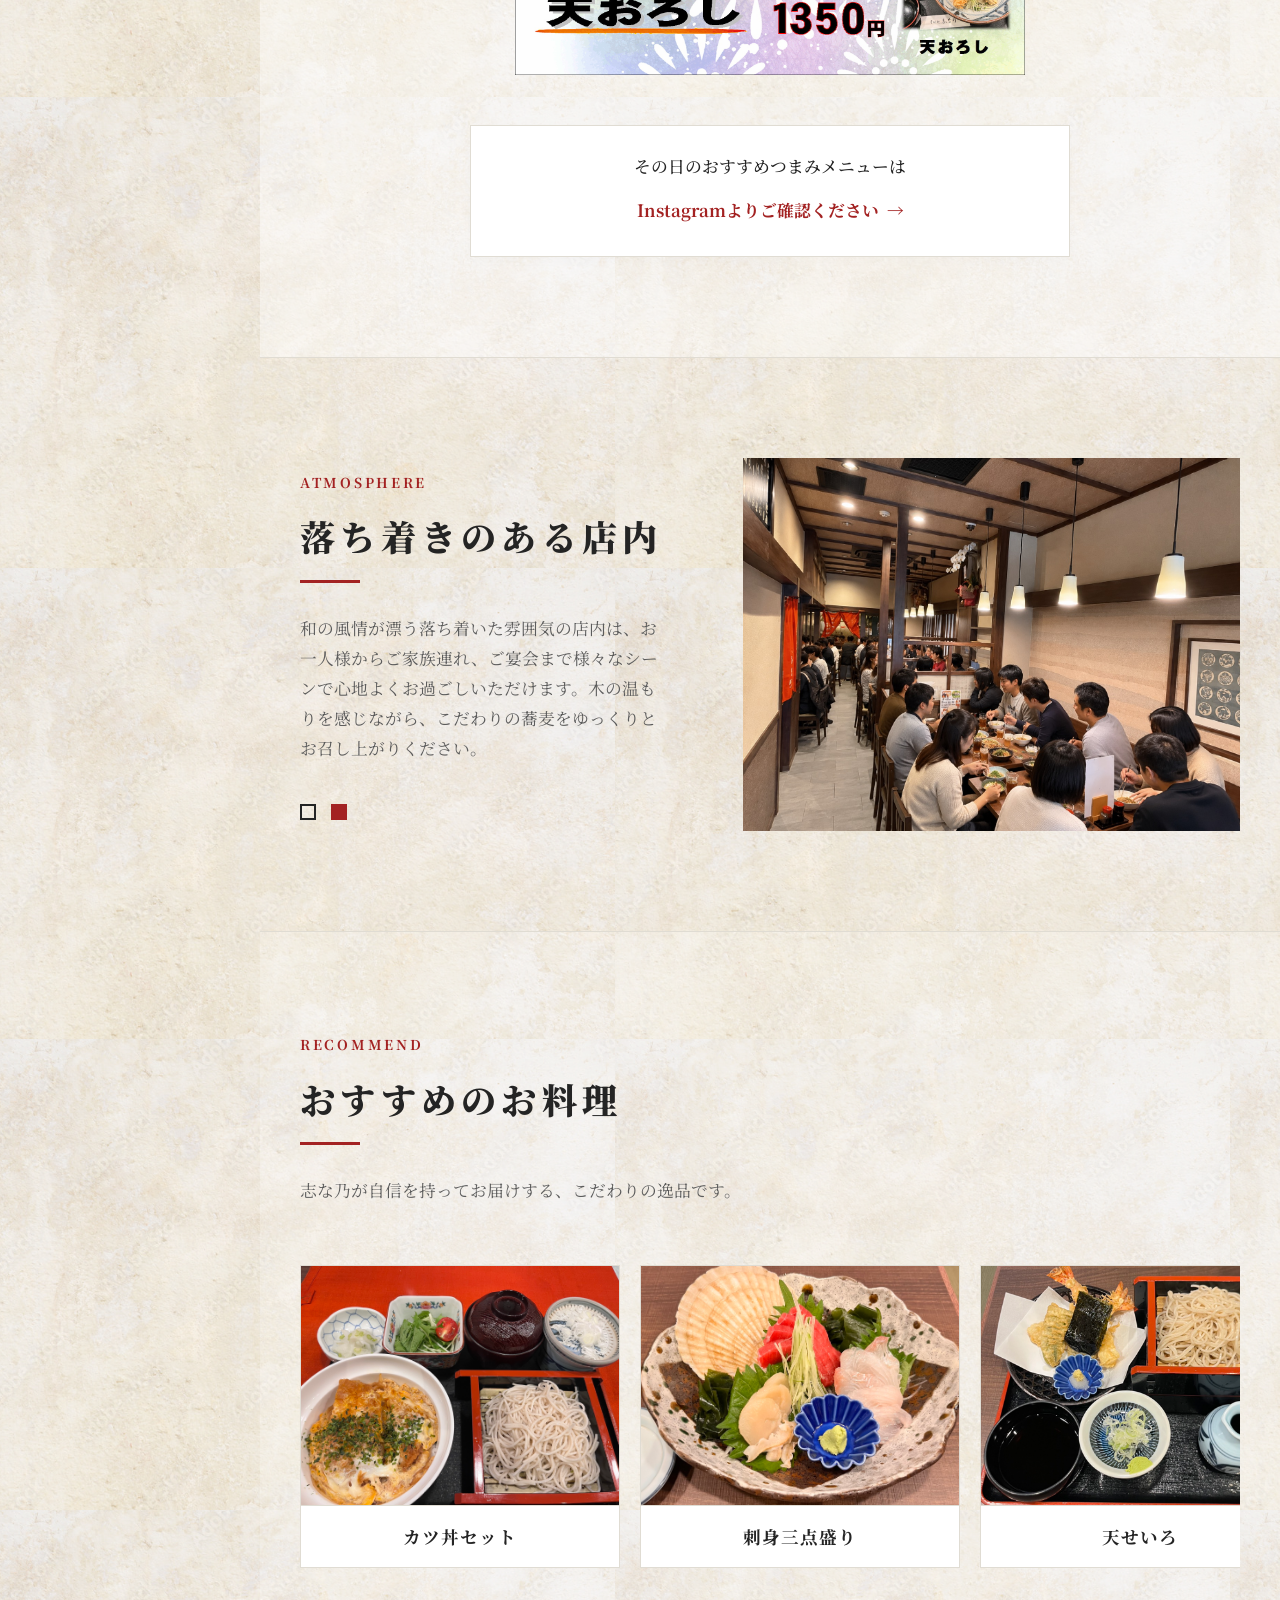
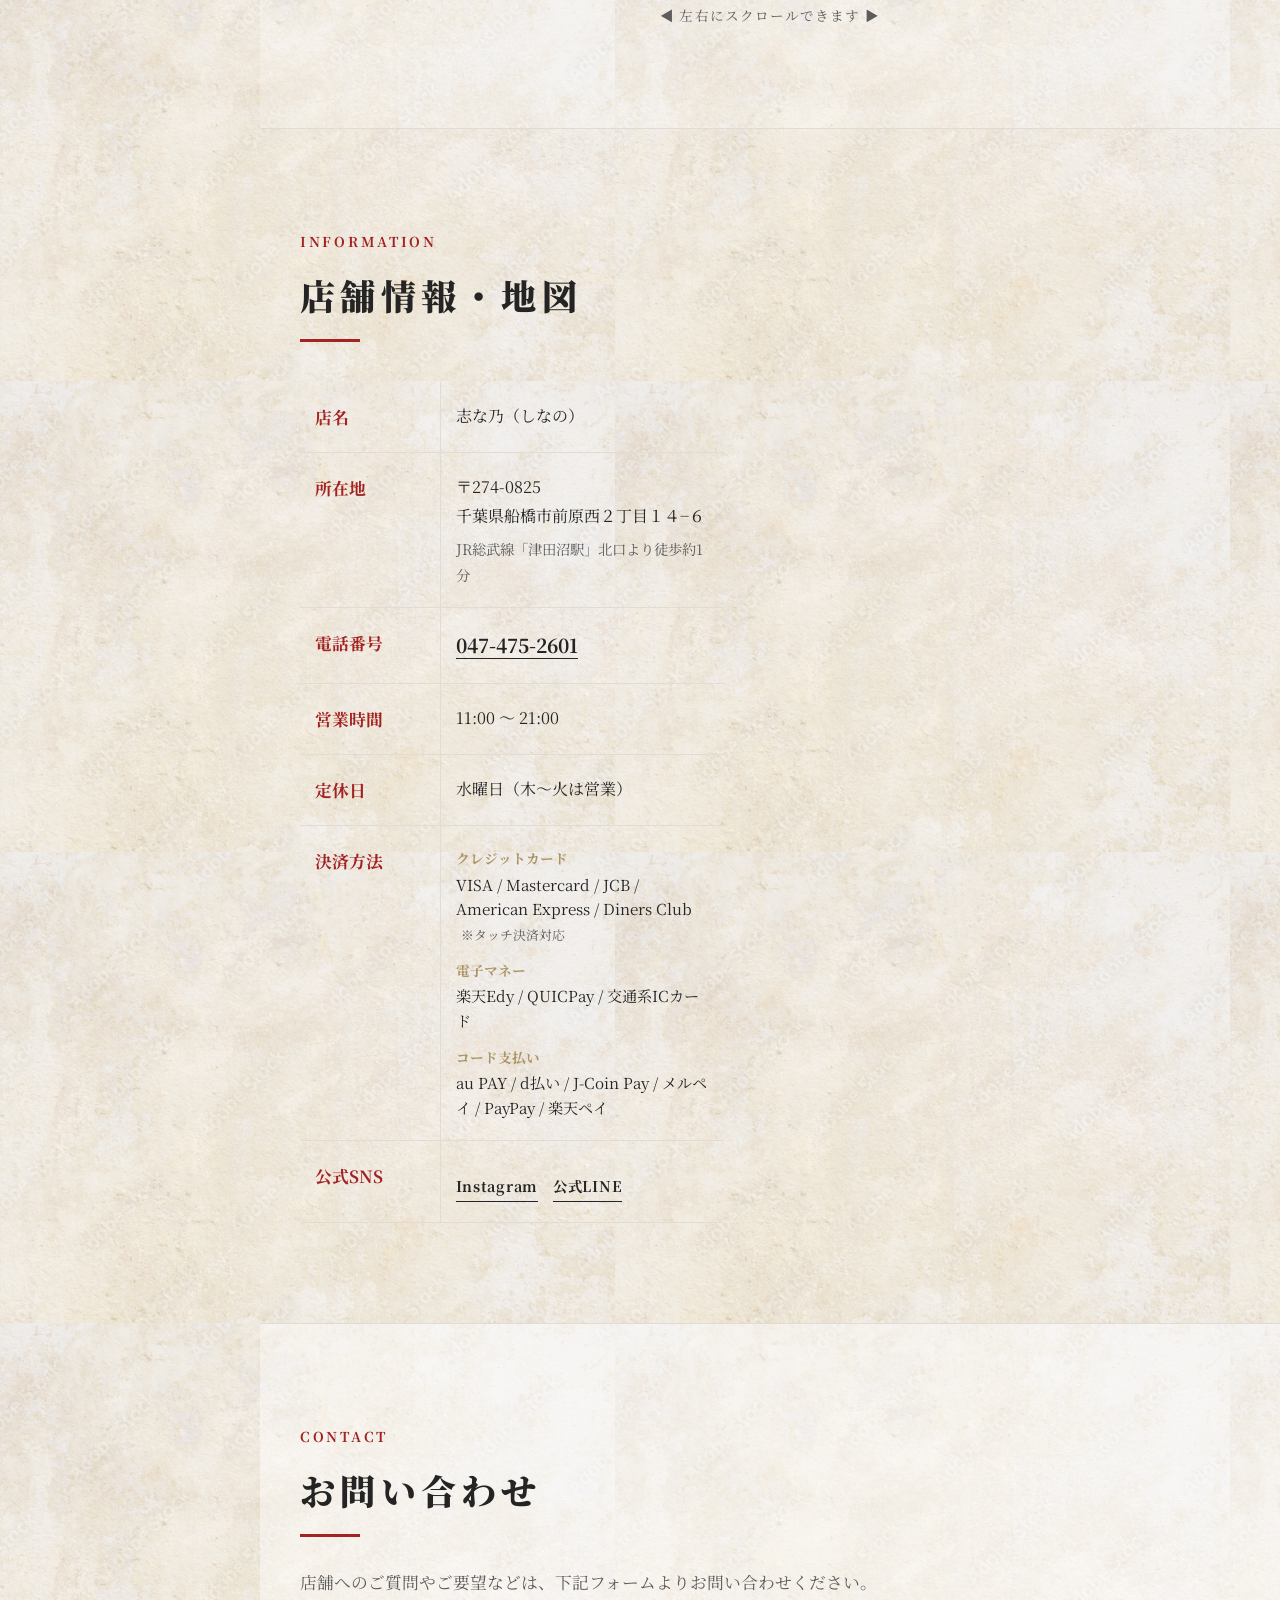
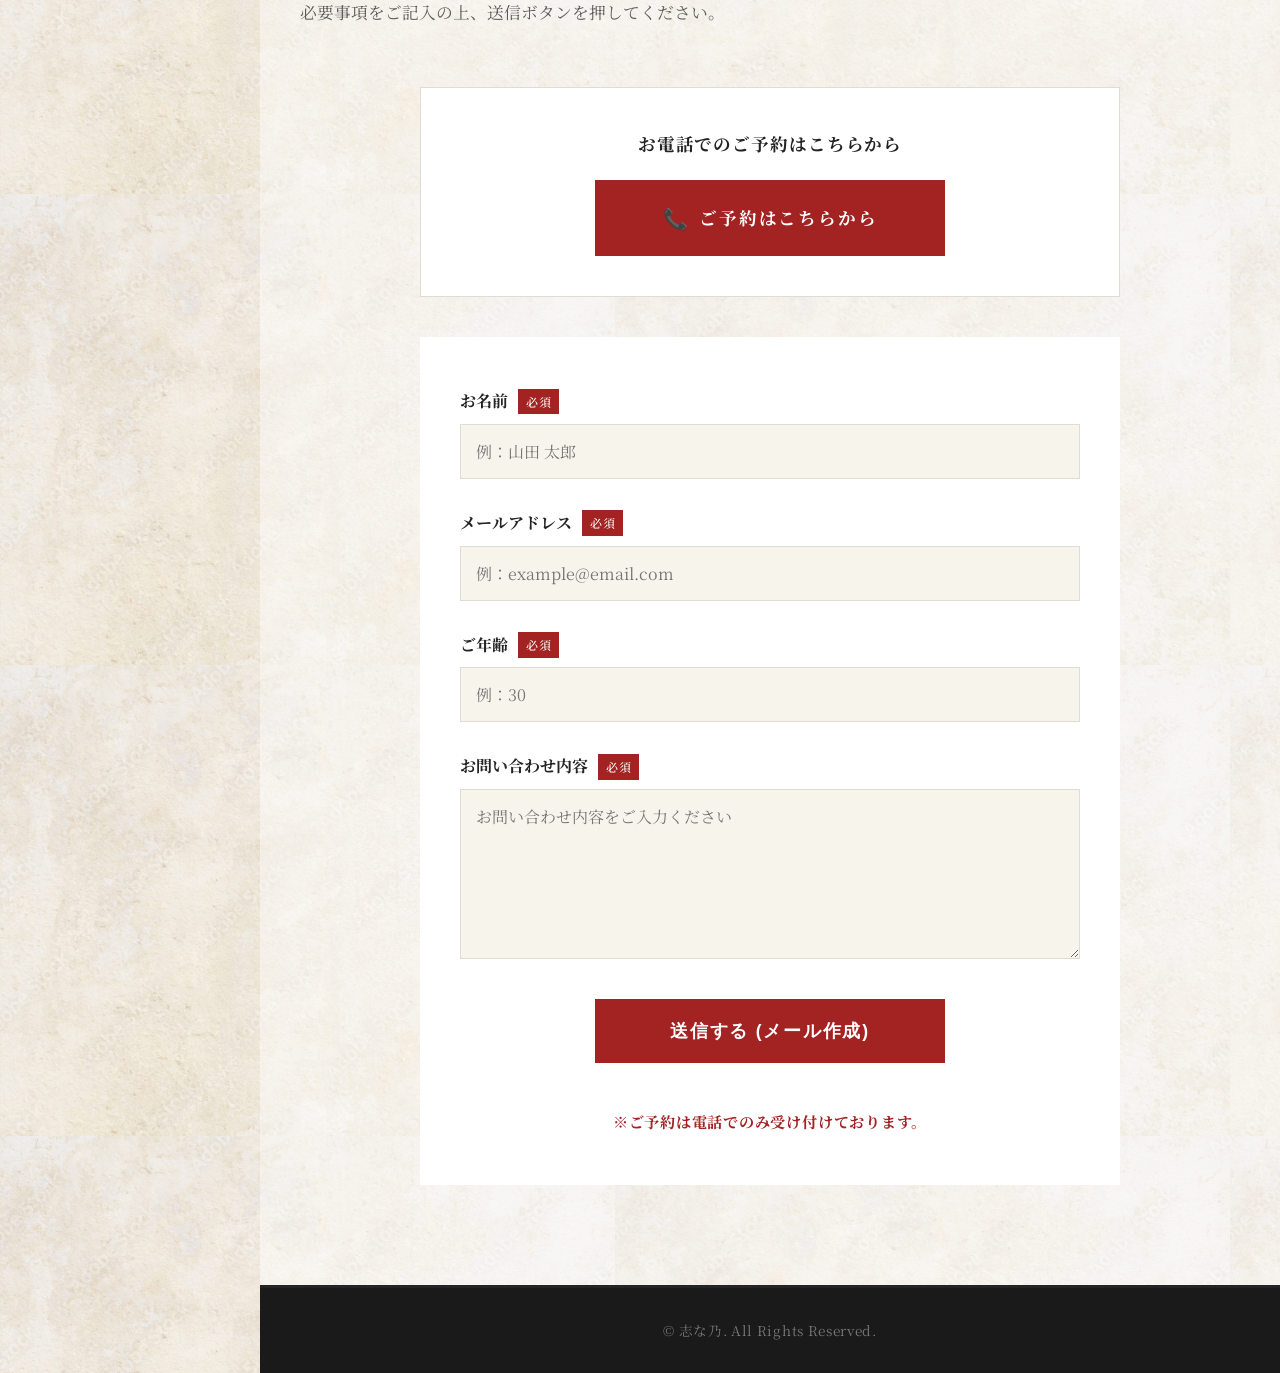
==== commit 30cda48d: "Update menu order, add Instagram note, booking section, and News section/detail page" ====
--- a/index.html
+++ b/index.html
@@ -51,6 +51,7 @@
         </div>
         <ul>
             <li><a href="#home" class="mobile-nav-link">トップ</a></li>
+            <li><a href="#news" class="mobile-nav-link">お知らせ</a></li>
             <li><a href="#concept" class="mobile-nav-link">こだわり</a></li>
             <li><a href="#menu" class="mobile-nav-link">お品書き</a></li>
             <li><a href="#gallery" class="mobile-nav-link">店内の様子</a></li>
@@ -73,11 +74,12 @@
         <nav class="sidebar-nav">
             <ul>
                 <li><a href="#home" class="sidebar-link active"><span class="nav-num">一</span><span class="nav-txt">トップ</span></a></li>
-                <li><a href="#concept" class="sidebar-link"><span class="nav-num">二</span><span class="nav-txt">こだわり</span></a></li>
-                <li><a href="#menu" class="sidebar-link"><span class="nav-num">三</span><span class="nav-txt">お品書き</span></a></li>
-                <li><a href="#gallery" class="sidebar-link"><span class="nav-num">四</span><span class="nav-txt">店内の様子</span></a></li>
-                <li><a href="#info" class="sidebar-link"><span class="nav-num">五</span><span class="nav-txt">店舗・地図</span></a></li>
-                <li><a href="#contact" class="sidebar-link"><span class="nav-num">六</span><span class="nav-txt">お問合せ</span></a></li>
+                <li><a href="#news" class="sidebar-link"><span class="nav-num">二</span><span class="nav-txt">お知らせ</span></a></li>
+                <li><a href="#concept" class="sidebar-link"><span class="nav-num">三</span><span class="nav-txt">こだわり</span></a></li>
+                <li><a href="#menu" class="sidebar-link"><span class="nav-num">四</span><span class="nav-txt">お品書き</span></a></li>
+                <li><a href="#gallery" class="sidebar-link"><span class="nav-num">五</span><span class="nav-txt">店内の様子</span></a></li>
+                <li><a href="#info" class="sidebar-link"><span class="nav-num">六</span><span class="nav-txt">店舗・地図</span></a></li>
+                <li><a href="#contact" class="sidebar-link"><span class="nav-num">七</span><span class="nav-txt">お問合せ</span></a></li>
             </ul>
         </nav>
         <div class="sidebar-footer">
@@ -112,6 +114,31 @@
             </div>
         </section>
 
+        <!-- News Section -->
+        <section id="news" class="news-section section-padding">
+            <div class="section-container">
+                <div class="section-header">
+                    <span class="section-subtitle">NEWS</span>
+                    <h2 class="section-title">お知らせ</h2>
+                </div>
+                
+                <div class="news-list fade-in">
+                    <!-- News Item 1 -->
+                    <article class="news-item">
+                        <a href="news-detail-1.html" class="news-link">
+                            <div class="news-meta">
+                                <time datetime="2026-06-16" class="news-date">2026.06.16</time>
+                                <span class="news-category">お知らせ</span>
+                            </div>
+                            <h3 class="news-item-title">
+                                HPを公開しました<span class="news-arrow">→</span>
+                            </h3>
+                        </a>
+                    </article>
+                </div>
+            </div>
+        </section>
+
         <!-- Concept Section -->
         <section id="concept" class="concept-section section-padding">
             <div class="section-container">
@@ -141,42 +168,60 @@
                 <div class="section-header">
                     <span class="section-subtitle">MENU</span>
                     <h2 class="section-title">お品書き</h2>
-                    <p class="section-intro">定番メニュー、ランチ、期間限定メニュー、ハッピーアワーをご用意しております。</p>
+                    <p class="section-intro">季節メニュー、日替わりメニュー、通常メニュー、ハッピーアワーをご用意しております。</p>
                 </div>
 
                 <!-- Menu Tabs -->
                 <div class="menu-tabs fade-in">
-                    <button class="menu-tab-btn active" data-tab="classic">定番メニュー</button>
-                    <button class="menu-tab-btn" data-tab="lunch">ランチメニュー</button>
-                    <button class="menu-tab-btn" data-tab="limited">期間限定メニュー</button>
+                    <button class="menu-tab-btn active" data-tab="limited">季節メニュー</button>
+                    <button class="menu-tab-btn" data-tab="lunch">日替わりメニュー</button>
+                    <button class="menu-tab-btn" data-tab="classic">通常メニュー</button>
                     <button class="menu-tab-btn" data-tab="happyhour">ハッピーアワー</button>
                 </div>
 
                 <!-- Menu Tab Contents -->
                 <div class="menu-tab-content-wrap fade-in">
-                    <!-- 定番メニュー (Classic Menu) -->
-                    <div class="menu-tab-content active" id="menu-classic">
+                    <!-- 季節メニュー (Seasonal Menu) -->
+                    <div class="menu-tab-content active" id="menu-limited">
+                        <div class="menu-single-image">
+                            <div class="menu-image-container">
+                                <img src="img/期間限定.png" alt="季節メニュー" class="menu-img-zoomable">
+                            </div>
+                        </div>
+                    </div>
+
+                    <!-- 日替わりメニュー (Daily Menu) -->
+                    <div class="menu-tab-content" id="menu-lunch">
+                        <div class="menu-single-image">
+                            <div class="menu-image-container">
+                                <img src="img/ランチ.png" alt="日替わりメニュー" class="menu-img-zoomable">
+                            </div>
+                        </div>
+                    </div>
+
+                    <!-- 通常メニュー (Regular Menu) -->
+                    <div class="menu-tab-content" id="menu-classic">
                         <div class="menu-carousel">
                             <div class="menu-carousel-track-container">
                                 <ul class="menu-carousel-track">
                                     <li class="menu-carousel-slide current-slide">
                                         <div class="menu-image-container">
-                                            <img src="img/定番メニュー1.png" alt="定番メニュー 1" class="menu-img-zoomable">
+                                            <img src="img/定番メニュー1.png" alt="通常メニュー 1" class="menu-img-zoomable">
                                         </div>
                                     </li>
                                     <li class="menu-carousel-slide">
                                         <div class="menu-image-container">
-                                            <img src="img/定番メニュー2.png" alt="定番メニュー 2" class="menu-img-zoomable">
+                                            <img src="img/定番メニュー2.png" alt="通常メニュー 2" class="menu-img-zoomable">
                                         </div>
                                     </li>
                                     <li class="menu-carousel-slide">
                                         <div class="menu-image-container">
-                                            <img src="img/定番メニュー3.png" alt="定番メニュー 3" class="menu-img-zoomable">
+                                            <img src="img/定番メニュー3.png" alt="通常メニュー 3" class="menu-img-zoomable">
                                         </div>
                                     </li>
                                     <li class="menu-carousel-slide">
                                         <div class="menu-image-container">
-                                            <img src="img/定番メニュー4.png" alt="定番メニュー 4" class="menu-img-zoomable">
+                                            <img src="img/定番メニュー4.png" alt="通常メニュー 4" class="menu-img-zoomable">
                                         </div>
                                     </li>
                                 </ul>
@@ -192,24 +237,6 @@
                         </div>
                     </div>
 
-                    <!-- ランチメニュー (Lunch Menu) -->
-                    <div class="menu-tab-content" id="menu-lunch">
-                        <div class="menu-single-image">
-                            <div class="menu-image-container">
-                                <img src="img/ランチ.png" alt="ランチメニュー" class="menu-img-zoomable">
-                            </div>
-                        </div>
-                    </div>
-
-                    <!-- 期間限定メニュー (Limited Menu) -->
-                    <div class="menu-tab-content" id="menu-limited">
-                        <div class="menu-single-image">
-                            <div class="menu-image-container">
-                                <img src="img/期間限定.png" alt="期間限定メニュー" class="menu-img-zoomable">
-                            </div>
-                        </div>
-                    </div>
-
                     <!-- ハッピーアワー (Happy Hour) -->
                     <div class="menu-tab-content" id="menu-happyhour">
                         <div class="menu-single-image">
@@ -218,6 +245,16 @@
                             </div>
                         </div>
                     </div>
+                </div>
+
+                <!-- Instagram Link Announcement -->
+                <div class="menu-instagram-note fade-in">
+                    <p class="instagram-note-text">
+                        その日のおすすめつまみメニューは<br class="mobile-br">
+                        <a href="https://www.instagram.com/soba_shinano/" target="_blank" rel="noopener noreferrer" class="instagram-link">
+                            Instagramよりご確認ください <span class="arrow-right">→</span>
+                        </a>
+                    </p>
                 </div>
             </div>
         </section>
@@ -402,6 +439,14 @@
                     <p class="section-intro">店舗へのご質問やご要望などは、下記フォームよりお問い合わせください。<br>必要事項をご記入の上、送信ボタンを押してください。</p>
                 </div>
 
+                <!-- Reservation Box -->
+                <div class="reservation-wrap fade-in">
+                    <p class="reservation-text">お電話でのご予約はこちらから</p>
+                    <a href="tel:047-475-2601" class="reservation-btn">
+                        <span class="btn-tel-icon">📞</span>ご予約はこちらから
+                    </a>
+                </div>
+
                 <div class="contact-form-wrap fade-in">
                     <form id="contact-form" class="contact-form">
                         <div class="form-group">
@@ -429,6 +474,7 @@
                                 <span>送信する (メール作成)</span>
                             </button>
                         </div>
+                        <p class="form-note">※ご予約は電話でのみ受け付けております。</p>
                     </form>
                 </div>
             </div>
--- a/style.css
+++ b/style.css
@@ -1402,6 +1402,59 @@
     color: var(--color-accent-red);
 }
 
+.form-note {
+    text-align: center;
+    font-size: 0.95rem;
+    color: var(--color-accent-red);
+    font-weight: 700;
+    margin-top: 15px;
+    letter-spacing: 0.05em;
+}
+
+/* 予約ボックス */
+.reservation-wrap {
+    max-width: 700px;
+    margin: 0 auto 40px;
+    background-color: var(--color-bg-card);
+    border: 1px solid var(--color-border-light);
+    padding: 40px;
+    text-align: center;
+}
+
+.reservation-text {
+    font-size: 1.1rem;
+    font-weight: 700;
+    color: var(--color-text-main);
+    margin-bottom: 20px;
+    letter-spacing: 0.05em;
+}
+
+.reservation-btn {
+    display: inline-flex;
+    align-items: center;
+    justify-content: center;
+    width: 100%;
+    max-width: 350px;
+    background-color: var(--color-accent-red);
+    color: #ffffff;
+    border: 2px solid var(--color-accent-red);
+    font-size: 1.1rem;
+    font-weight: 700;
+    padding: 18px 40px;
+    letter-spacing: 0.1em;
+    transition: all 0.3s ease;
+    gap: 10px;
+}
+
+.reservation-btn:hover {
+    background-color: transparent;
+    color: var(--color-accent-red);
+}
+
+.btn-tel-icon {
+    font-size: 1.25rem;
+}
+
 /* --------------------------------------------------------------------------
    11. フッター (Footer)
    -------------------------------------------------------------------------- */
@@ -1481,6 +1534,259 @@
     letter-spacing: 0.05em;
 }
 
+/* お品書き下部のInstagram案内 */
+.menu-instagram-note {
+    text-align: center;
+    margin-top: 50px;
+    padding: 25px 20px;
+    background-color: var(--color-bg-card);
+    border: 1px solid var(--color-border-light);
+    max-width: 600px;
+    margin-left: auto;
+    margin-right: auto;
+    box-shadow: 0 4px 12px rgba(0, 0, 0, 0.02);
+}
+
+.instagram-note-text {
+    font-size: 1.05rem;
+    font-weight: 500;
+    color: var(--color-text-main);
+    margin: 0;
+    line-height: 1.8;
+}
+
+.instagram-link {
+    display: inline-flex;
+    align-items: center;
+    justify-content: center;
+    margin-top: 10px;
+    color: var(--color-accent-red);
+    font-weight: 700;
+    text-decoration: none;
+    border-bottom: 2px solid transparent;
+    transition: all 0.3s ease;
+    padding: 4px 8px;
+    gap: 8px;
+}
+
+.instagram-link:hover {
+    color: var(--color-accent-gold);
+    border-bottom-color: var(--color-accent-gold);
+    transform: translateY(-1px);
+}
+
+.instagram-link .insta-icon {
+    font-size: 1.2rem;
+}
+
+.instagram-link .arrow-right {
+    transition: transform 0.3s ease;
+}
+
+.instagram-link:hover .arrow-right {
+    transform: translateX(4px);
+}
+
+/* --------------------------------------------------------------------------
+   5.5. お知らせセクション (News)
+   -------------------------------------------------------------------------- */
+.news-section {
+    border-bottom: 1px solid var(--color-border-light);
+}
+
+.news-list {
+    max-width: 800px;
+    margin: 0 auto;
+    border-top: 1px solid var(--color-border);
+    max-height: 380px; /* 約3〜4記事分の高さに固定 */
+    overflow-y: auto;
+    scrollbar-width: thin;
+    scrollbar-color: var(--color-accent-gold) transparent;
+}
+
+/* お知らせエリア専用スクロールバー */
+.news-list::-webkit-scrollbar {
+    width: 6px;
+}
+
+.news-list::-webkit-scrollbar-track {
+    background: transparent;
+}
+
+.news-list::-webkit-scrollbar-thumb {
+    background: var(--color-accent-gold);
+}
+
+.news-item {
+    border-bottom: 1px solid var(--color-border-light);
+}
+
+.news-link {
+    display: flex;
+    flex-direction: row;
+    align-items: center;
+    padding: 25px 15px;
+    gap: 30px;
+    transition: all 0.3s ease;
+}
+
+.news-link:hover {
+    background-color: rgba(163, 34, 34, 0.03); /* 朱赤の非常に薄い背景 */
+}
+
+.news-meta {
+    display: flex;
+    align-items: center;
+    gap: 15px;
+    min-width: 200px;
+}
+
+.news-date {
+    font-size: 0.95rem;
+    font-weight: 500;
+    color: var(--color-text-sub);
+    letter-spacing: 0.05em;
+}
+
+.news-category {
+    font-size: 0.75rem;
+    font-weight: 700;
+    background-color: var(--color-accent-gold);
+    color: #ffffff;
+    padding: 3px 10px;
+    letter-spacing: 0.05em;
+}
+
+.news-item-title {
+    font-size: 1.05rem;
+    font-weight: 700;
+    color: var(--color-text-main);
+    flex: 1;
+    display: flex;
+    justify-content: space-between;
+    align-items: center;
+}
+
+.news-arrow {
+    font-size: 1.1rem;
+    color: var(--color-accent-red);
+    transition: transform 0.3s ease;
+}
+
+.news-link:hover .news-arrow {
+    transform: translateX(6px);
+}
+
+/* --------------------------------------------------------------------------
+   10.5. お知らせ詳細ページ (News Detail Page)
+   -------------------------------------------------------------------------- */
+.news-detail-body {
+    background-color: var(--color-bg-base);
+    background-image: url('img/背景.png');
+    background-repeat: repeat;
+    color: var(--color-text-main);
+}
+
+.news-detail-header {
+    padding: 30px 20px;
+    border-bottom: 1px solid var(--color-border-light);
+    background-color: #ffffff;
+    display: flex;
+    justify-content: center;
+}
+
+.news-detail-logo-wrap {
+    max-width: 120px;
+}
+
+.news-detail-logo {
+    width: 100%;
+    height: auto;
+}
+
+.news-detail-main {
+    max-width: 800px;
+    margin: 60px auto;
+    padding: 0 20px;
+}
+
+.news-detail-card {
+    background-color: #ffffff;
+    border: 1px solid var(--color-border-light);
+    padding: 50px 40px;
+    box-shadow: 0 4px 20px rgba(0, 0, 0, 0.02);
+}
+
+.news-detail-meta {
+    display: flex;
+    align-items: center;
+    gap: 15px;
+    margin-bottom: 20px;
+}
+
+.news-detail-date {
+    font-size: 0.95rem;
+    font-weight: 500;
+    color: var(--color-text-sub);
+    letter-spacing: 0.05em;
+}
+
+.news-detail-category {
+    font-size: 0.75rem;
+    font-weight: 700;
+    background-color: var(--color-accent-gold);
+    color: #ffffff;
+    padding: 3px 10px;
+    letter-spacing: 0.05em;
+}
+
+.news-detail-title {
+    font-size: 2rem;
+    font-weight: 900;
+    color: var(--color-text-main);
+    line-height: 1.4;
+    border-bottom: 2px solid var(--color-accent-red);
+    padding-bottom: 20px;
+    margin-bottom: 30px;
+    letter-spacing: 0.05em;
+}
+
+.news-detail-content {
+    font-size: 1.05rem;
+    line-height: 1.8;
+    color: var(--color-text-main);
+}
+
+.news-detail-content p {
+    margin-bottom: 25px;
+}
+
+.news-detail-content p:last-child {
+    margin-bottom: 0;
+}
+
+.news-detail-back-wrap {
+    margin-top: 50px;
+    padding-top: 30px;
+    border-top: 1px solid var(--color-border-light);
+    text-align: center;
+}
+
+.news-detail-back-btn {
+    display: inline-block;
+    border: 1px solid var(--color-text-main);
+    padding: 12px 30px;
+    font-size: 0.95rem;
+    font-weight: 700;
+    letter-spacing: 0.05em;
+    transition: all 0.3s ease;
+}
+
+.news-detail-back-btn:hover {
+    background-color: var(--color-text-main);
+    color: #ffffff;
+}
+
 /* --------------------------------------------------------------------------
    12. レスポンシブメディアクエリ
    -------------------------------------------------------------------------- */
@@ -1672,6 +1978,64 @@
     .menu-image-container::after {
         display: none; /* スマホではホバーが無いので非表示 */
     }
+
+    .menu-instagram-note {
+        margin-top: 35px;
+        padding: 20px 15px;
+    }
+    
+    .instagram-note-text {
+        font-size: 0.95rem;
+    }
+
+    .reservation-wrap {
+        margin-bottom: 30px;
+        padding: 30px 20px;
+    }
+    
+    .reservation-text {
+        font-size: 1rem;
+    }
+    
+    .reservation-btn {
+        font-size: 1rem;
+        padding: 15px 20px;
+    }
+
+    /* お知らせエリア・詳細のモバイル調整 */
+    .news-link {
+        flex-direction: column;
+        align-items: flex-start;
+        gap: 10px;
+        padding: 20px 10px;
+    }
+    
+    .news-meta {
+        min-width: auto;
+    }
+    
+    .news-item-title {
+        font-size: 1rem;
+        width: 100%;
+    }
+
+    .news-detail-main {
+        margin: 30px auto;
+    }
+    
+    .news-detail-card {
+        padding: 30px 20px;
+    }
+    
+    .news-detail-title {
+        font-size: 1.5rem;
+        padding-bottom: 15px;
+        margin-bottom: 20px;
+    }
+    
+    .news-detail-content {
+        font-size: 1rem;
+    }
     
     .info-table th {
         width: 100px;
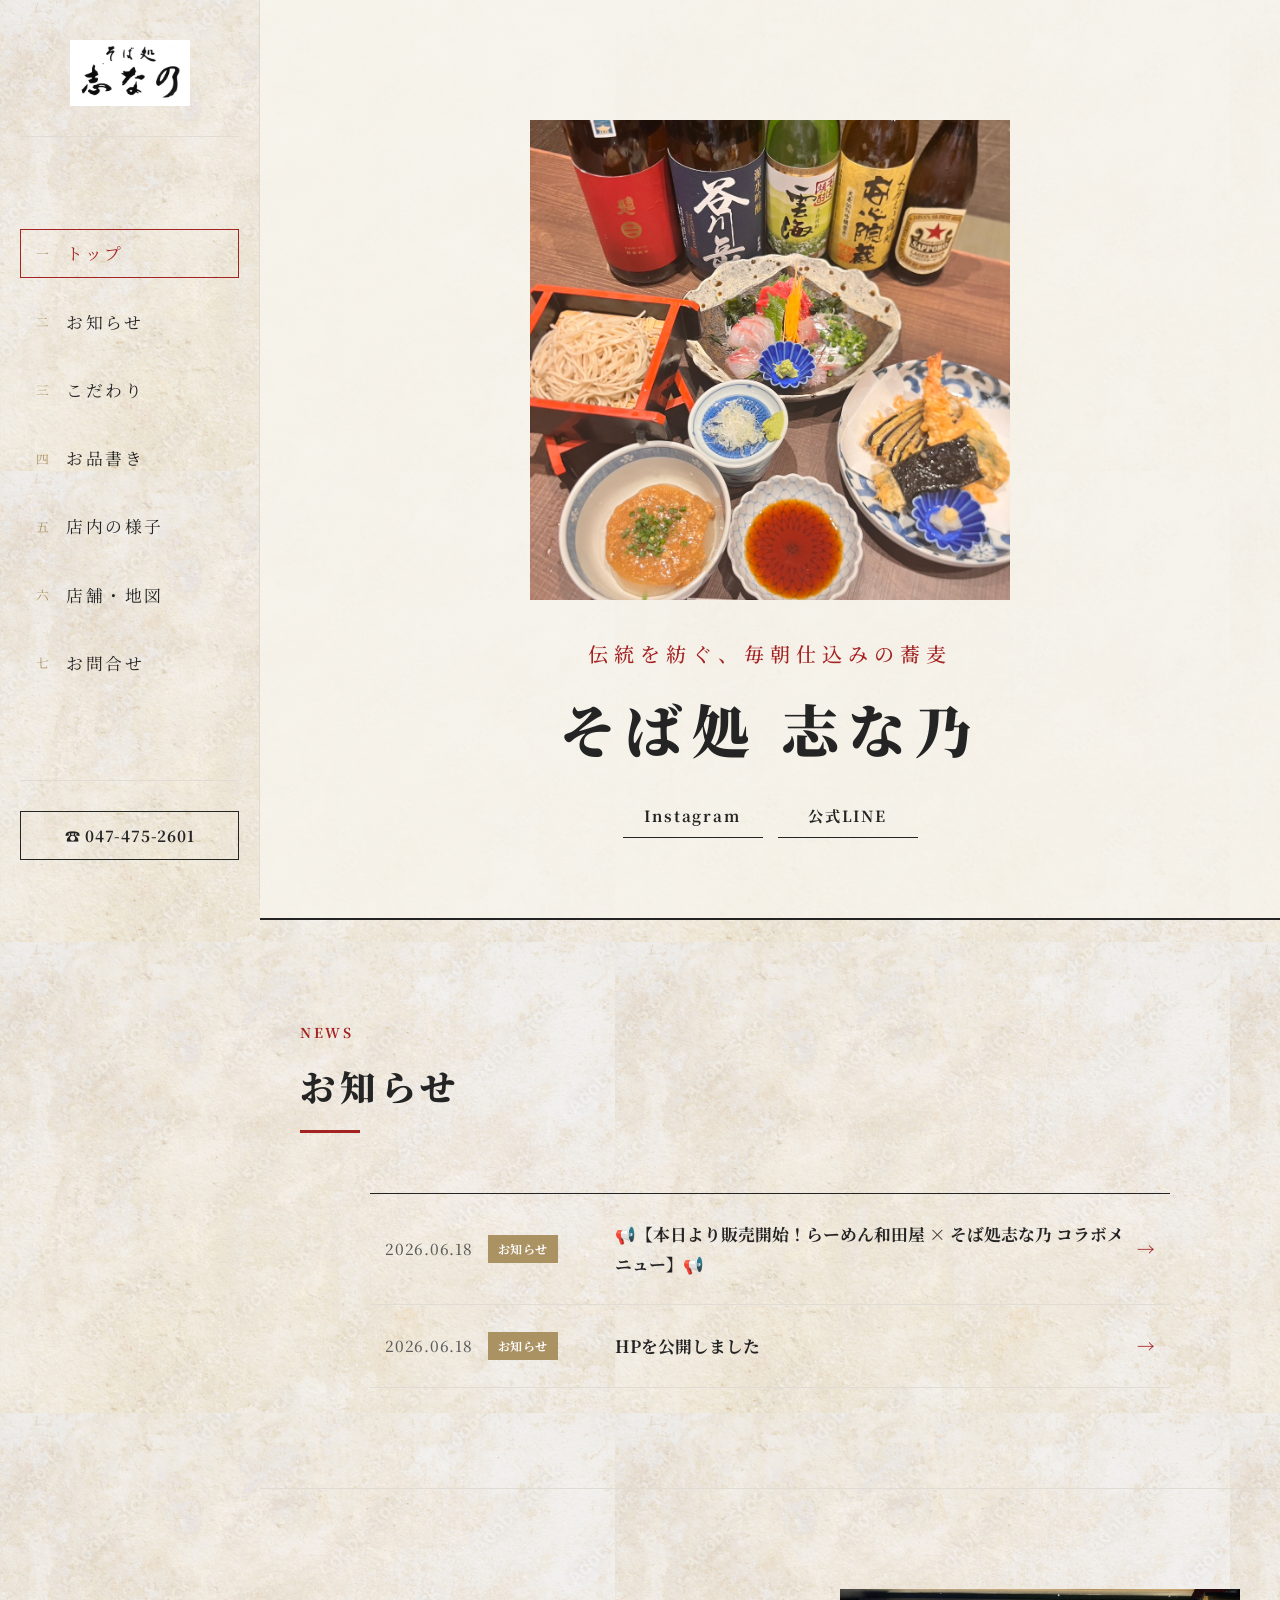
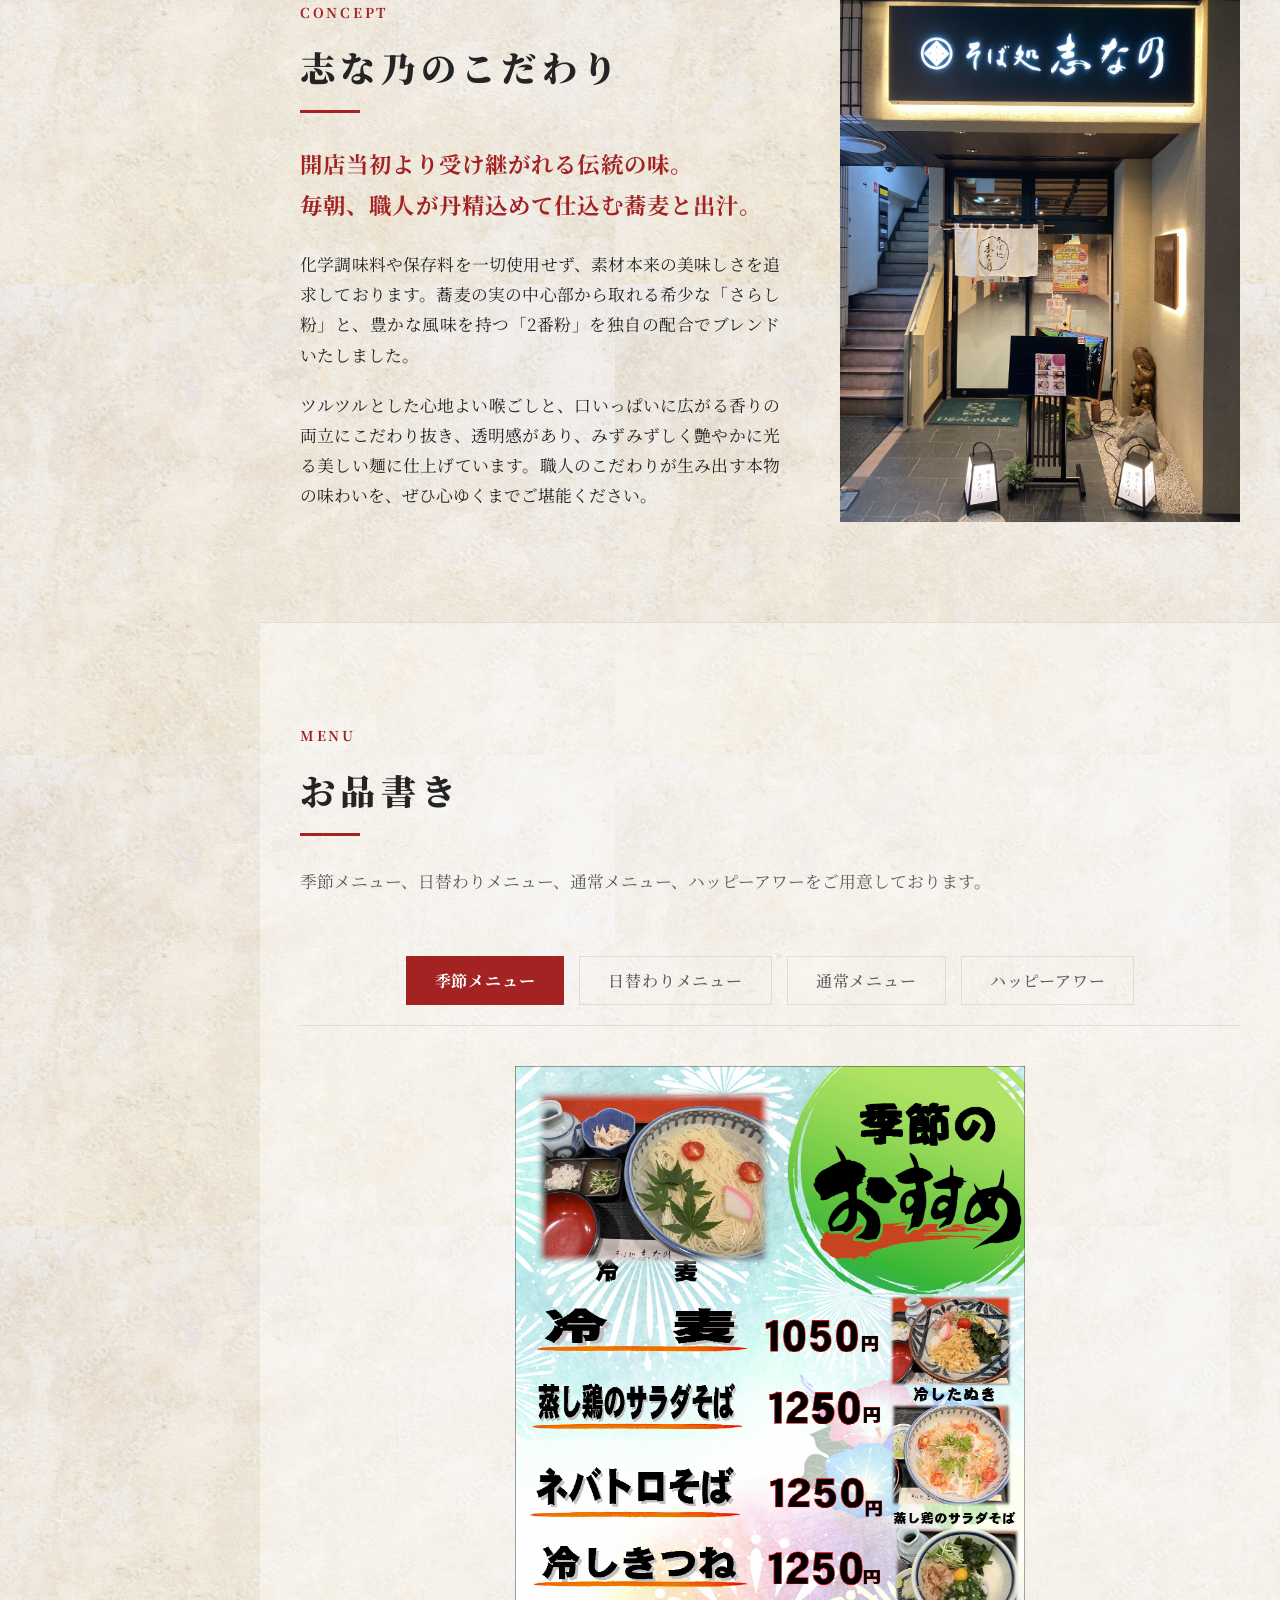
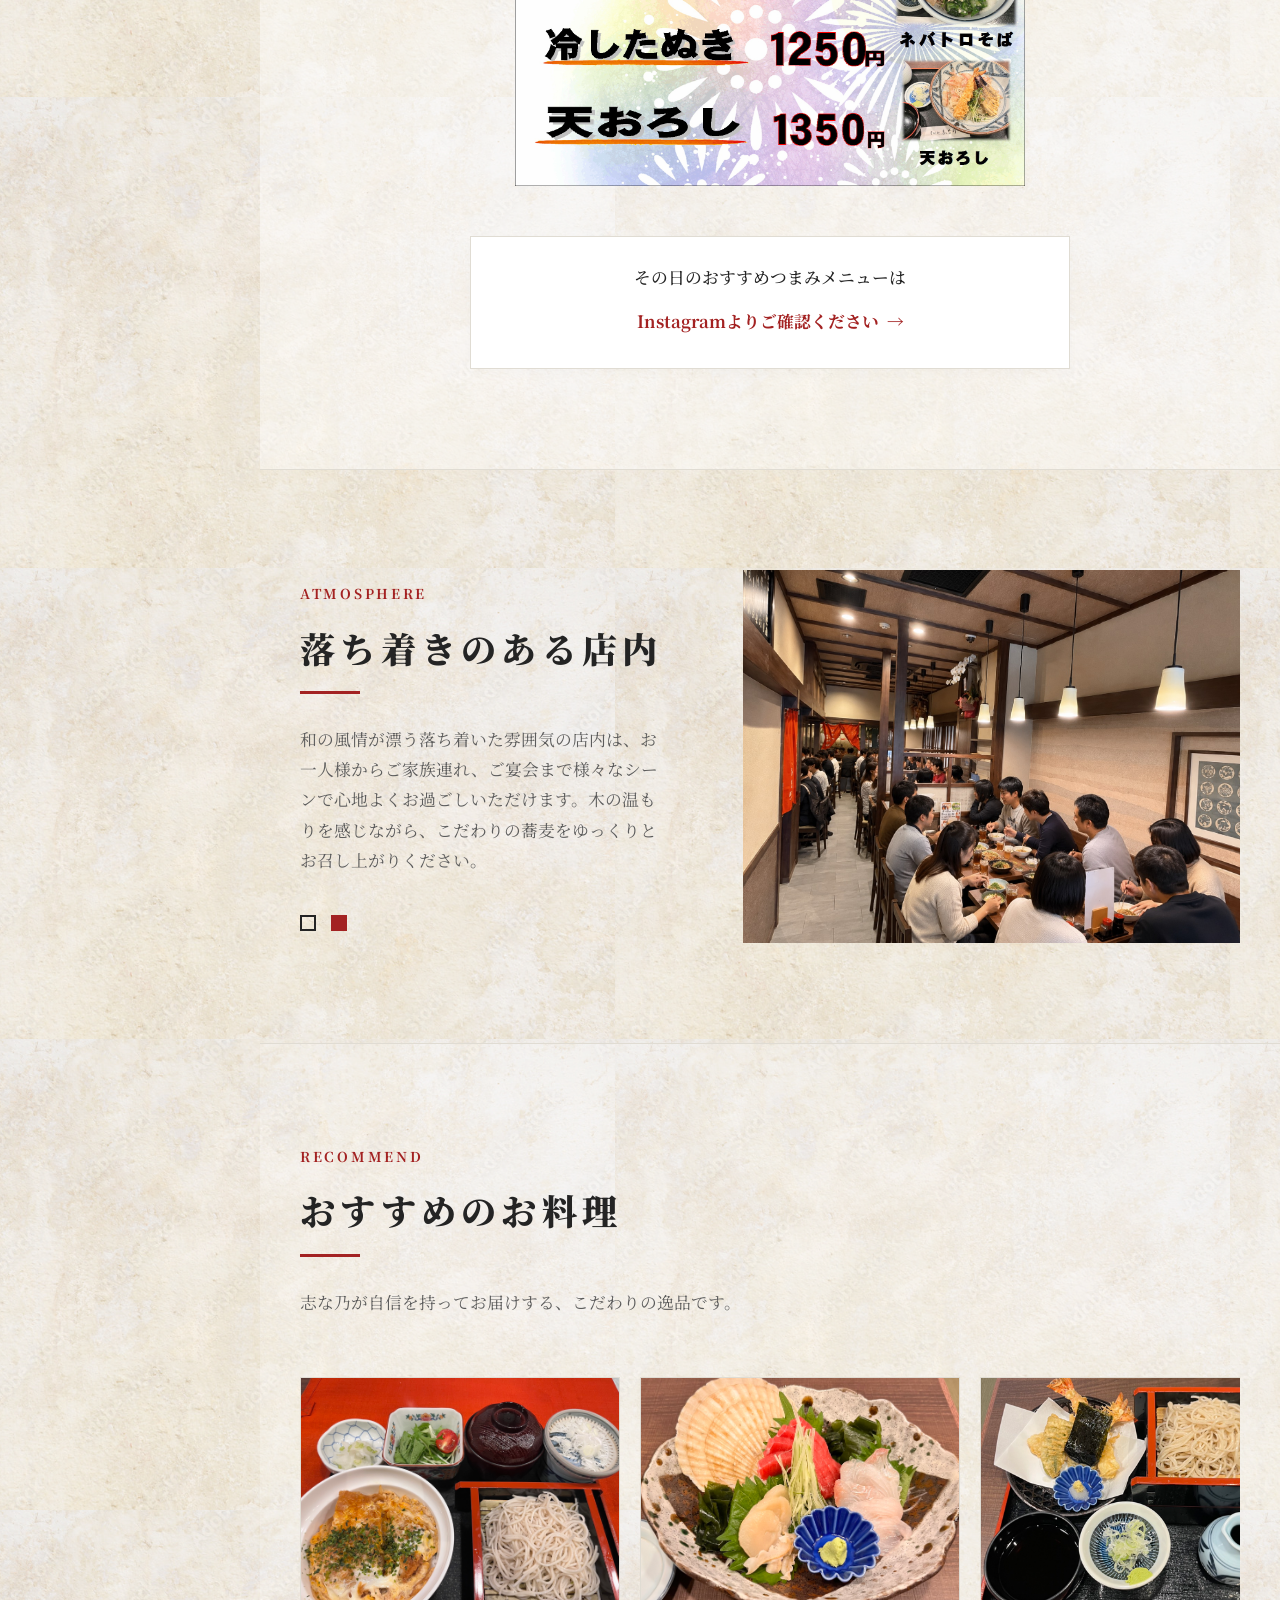
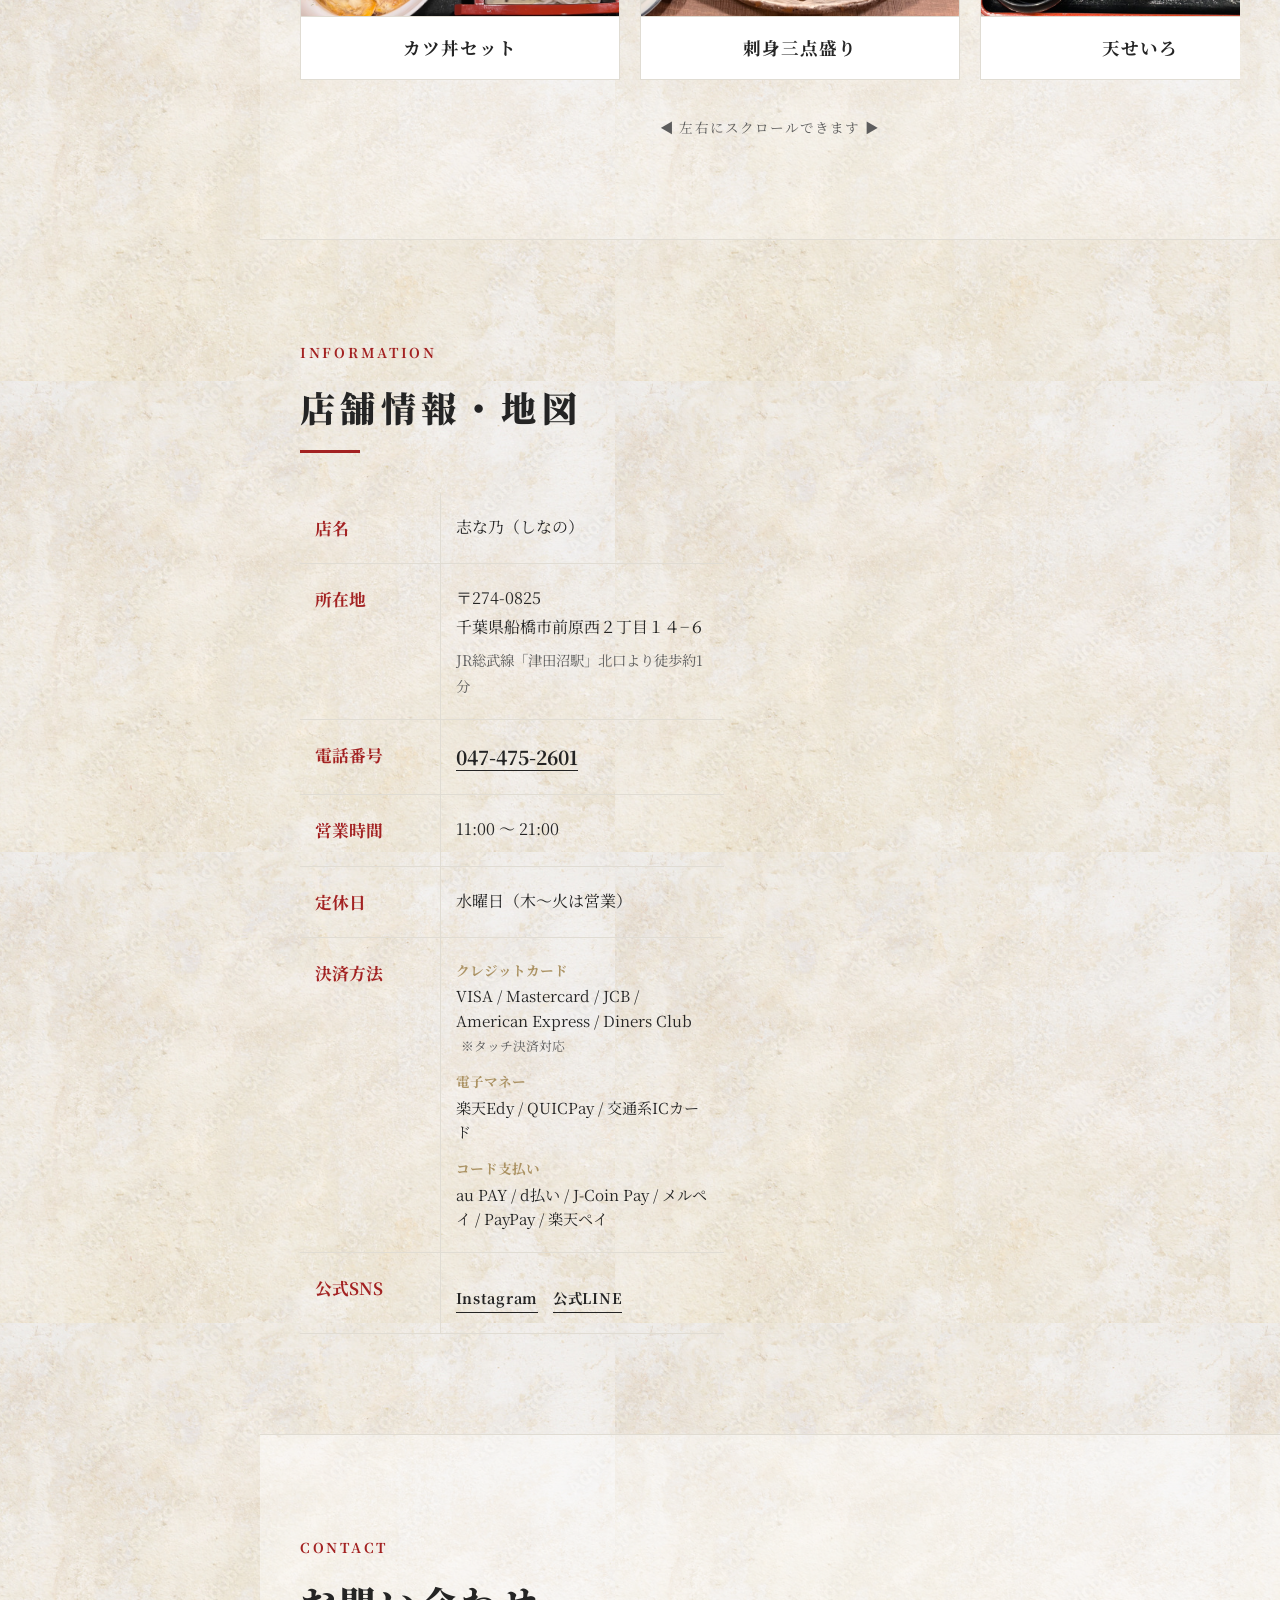
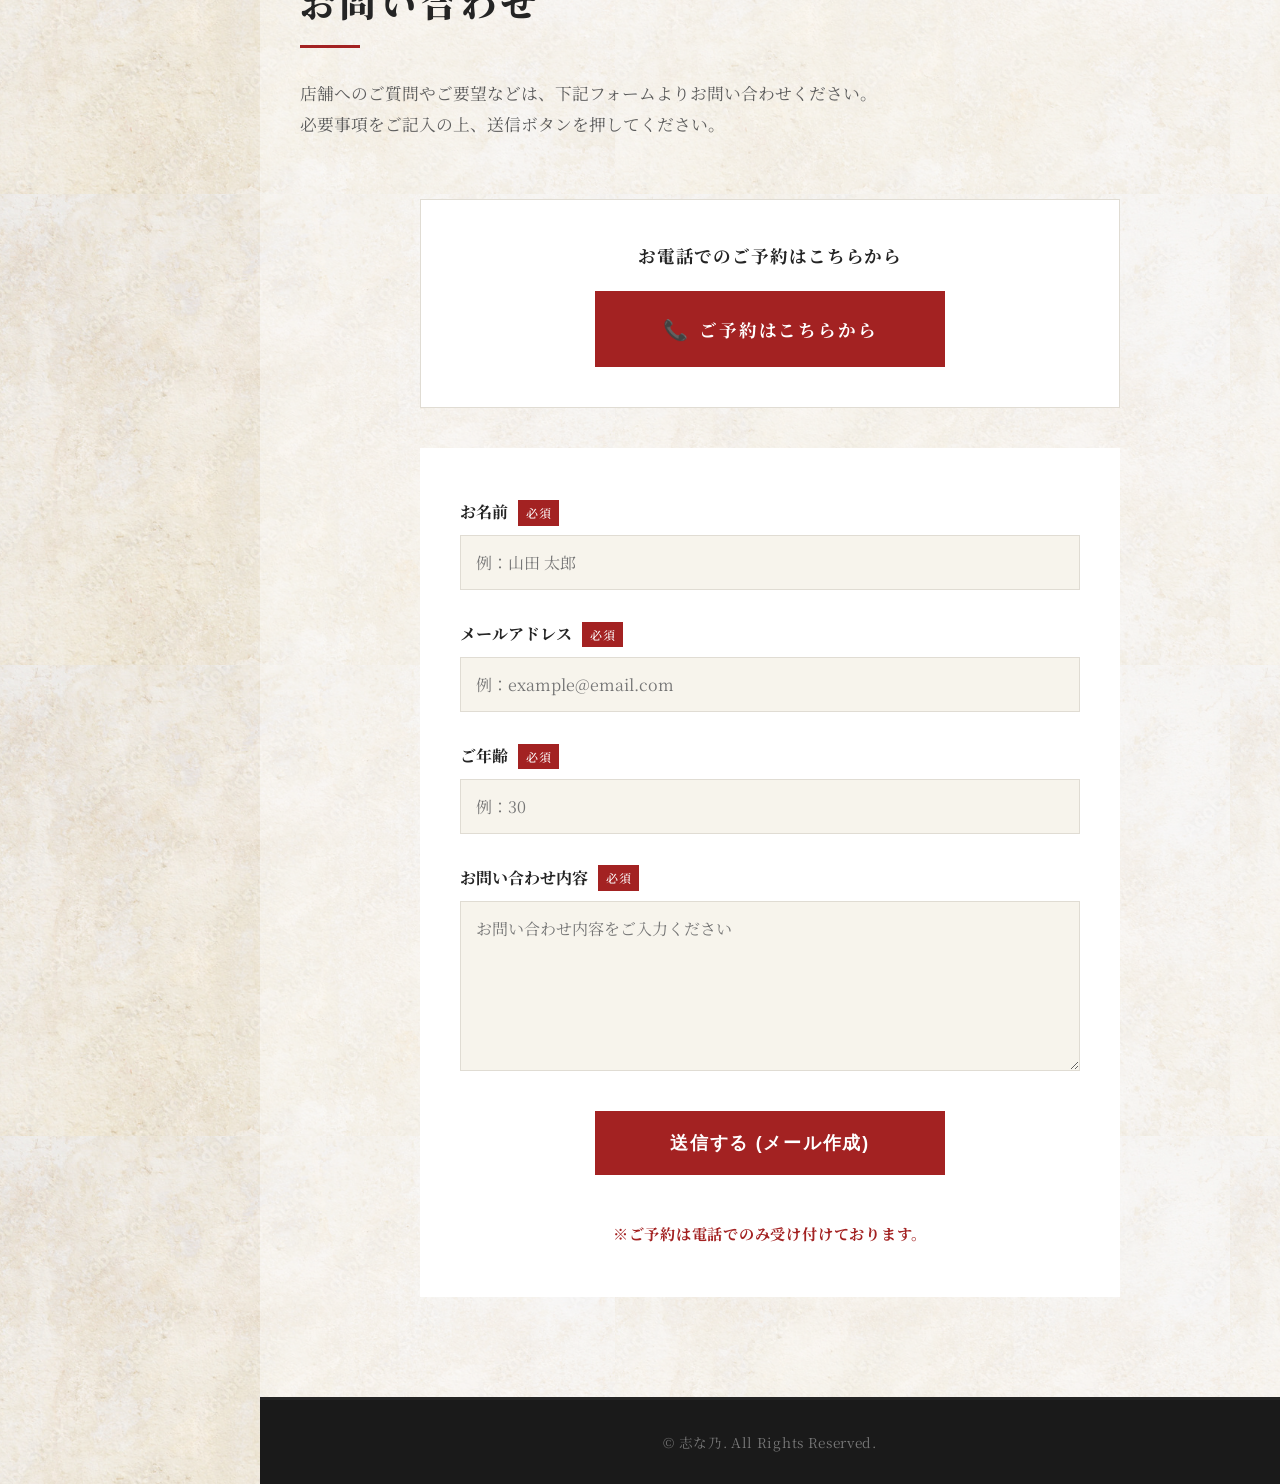
==== commit fb2a3850: "update: コラボお知らせの追加とHP公開日時の修正" ====
--- a/index.html
+++ b/index.html
@@ -125,9 +125,22 @@
                 <div class="news-list fade-in">
                     <!-- News Item 1 -->
                     <article class="news-item">
+                        <a href="news-detail-2.html" class="news-link">
+                            <div class="news-meta">
+                                <time datetime="2026-06-18" class="news-date">2026.06.18</time>
+                                <span class="news-category">お知らせ</span>
+                            </div>
+                            <h3 class="news-item-title">
+                                📢【本日より販売開始！らーめん和田屋 × そば処志な乃 コラボメニュー】📢<span class="news-arrow">→</span>
+                            </h3>
+                        </a>
+                    </article>
+
+                    <!-- News Item 2 -->
+                    <article class="news-item">
                         <a href="news-detail-1.html" class="news-link">
                             <div class="news-meta">
-                                <time datetime="2026-06-16" class="news-date">2026.06.16</time>
+                                <time datetime="2026-06-18" class="news-date">2026.06.18</time>
                                 <span class="news-category">お知らせ</span>
                             </div>
                             <h3 class="news-item-title">
--- a/style.css
+++ b/style.css
@@ -1787,6 +1787,19 @@
     color: #ffffff;
 }
 
+.news-detail-image-wrap {
+    margin-bottom: 30px;
+    border-radius: 4px;
+    overflow: hidden;
+    box-shadow: 0 4px 12px rgba(0, 0, 0, 0.08);
+}
+
+.news-detail-image {
+    width: 100%;
+    height: auto;
+    display: block;
+}
+
 /* --------------------------------------------------------------------------
    12. レスポンシブメディアクエリ
    -------------------------------------------------------------------------- */
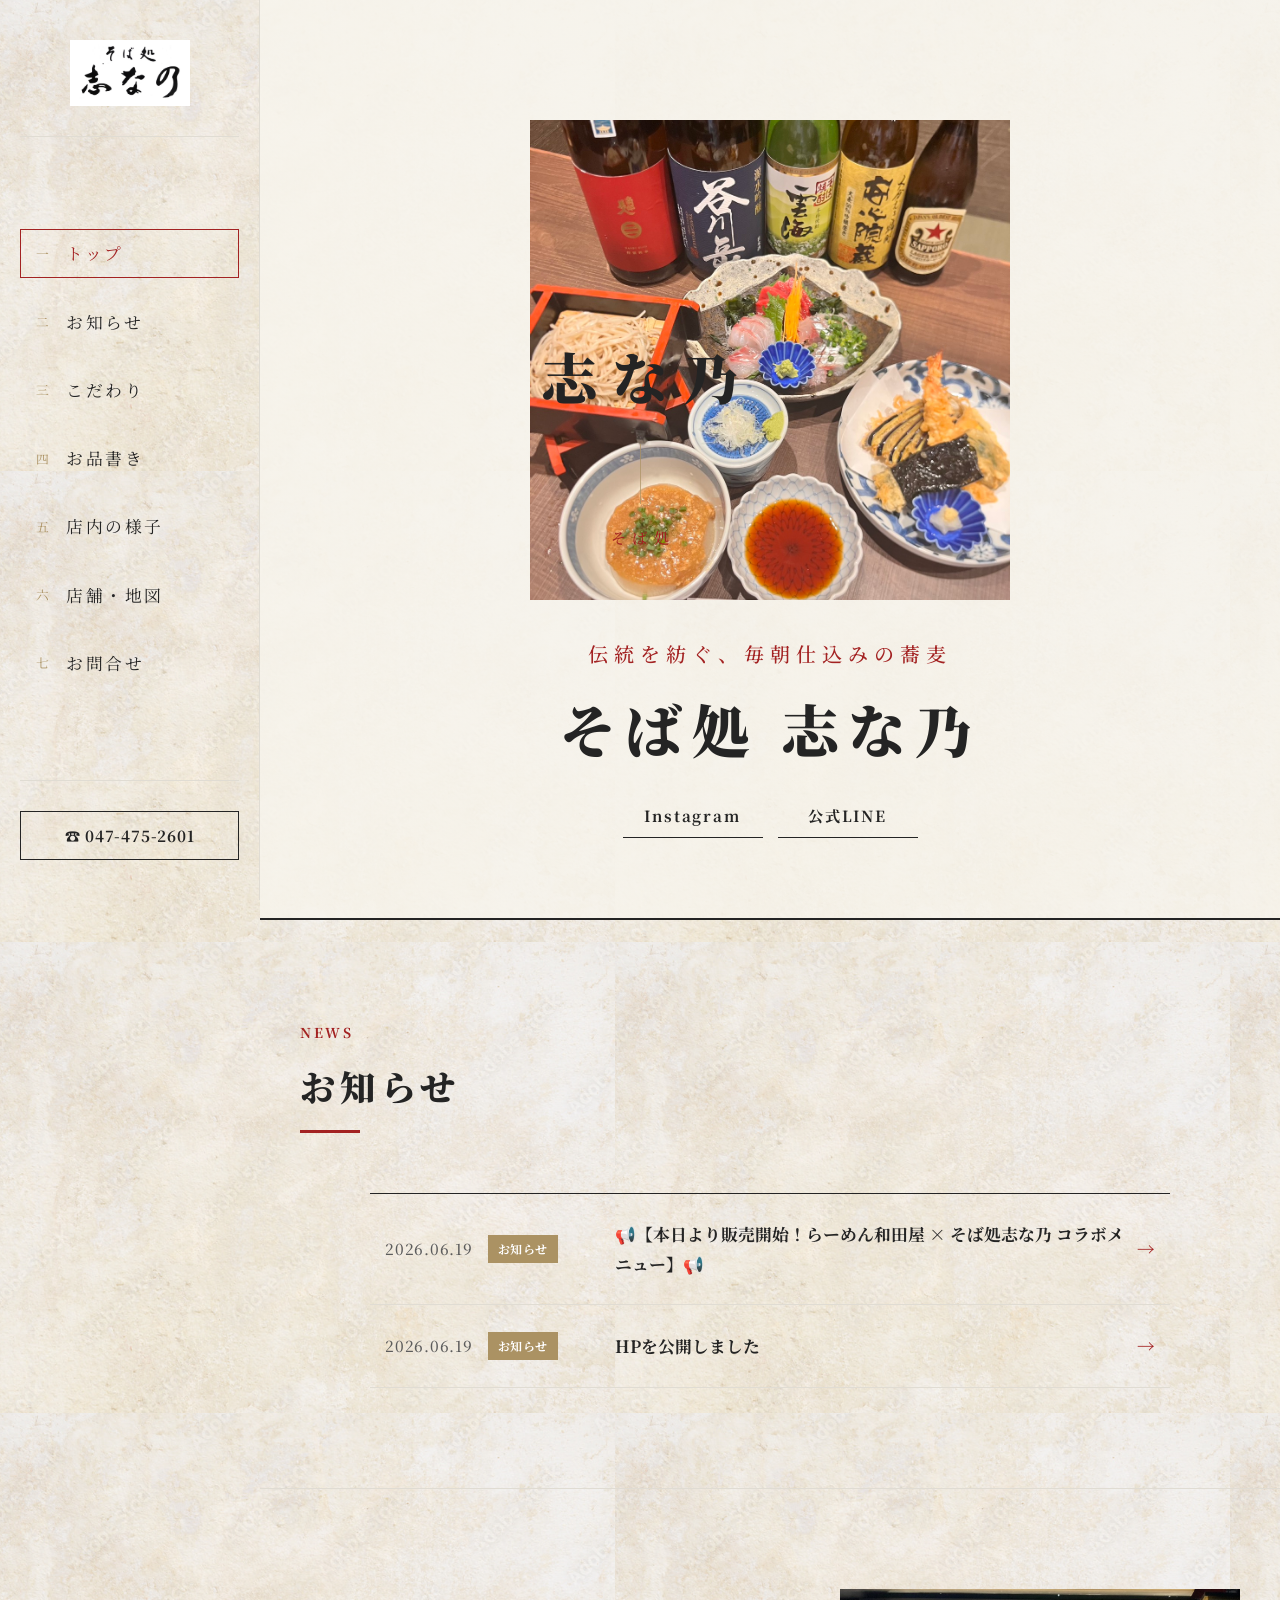
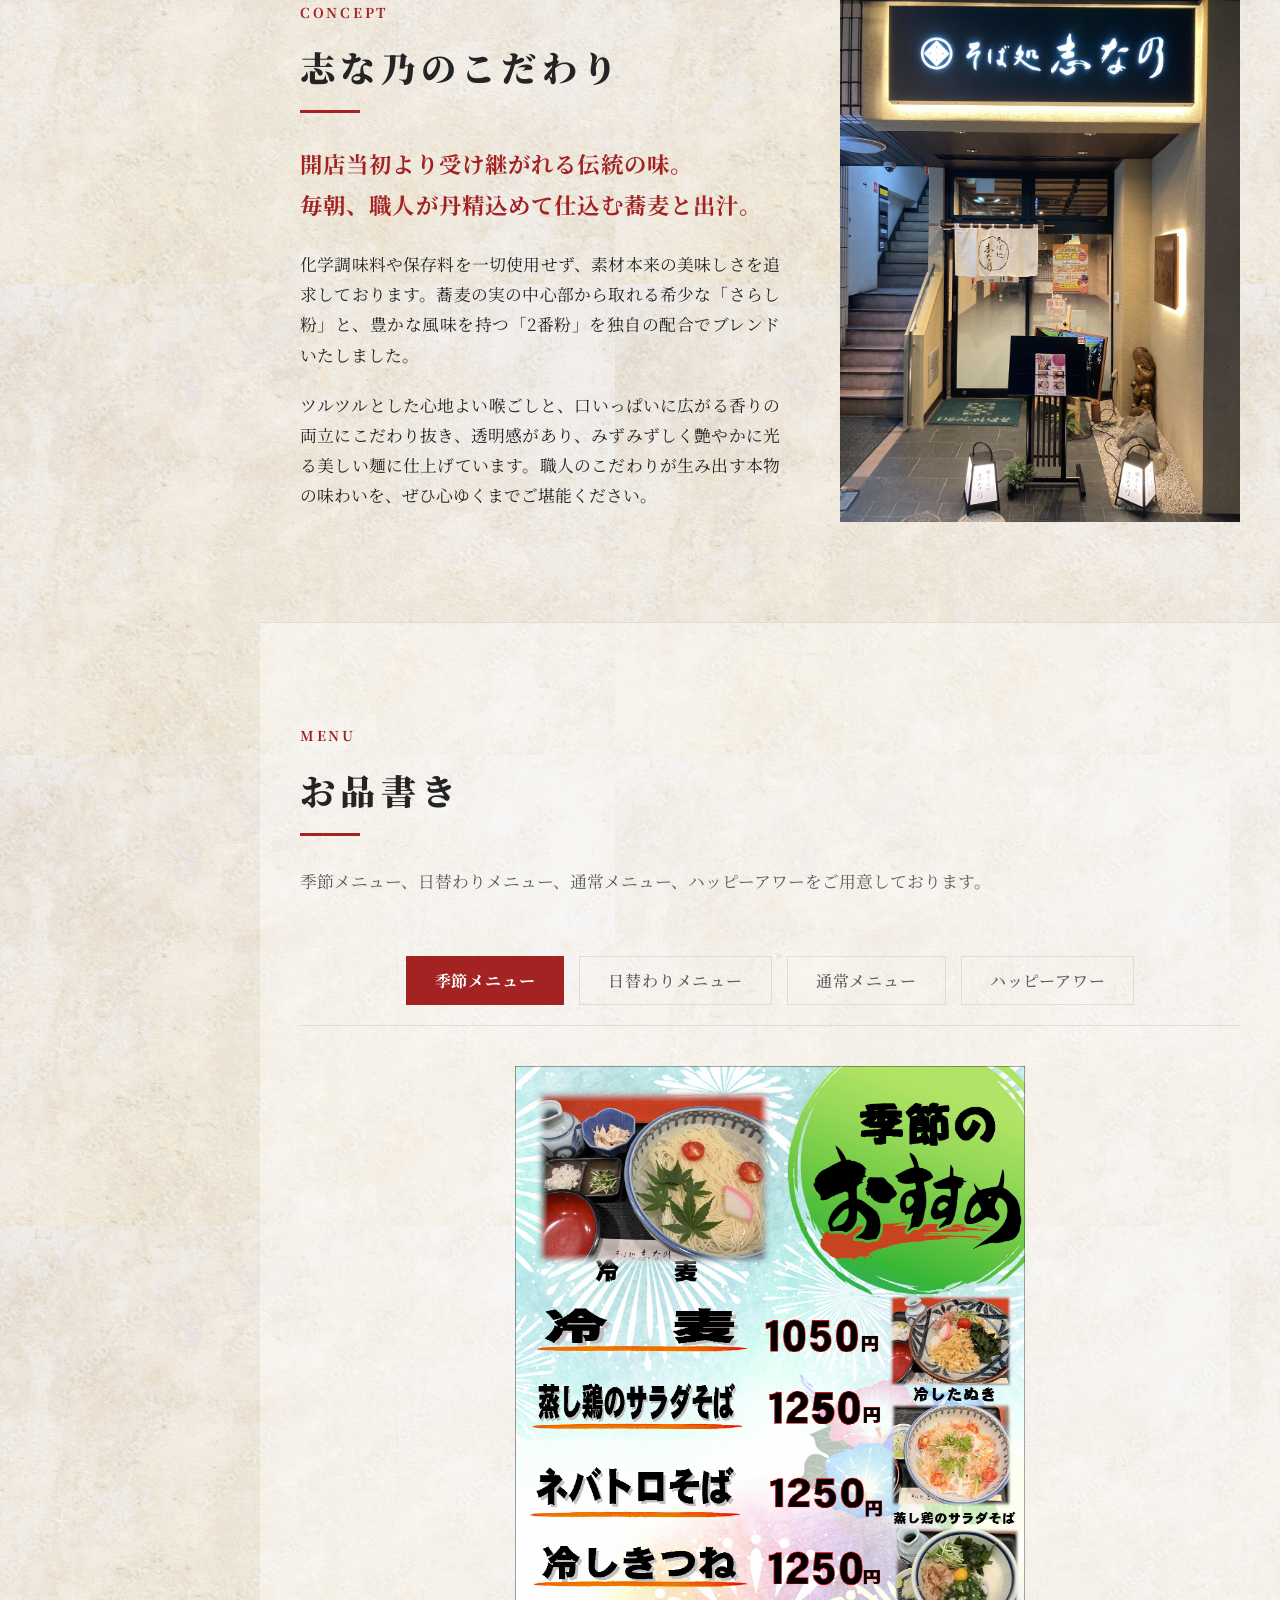
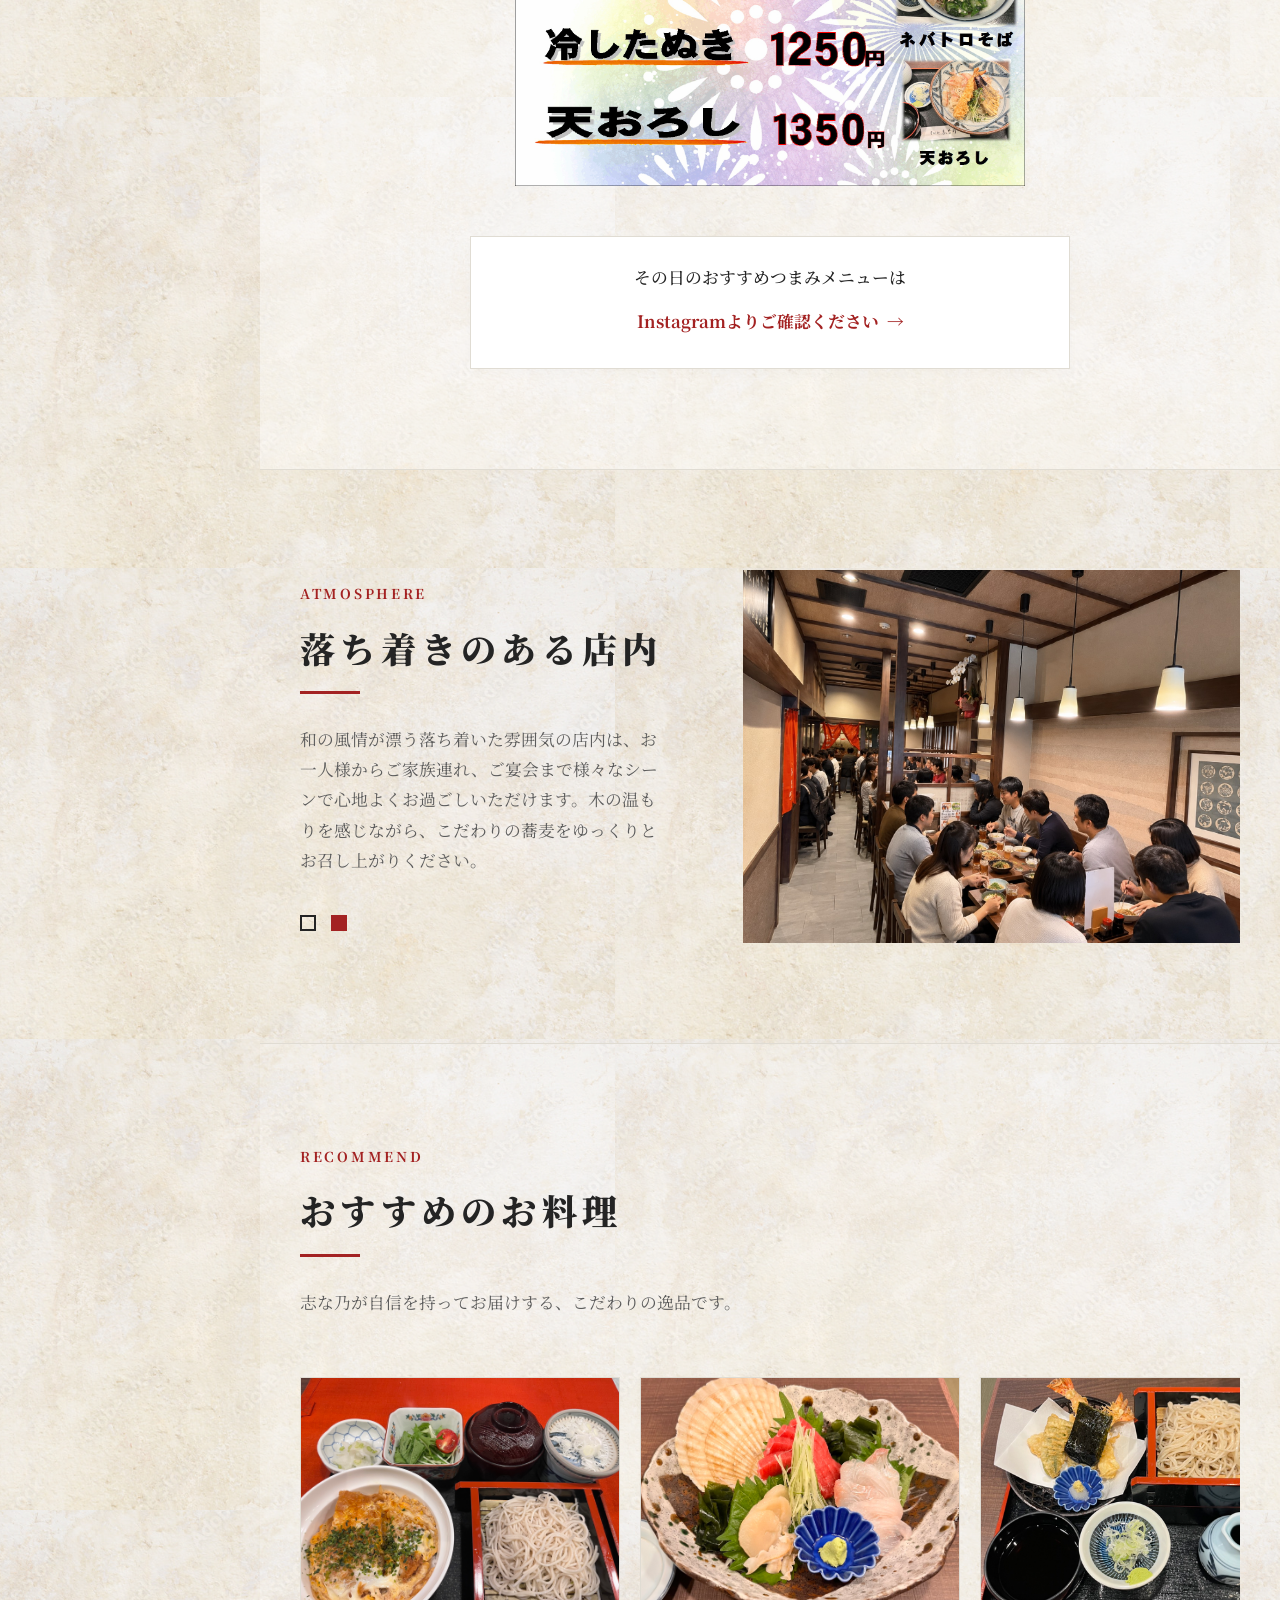
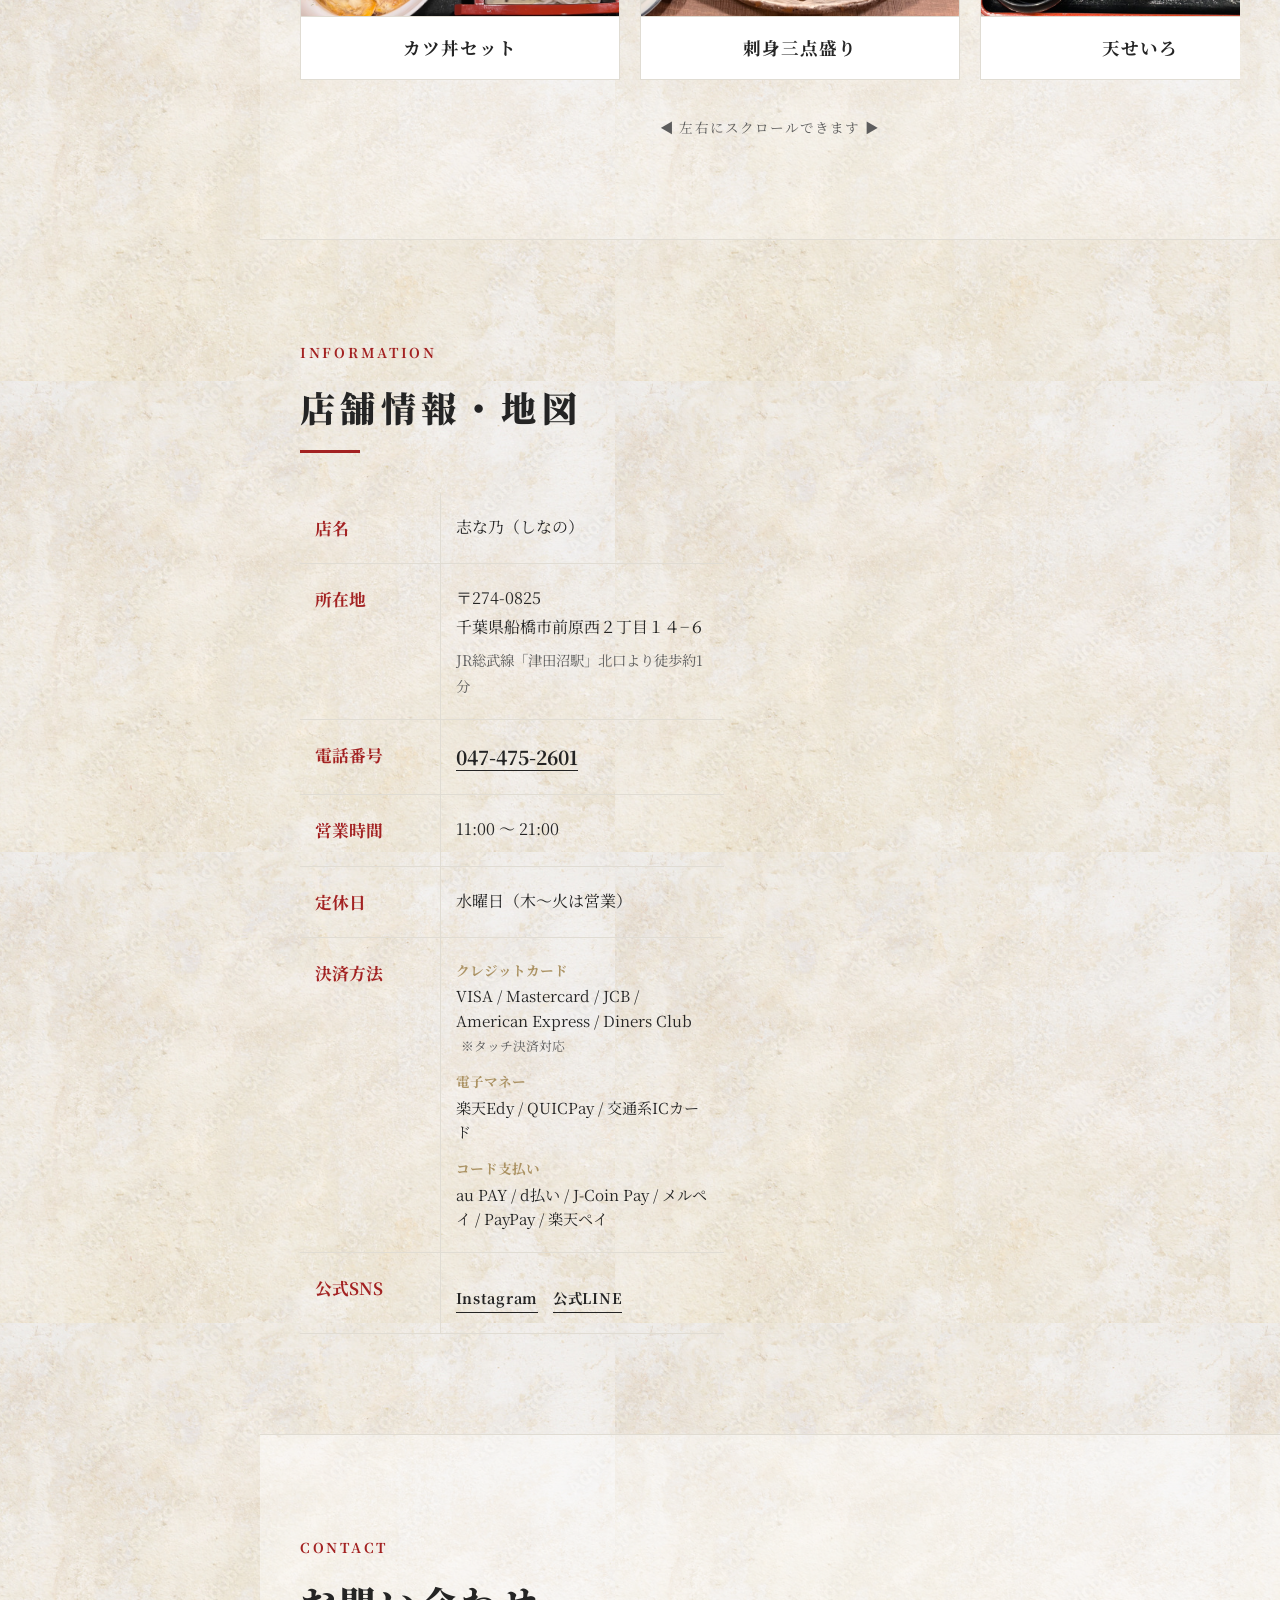
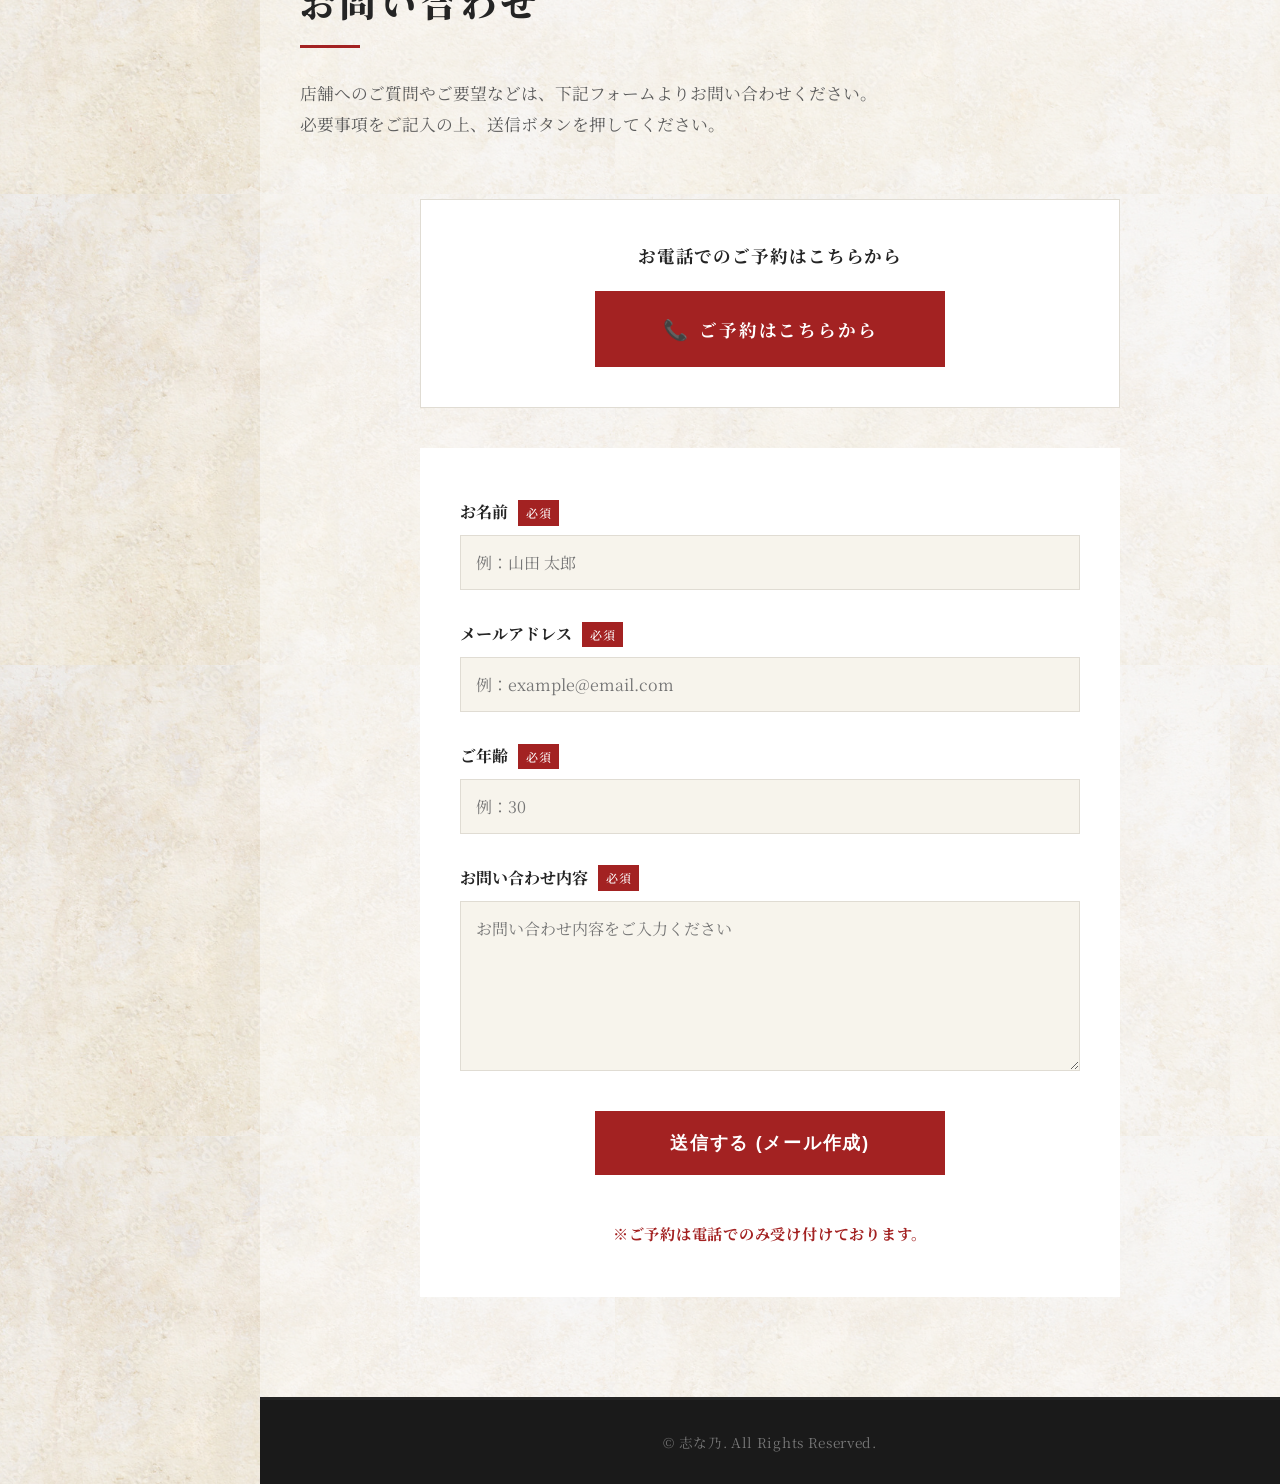
==== commit bfe89c27: "お知らせの日付を2026.06.19に更新" ====
--- a/index.html
+++ b/index.html
@@ -127,7 +127,7 @@
                     <article class="news-item">
                         <a href="news-detail-2.html" class="news-link">
                             <div class="news-meta">
-                                <time datetime="2026-06-18" class="news-date">2026.06.18</time>
+                                <time datetime="2026-06-19" class="news-date">2026.06.19</time>
                                 <span class="news-category">お知らせ</span>
                             </div>
                             <h3 class="news-item-title">
@@ -140,7 +140,7 @@
                     <article class="news-item">
                         <a href="news-detail-1.html" class="news-link">
                             <div class="news-meta">
-                                <time datetime="2026-06-18" class="news-date">2026.06.18</time>
+                                <time datetime="2026-06-19" class="news-date">2026.06.19</time>
                                 <span class="news-category">お知らせ</span>
                             </div>
                             <h3 class="news-item-title">
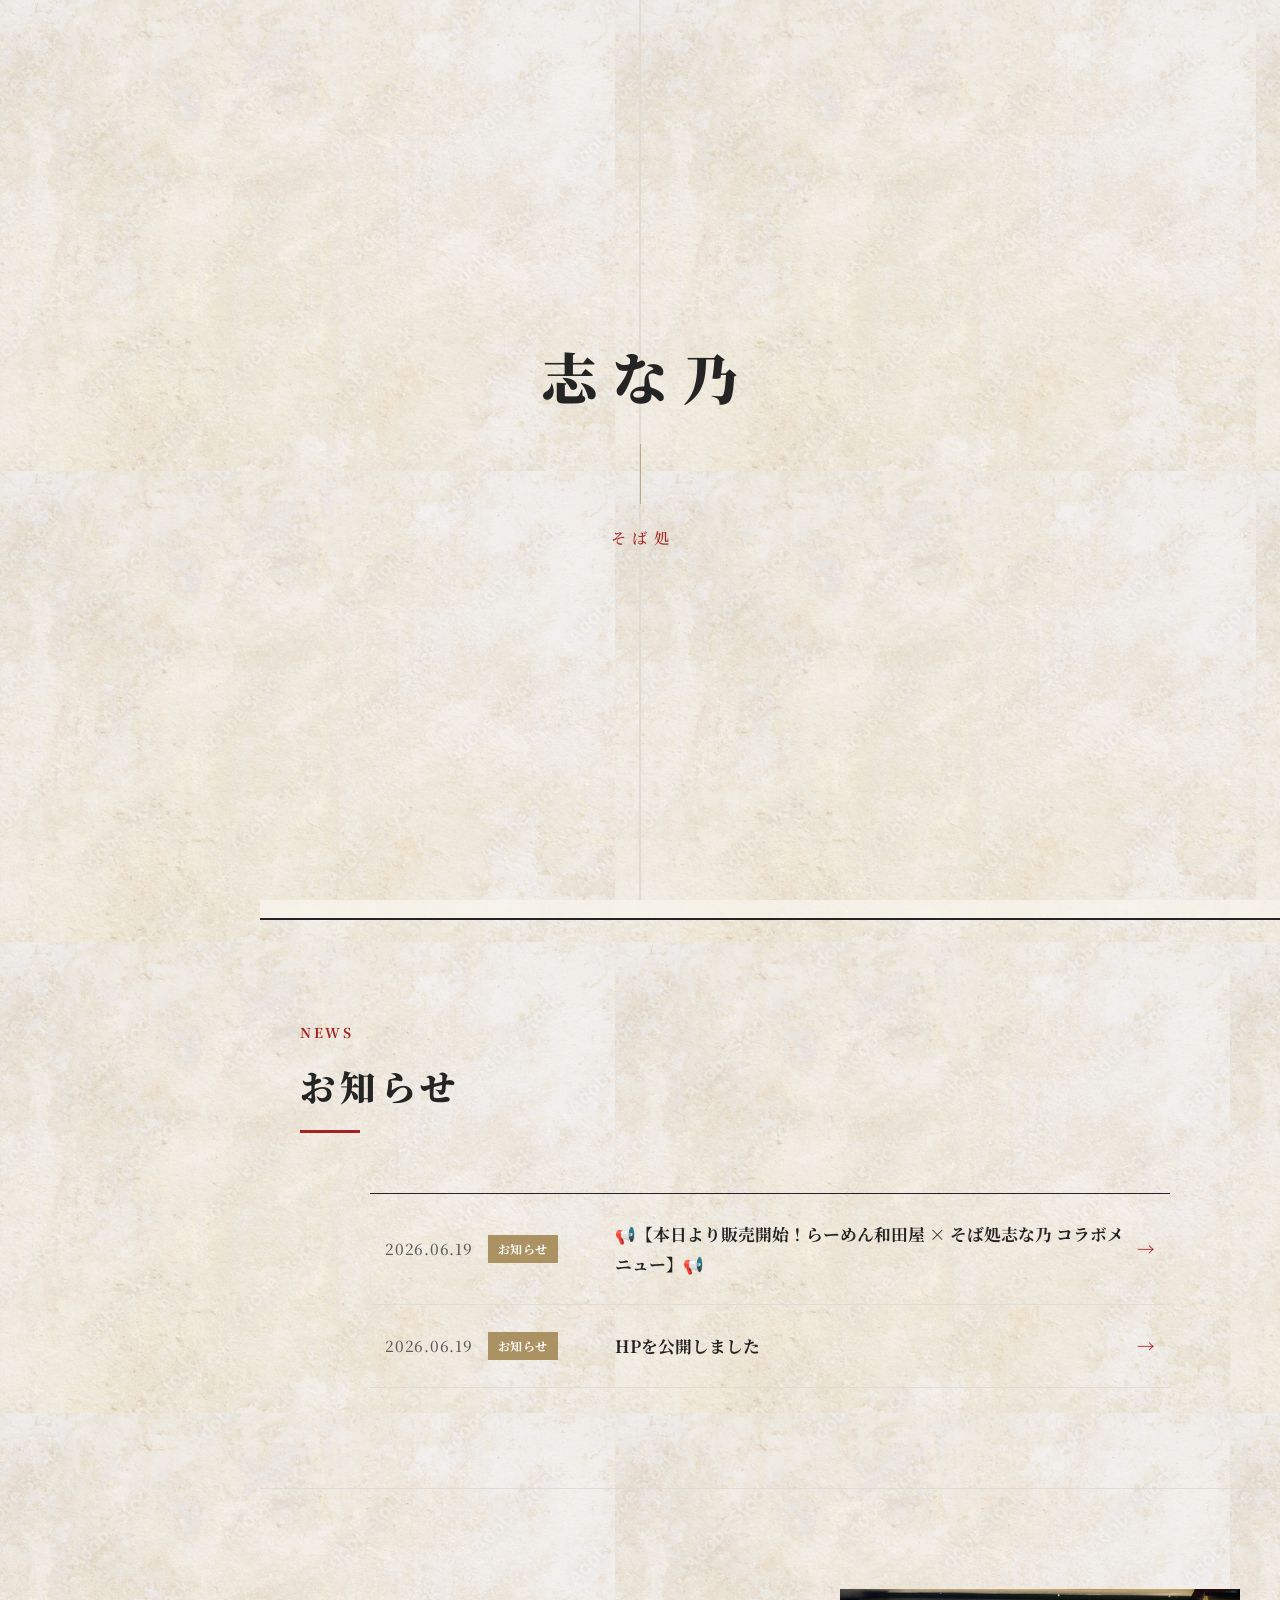
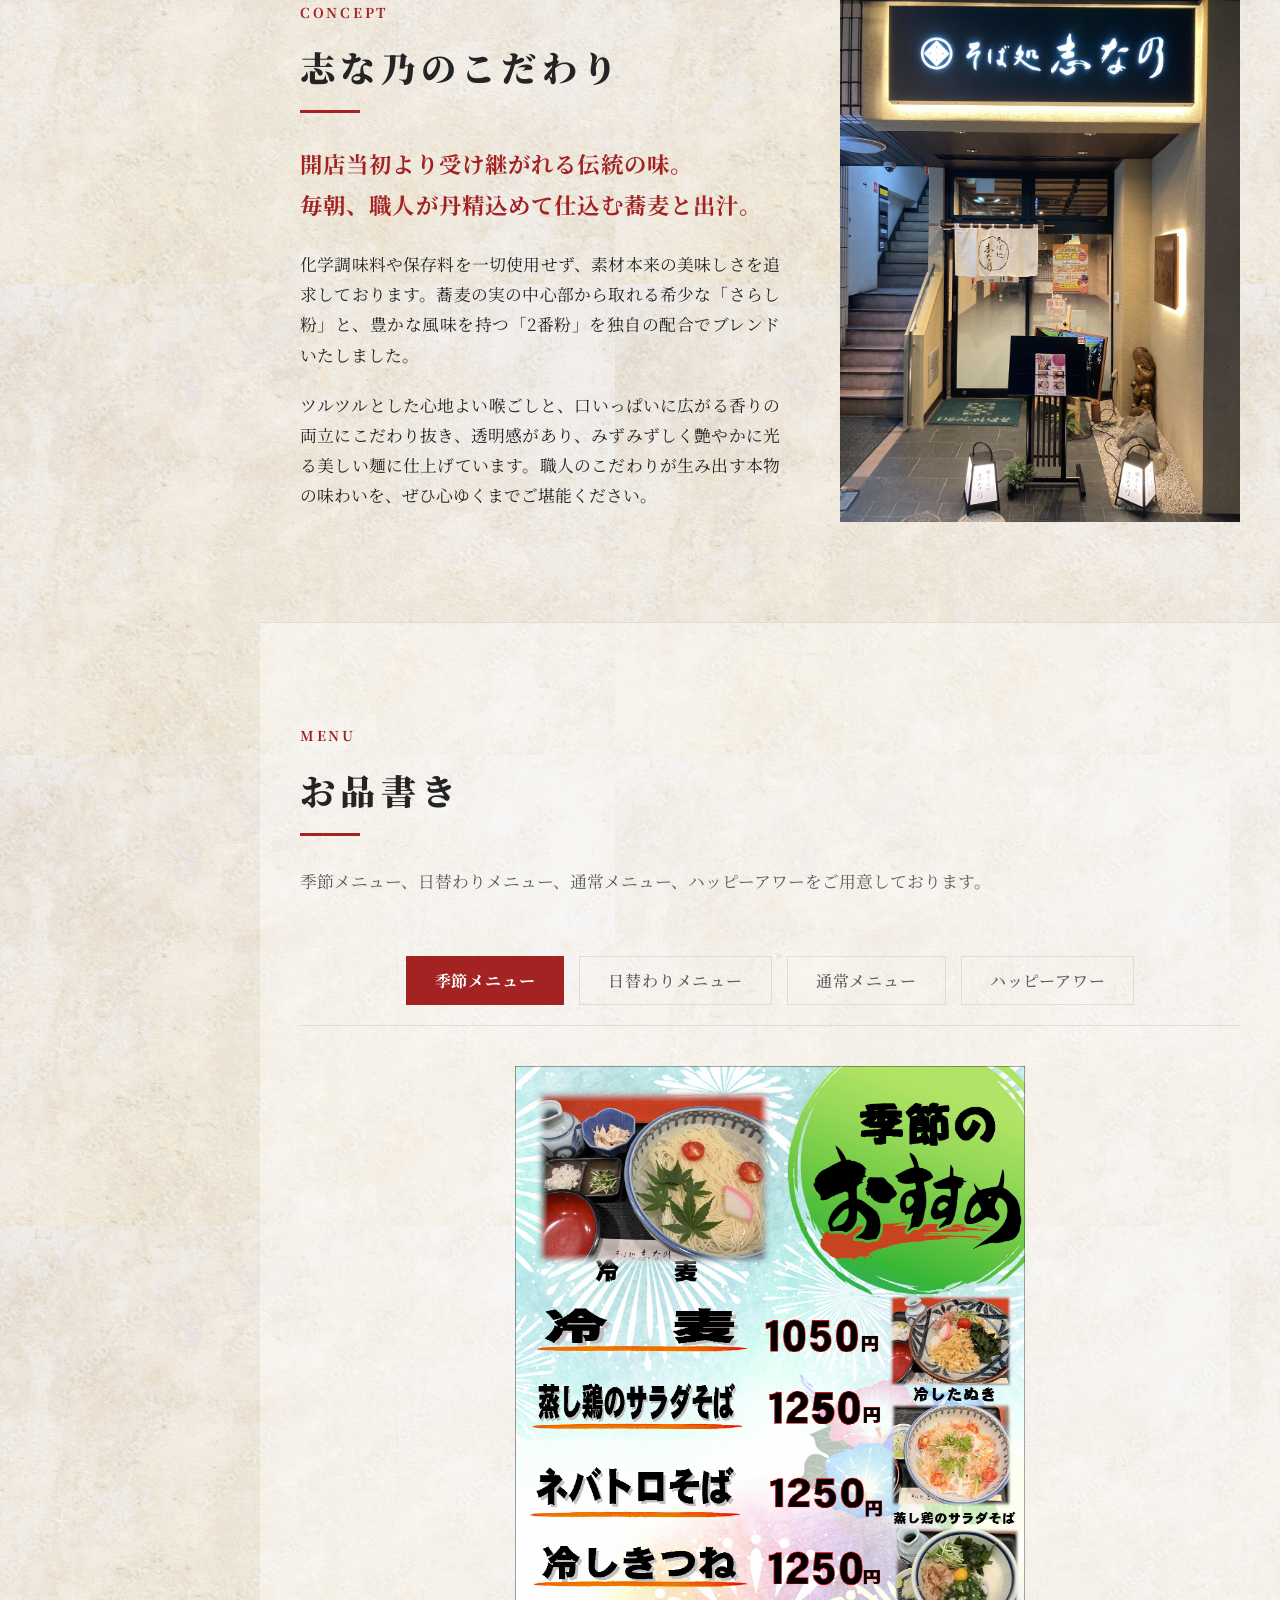
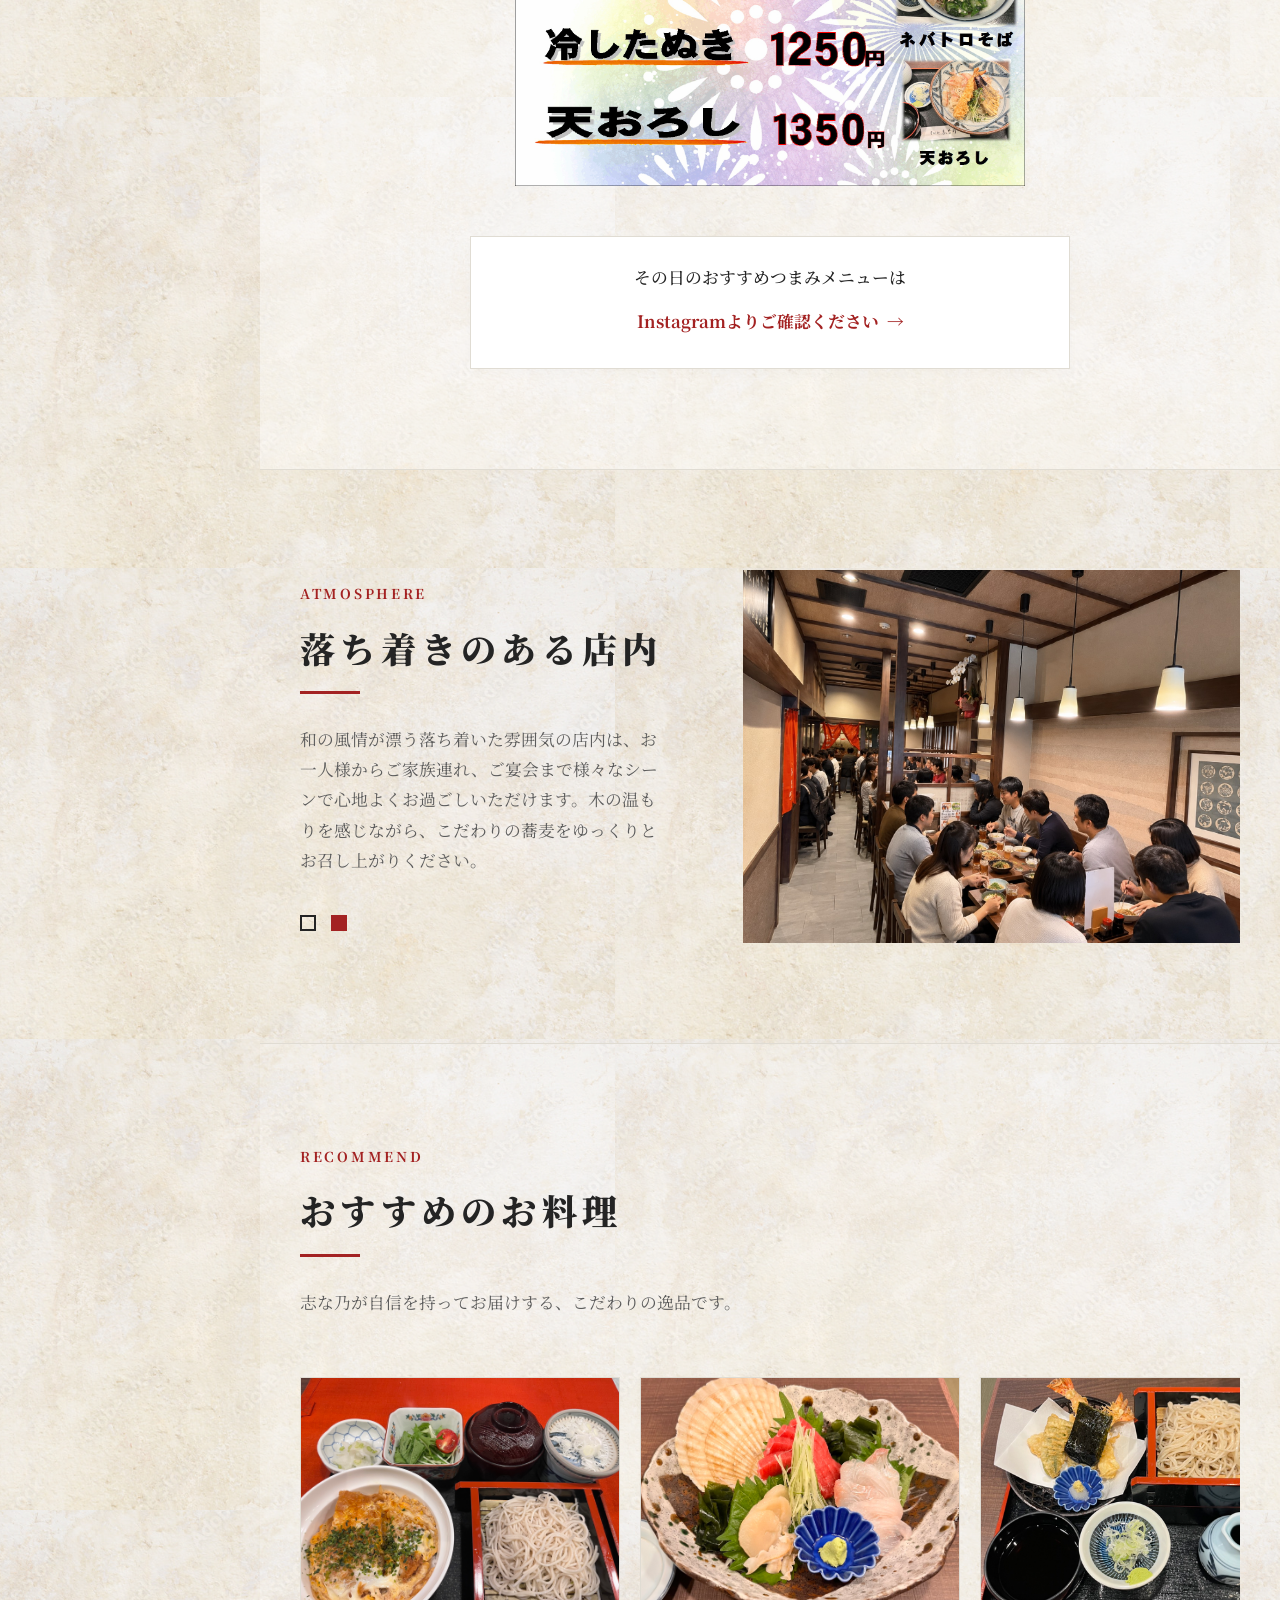
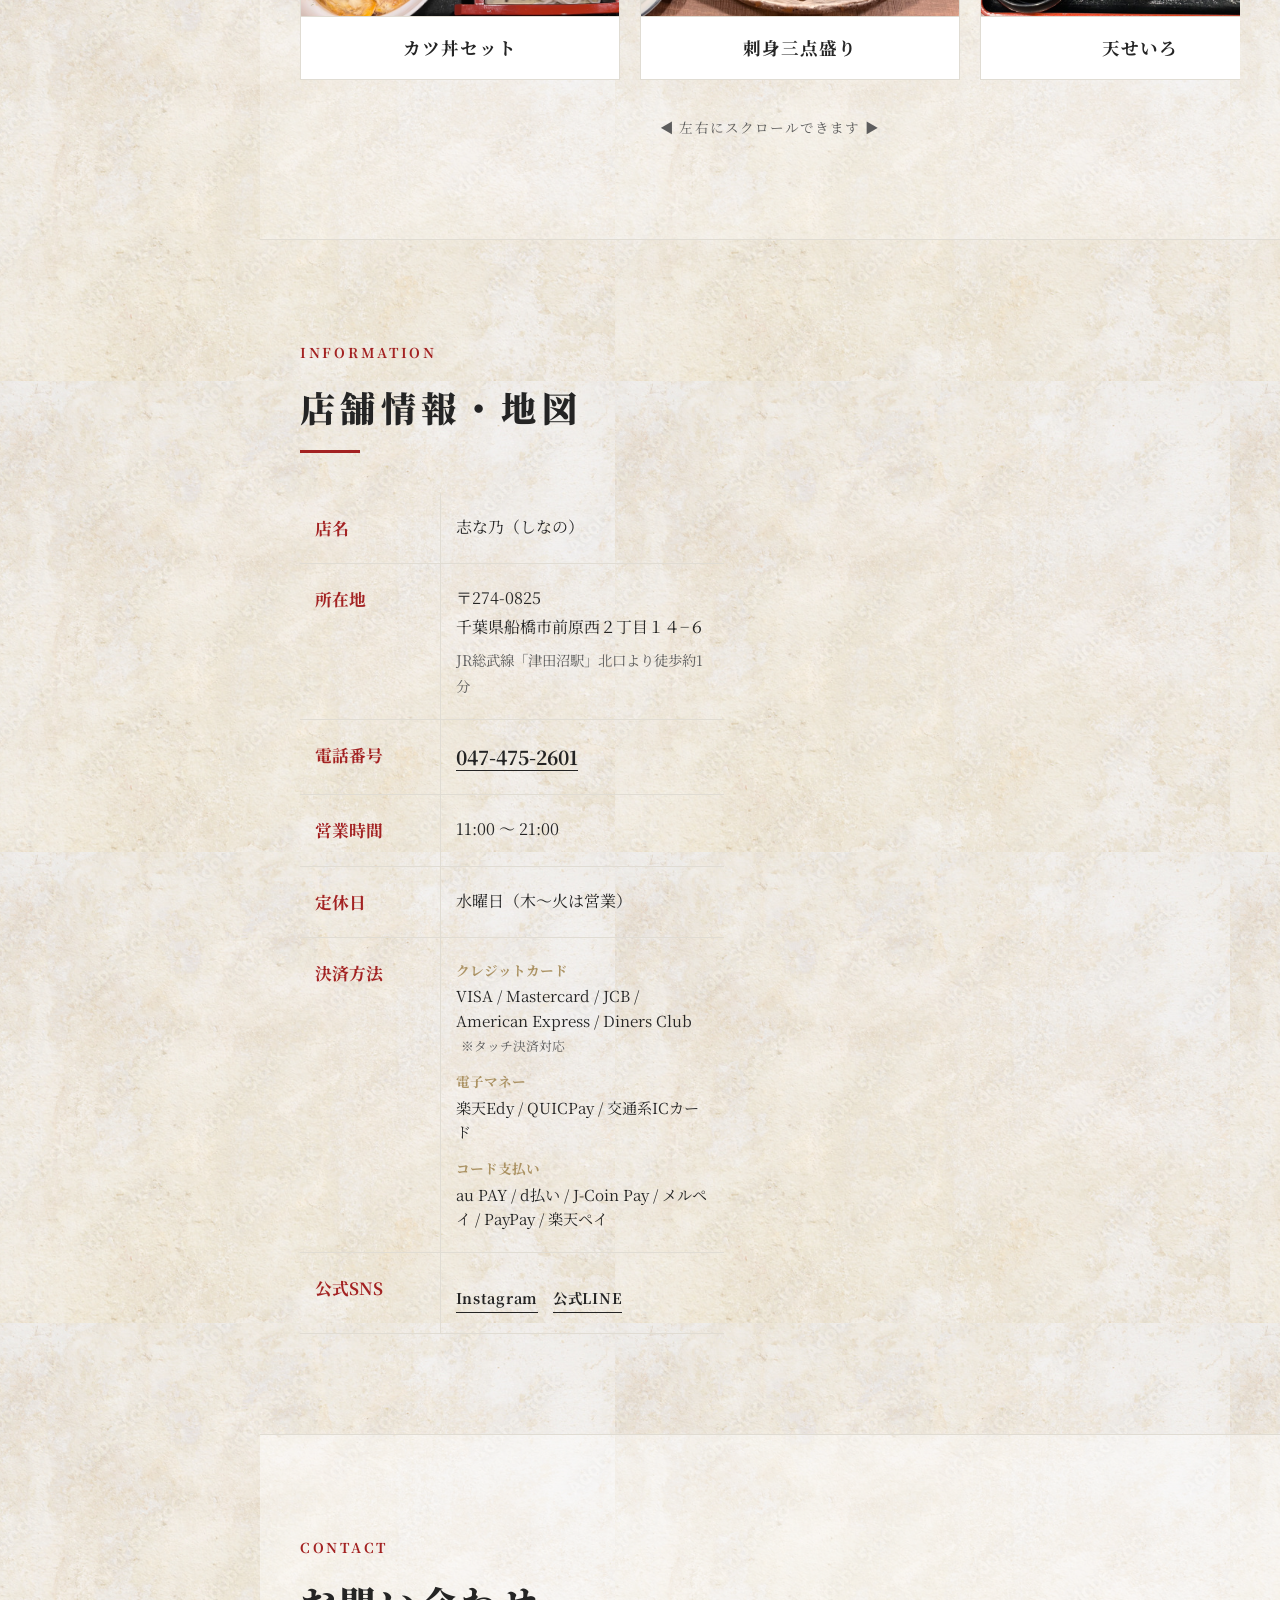
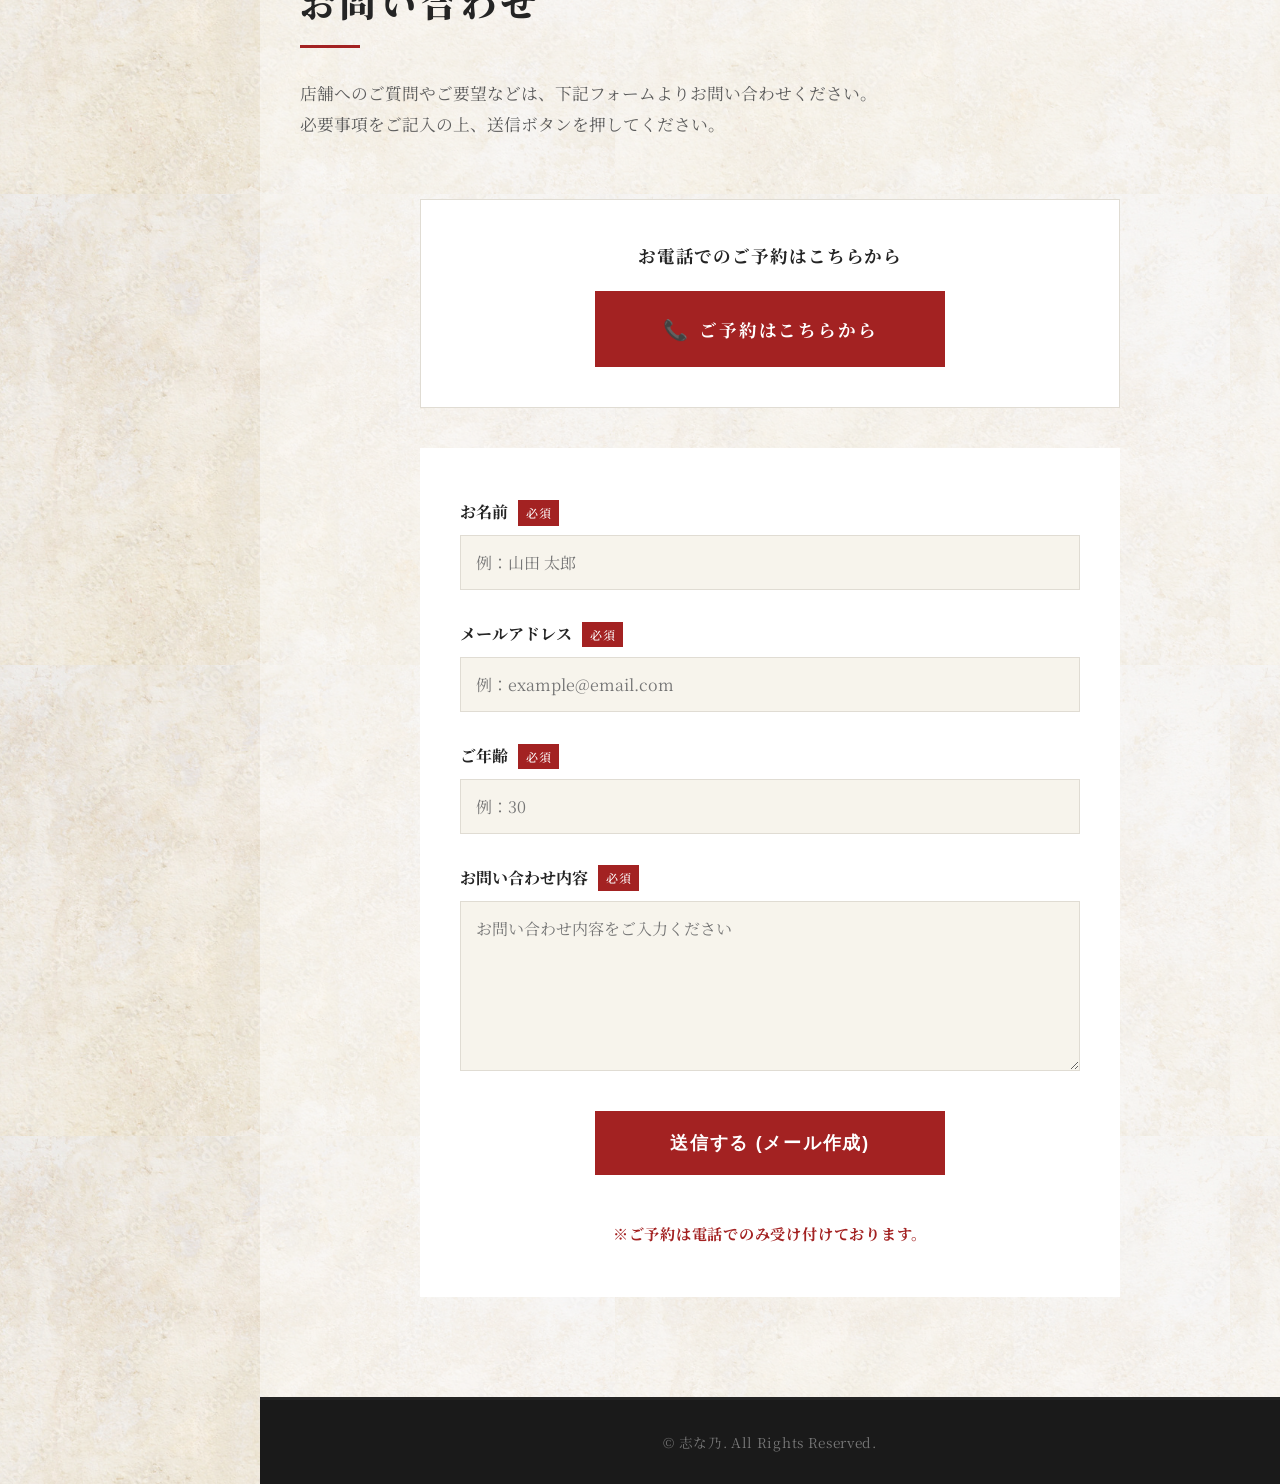
==== commit 1841db41: "Add Google Search Console verification meta tag" ====
--- a/index.html
+++ b/index.html
@@ -5,6 +5,7 @@
     <meta name="viewport" content="width=device-width, initial-scale=1.0">
     <title>そば処 志な乃（しなの） | 千葉県船橋市・津田沼駅北口徒歩1分</title>
     <meta name="description" content="船橋市・津田沼駅北口すぐのそば処「志な乃（しなの）」。化学調味料や保存料は一切使わず,毎朝店で仕込む伝統の蕎麦と出汁。みずみずしく艶やかで透明感のあるこだわり蕎麦をご堪能ください。">
+    <meta name="google-site-verification" content="Ur5aZT_jZSeFsXH27acqCzoDfN8csVFua3FNb7Xc0w0" />
     
     <!-- OGP Settings -->
     <meta property="og:title" content="そば処 志な乃（しなの） | 津田沼駅北口徒歩1分">
